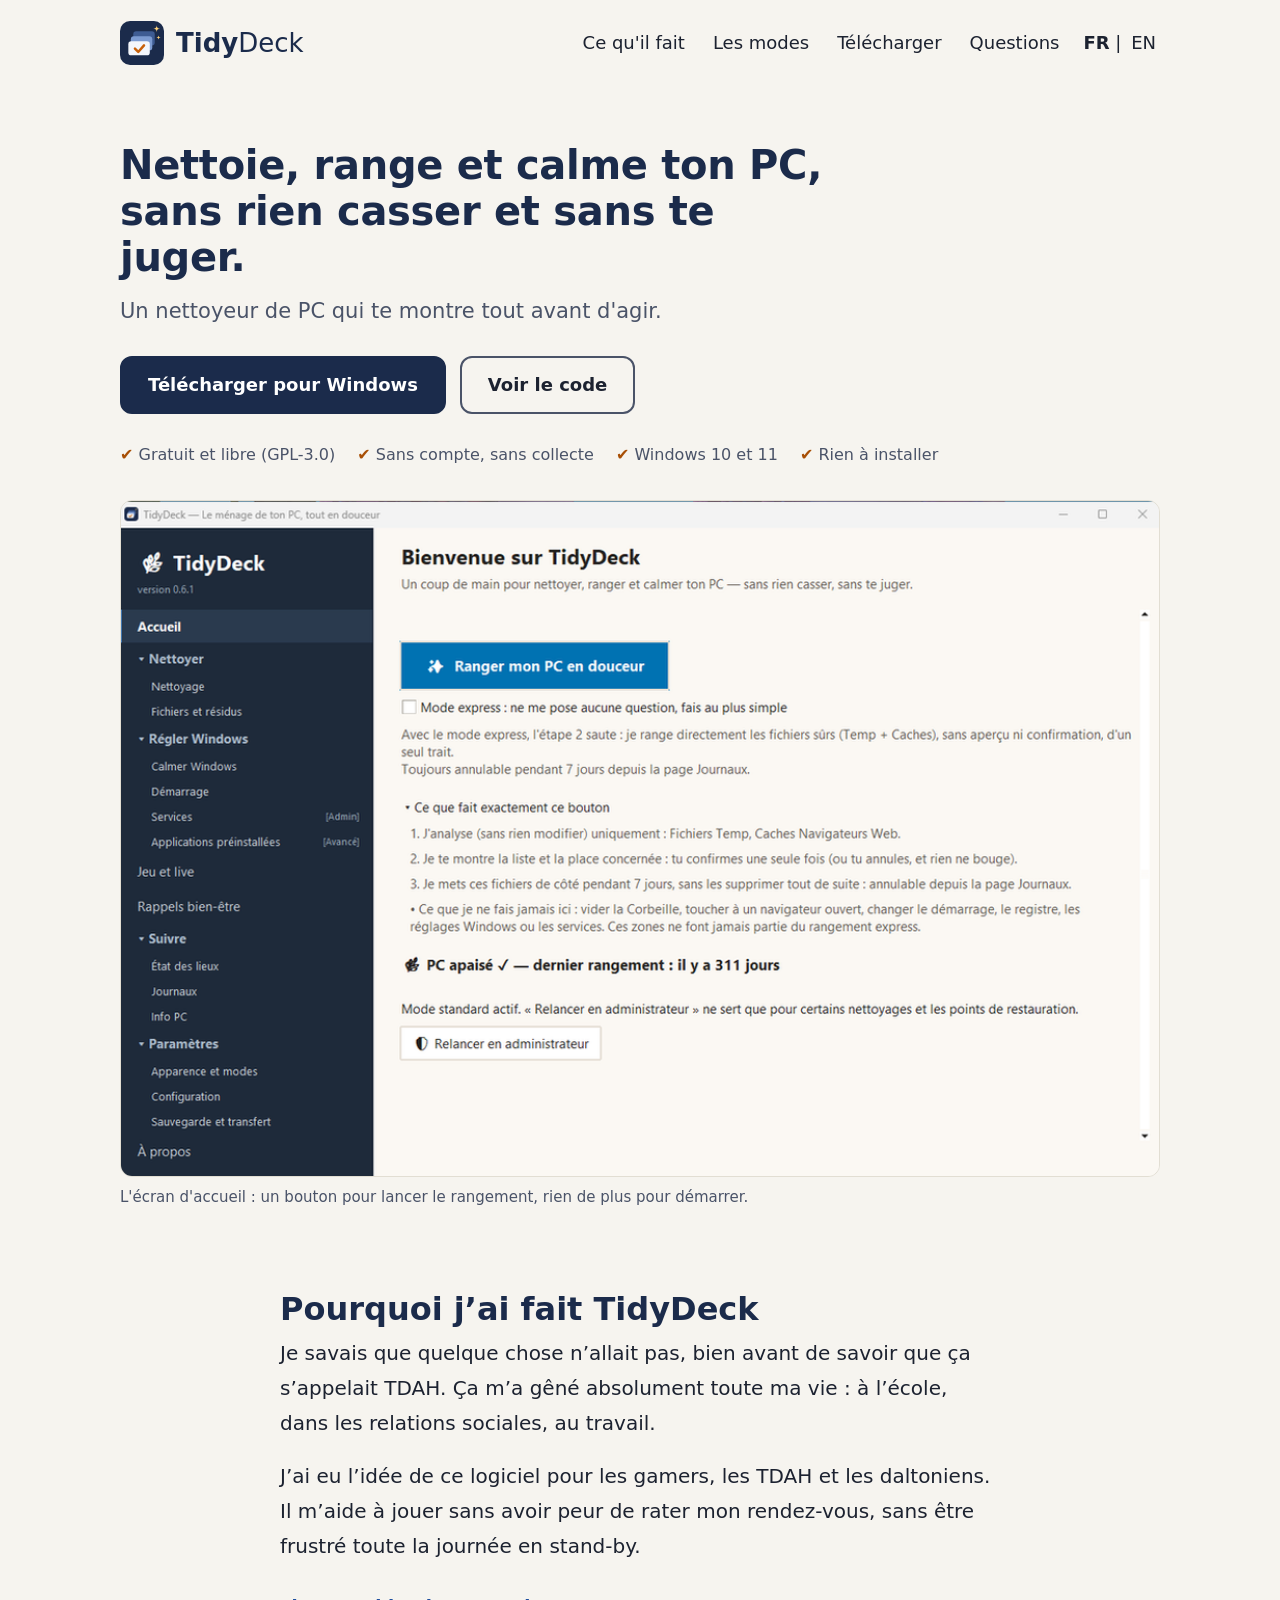
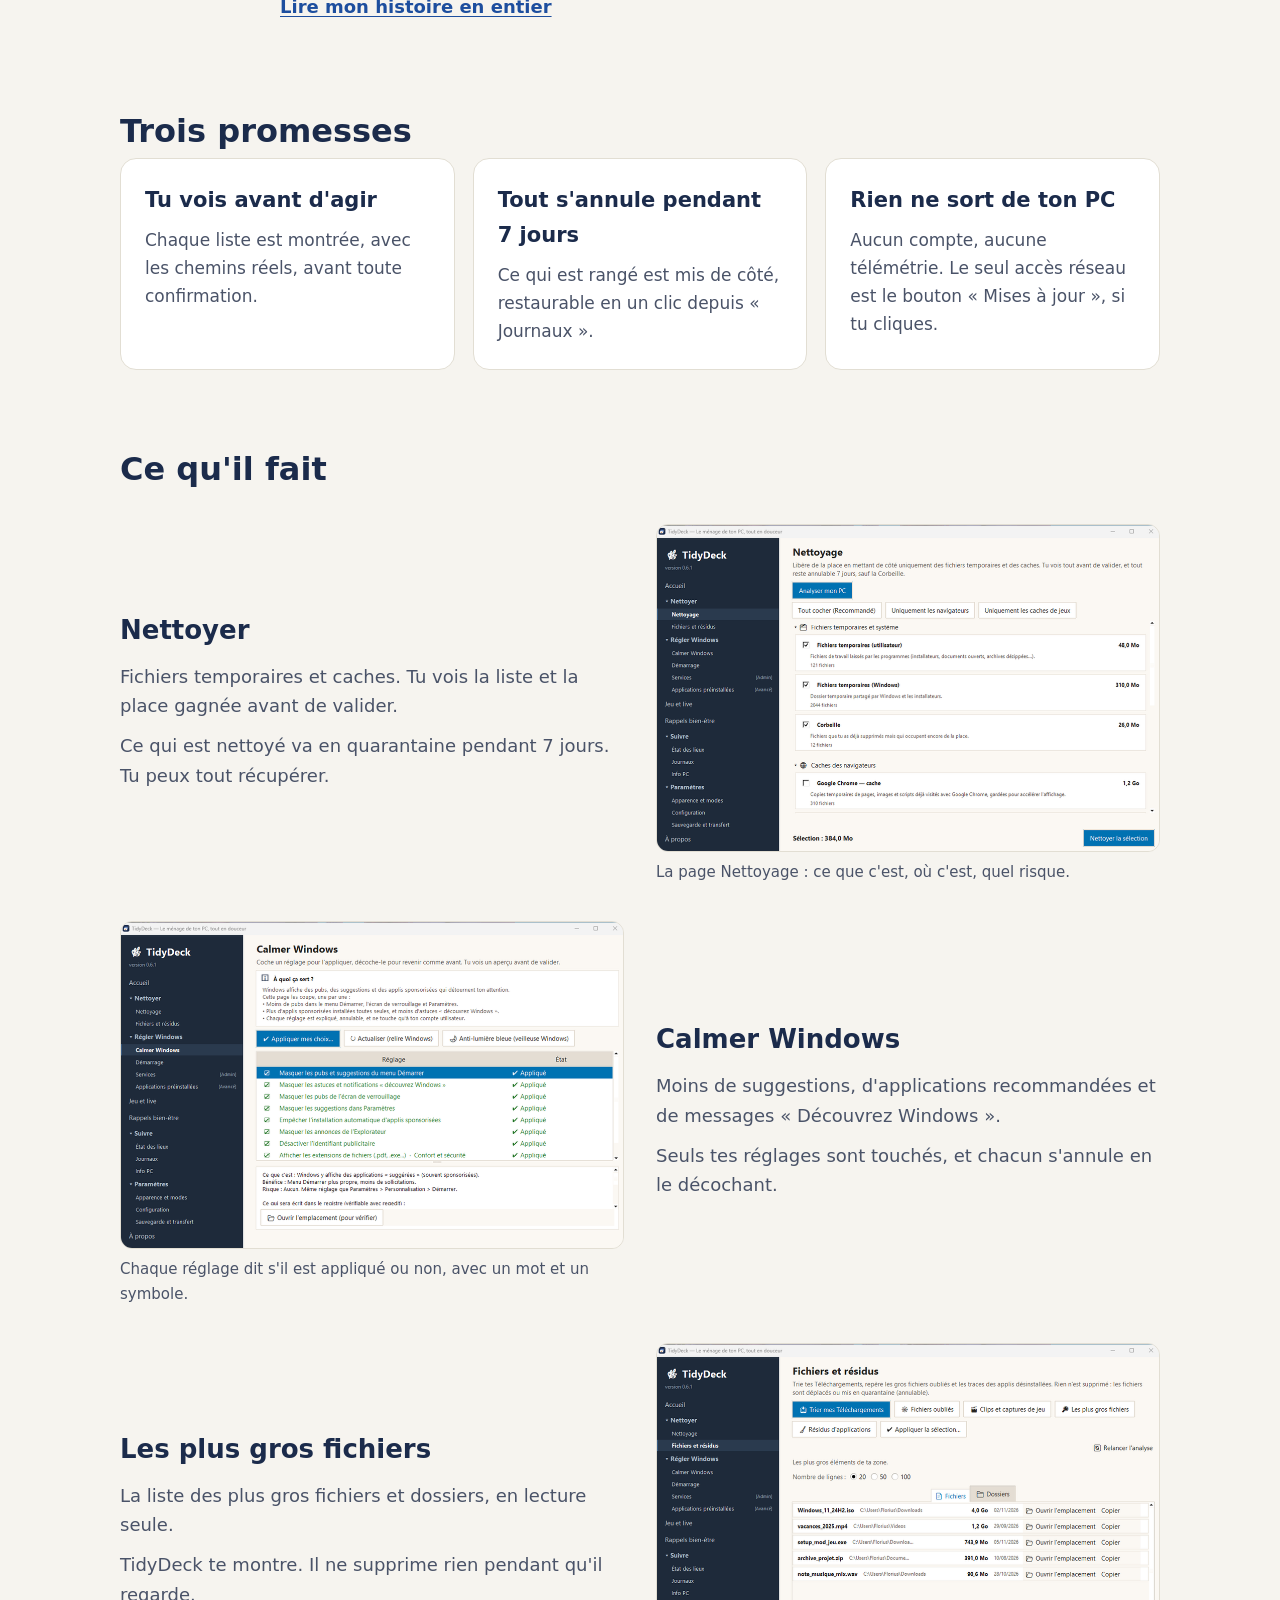
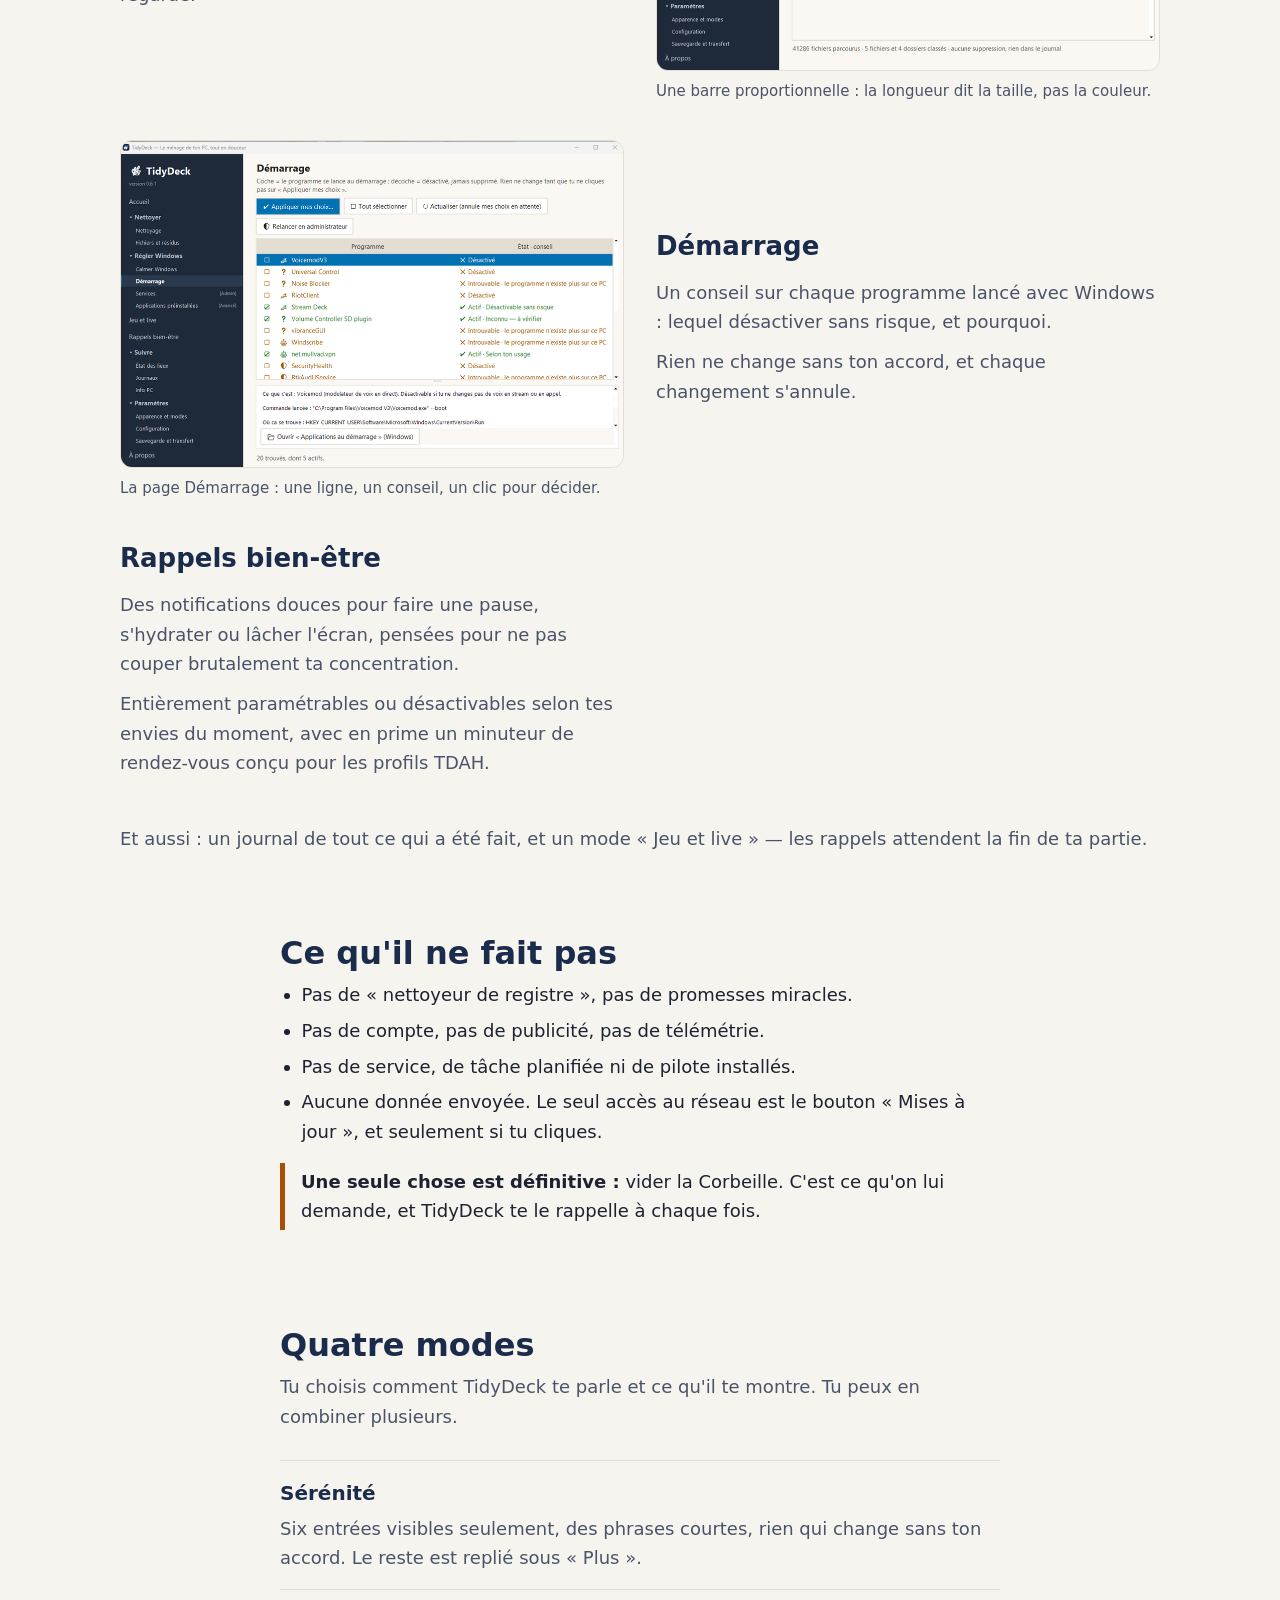
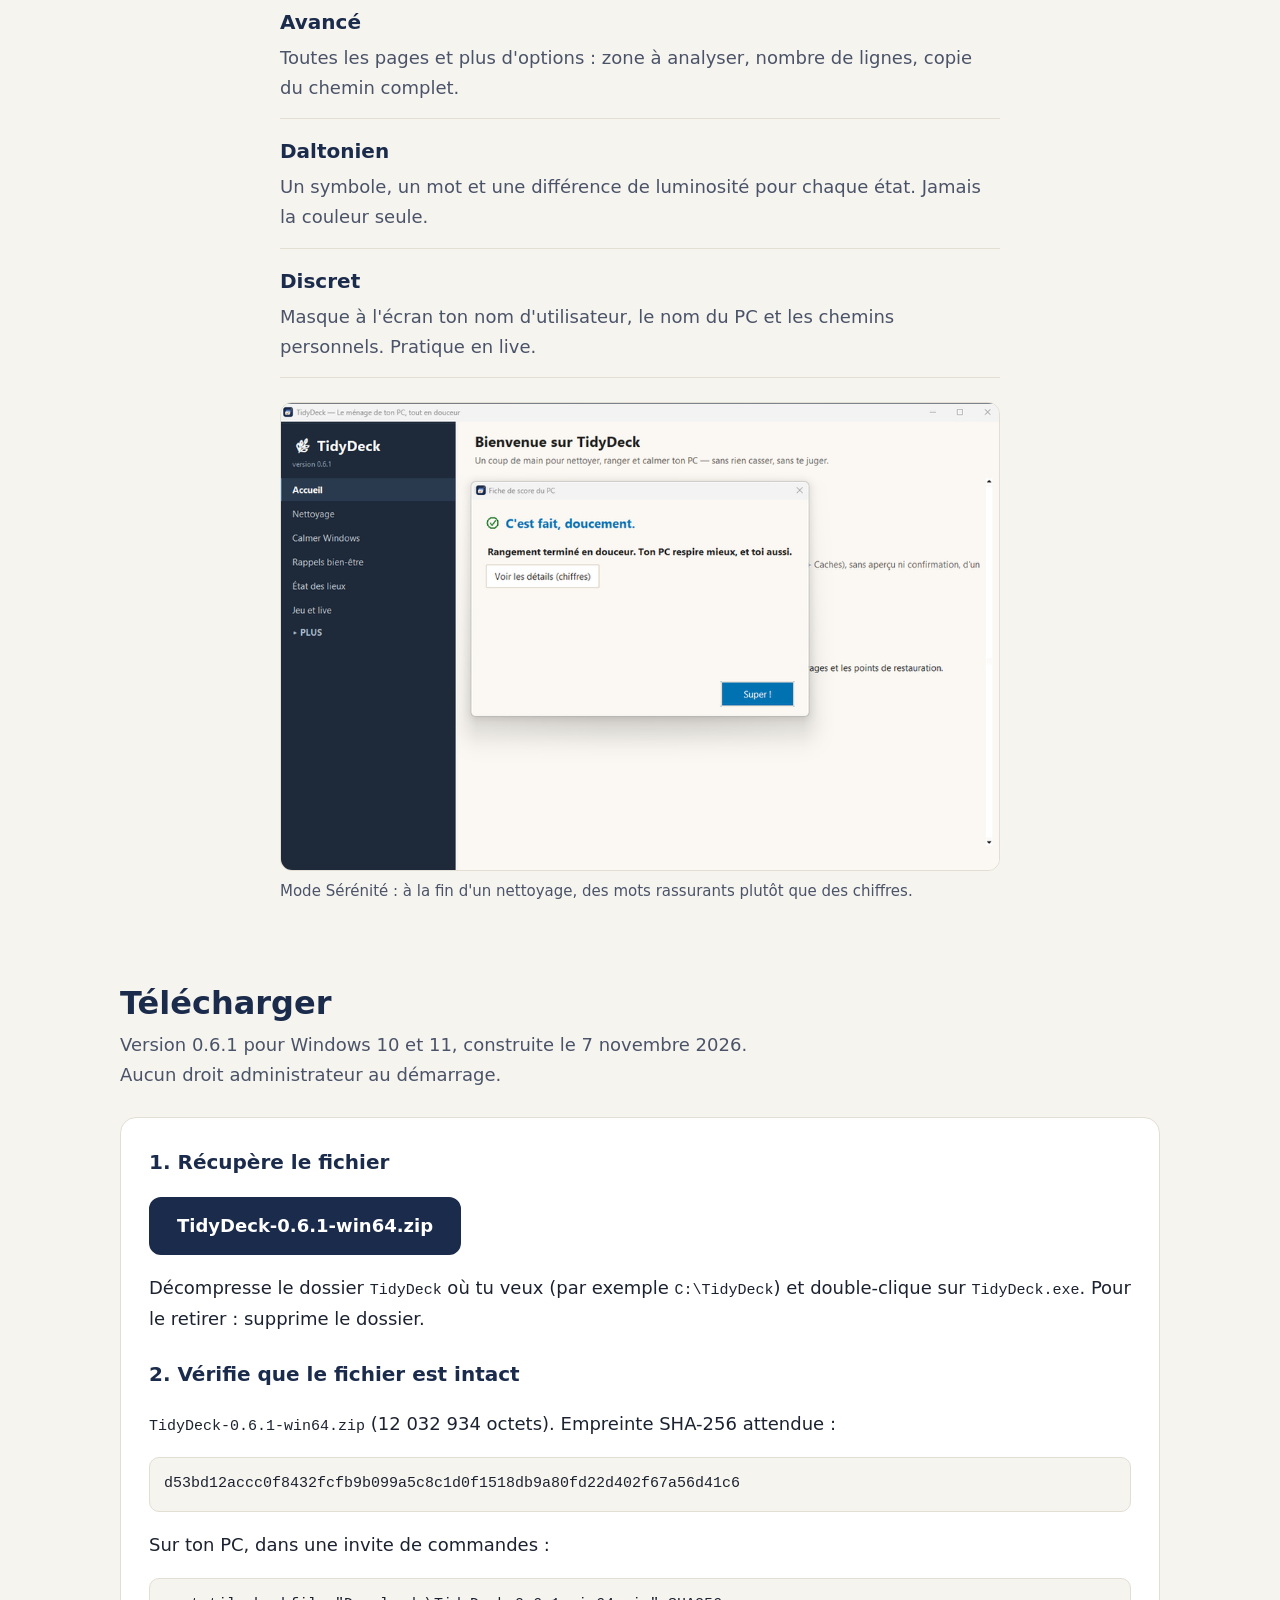
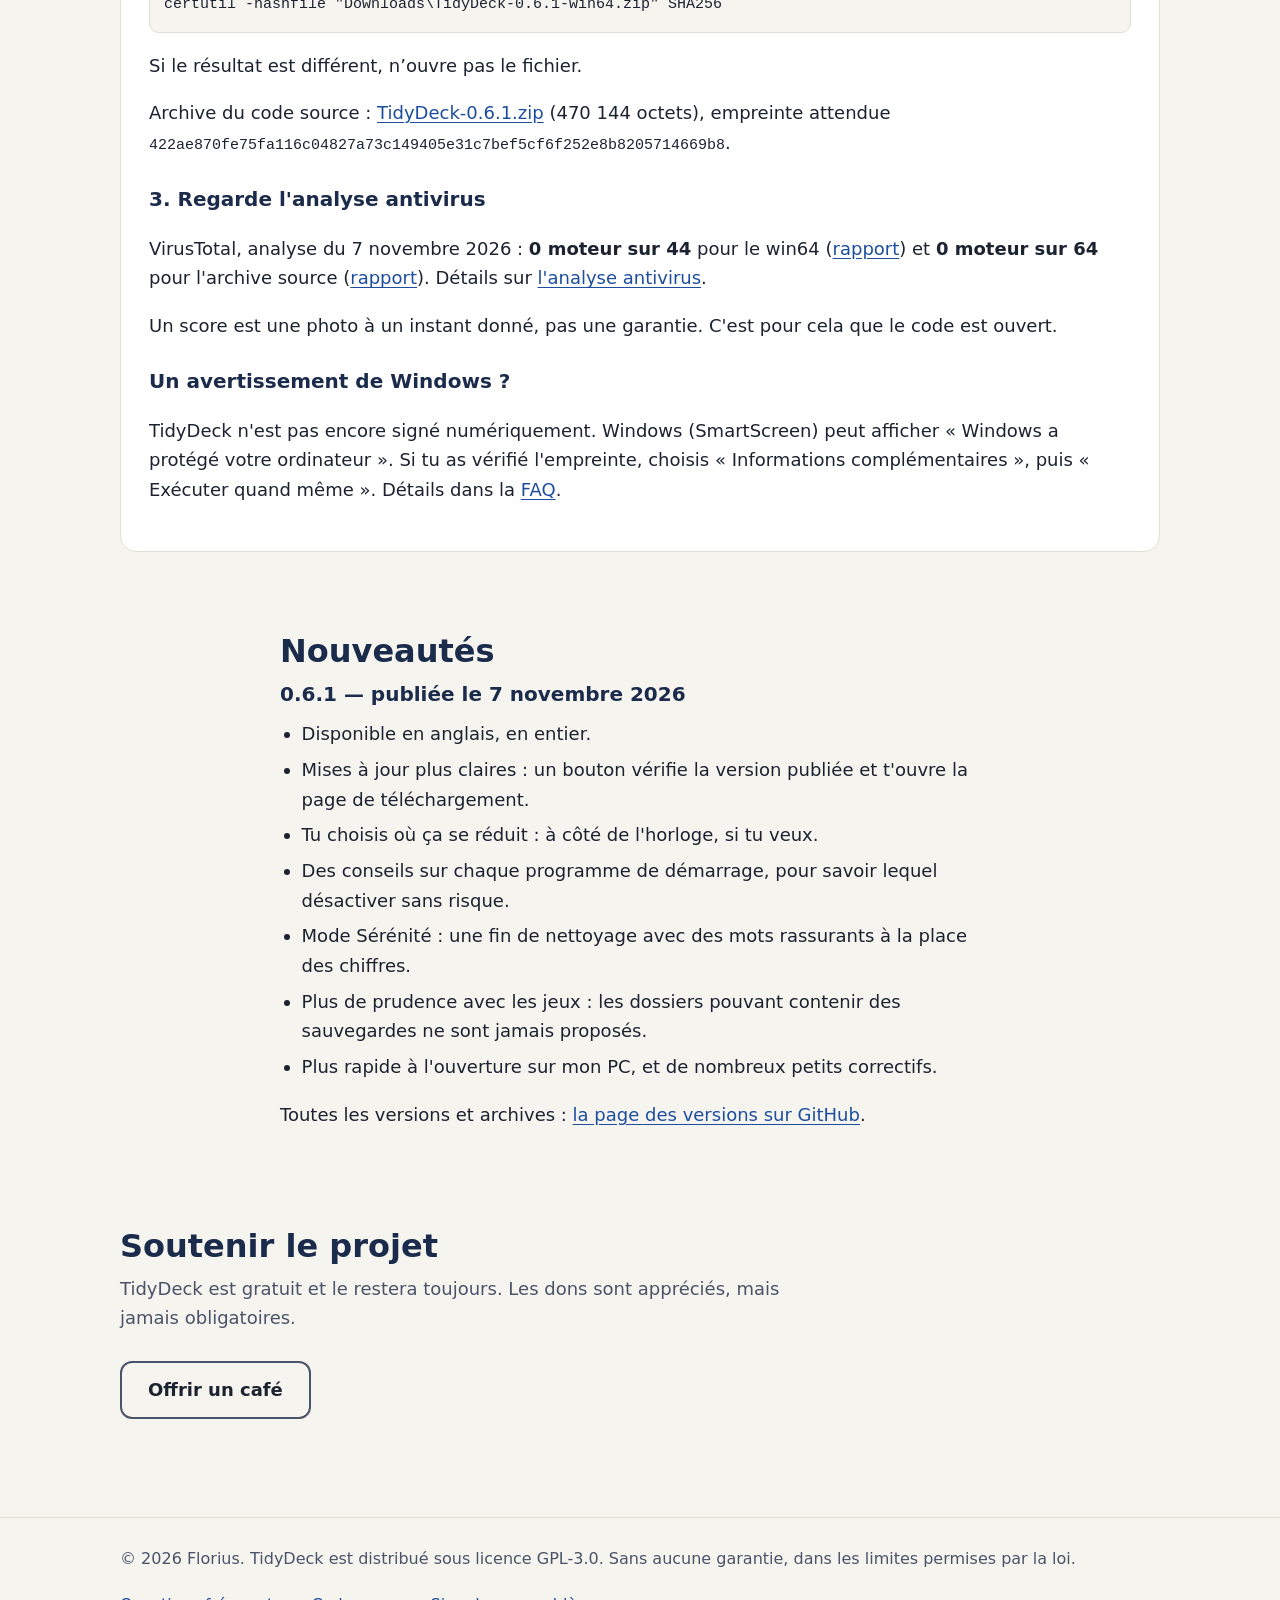
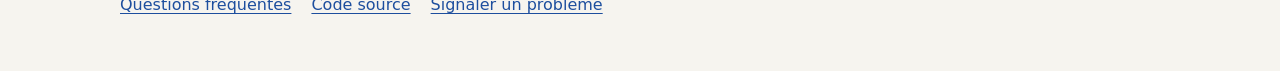
==== index.html @ fded5b2f "Retrait des mentions de diagnostic (FR et EN)" ====
<!doctype html>
<html lang="fr">
<head>
<meta charset="utf-8">
<meta name="viewport" content="width=device-width, initial-scale=1">
<title>TidyDeck : nettoie, range et calme ton PC, sans rien casser</title>
<meta name="description" content="TidyDeck nettoie les fichiers temporaires et calme les publicités et notifications de Windows. Gratuit, libre, sans compte ni collecte. Conçu avec les profils TDAH, les gamers et les daltoniens.">
<meta name="theme-color" content="#1B2B4B">
<meta property="og:type" content="website">
<meta property="og:title" content="TidyDeck : nettoie, range et calme ton PC, sans rien casser et sans te juger">
<meta property="og:description" content="Un nettoyeur de PC gratuit et libre qui te montre tout avant d'agir. Windows 10 et 11, sans compte ni collecte.">
<meta property="og:image" content="https://tidydeckapp.github.io/assets/tidydeck-og.png">
<meta property="og:url" content="https://tidydeckapp.github.io/index.html">
<meta property="og:locale" content="fr_FR">
<meta property="og:site_name" content="TidyDeck">
<meta name="twitter:card" content="summary_large_image">
<meta name="twitter:title" content="TidyDeck : nettoie, range et calme ton PC, sans rien casser et sans te juger">
<meta name="twitter:description" content="Un nettoyeur de PC gratuit et libre qui te montre tout avant d'agir. Windows 10 et 11, sans compte ni collecte.">
<meta name="twitter:image" content="https://tidydeckapp.github.io/assets/tidydeck-og.png">
<link rel="icon" type="image/svg+xml" href="assets/tidydeck-logo.svg">
<link rel="icon" type="image/png" sizes="32x32" href="assets/favicon.png">
<link rel="stylesheet" href="style.css">
</head>
<body>
<a class="saut" href="#contenu">Aller au contenu</a>

<header class="haut">
  <div class="enveloppe">
    <a class="marque" href="index.html" aria-label="TidyDeck, accueil">
      <img src="assets/tidydeck-logo.svg" alt="" width="44" height="44">
      <div><b>Tidy</b><span>Deck</span></div>
    </a>
    <nav class="menu" aria-label="Navigation principale">
      <a href="#fonctions">Ce qu'il fait</a>
      <a href="#modes">Les modes</a>
      <a href="#telecharger">Télécharger</a>
      <a href="faq.html">Questions</a>
      <span class="lang-switch"><strong>FR</strong> | <a href="index-en.html" lang="en">EN</a></span>
    </nav>
  </div>
</header>

<main id="contenu">

<div class="heros">
  <div class="enveloppe">
    <h1>Nettoie, range et calme ton PC, sans rien casser et sans te juger.</h1>
    <p class="sous">Un nettoyeur de PC qui te montre tout avant d'agir.</p>
    <div class="actions">
      <a class="bouton" href="#telecharger">Télécharger pour Windows</a>
      <a class="bouton second" href="https://github.com/TidyDeckApp/TidyDeckApp">Voir le code</a>
    </div>
    <ul class="puces" aria-label="L'essentiel">
      <li>Gratuit et libre (GPL-3.0)</li>
      <li>Sans compte, sans collecte</li>
      <li>Windows 10 et 11</li>
      <li>Rien à installer</li>
    </ul>
    <figure class="capture" style="margin-top:32px">
      <img src="assets/captures/accueil.png" alt="Page d'accueil de TidyDeck : le bouton « Ranger mon PC en douceur » au centre, les trois promesses en dessous" width="1000" height="650">
      <figcaption>L'écran d'accueil : un bouton pour lancer le rangement, rien de plus pour démarrer.</figcaption>
    </figure>
  </div>
</div>

<section aria-labelledby="t-pourquoi">
  <div class="enveloppe texte-etroit histoire">
    <h2 id="t-pourquoi">Pourquoi j’ai fait TidyDeck</h2>
    <div class="court">
      <p>Je savais que quelque chose n’allait pas, bien avant de savoir que ça s’appelait TDAH. Ça m’a gêné absolument toute ma vie : à l’école, dans les relations sociales, au travail.</p>
      <p>J’ai eu l’idée de ce logiciel pour les gamers, les TDAH et les daltoniens. Il m’aide à jouer sans avoir peur de rater mon rendez-vous, sans être frustré toute la journée en stand-by.</p>
    </div>
    <details id="histoire">
      <summary><span class="ouvrir">Lire mon histoire en entier</span><span class="fermer">Réduire</span></summary>
      <div class="complet">
        <p>Je savais que quelque chose n’allait pas, sans savoir que ça s’appelait TDAH.</p>
        <p>Ça m’a gêné absolument toute ma vie : à l’école, dans les relations sociales, au travail. Un simple bruit de feuilles, un toussotement, quelqu’un qui reniflait en cours…</p>
        <p>Il m’était impossible de me concentrer, ne serait-ce qu’un minimum. Je n’oublie pas le temps qu’il fallait pour que je me mette à faire de simples devoirs.</p>
        <p>J’étais frustré chaque jour de voir les élèves de ma classe écrire, se concentrer, aller chercher les réponses dans leur tête.</p>
        <p>Des centaines et des centaines de milliers de pensées chaque jour, sans pouvoir les condenser, les stopper, les réduire.</p>
        <p>J’ai eu l’idée de ce logiciel pour les gamers, les TDAH et les daltoniens (avec des rappels bien-être). Il m’aide à jouer sans avoir peur de rater mon rendez-vous, grâce à des rappels qui me préviennent, sans être frustré toute la journée en stand-by jusqu’à ce que le rendez-vous soit passé.</p>
        <p><button type="button" class="reduire" onclick="var d=document.getElementById('histoire');d.open=false;document.getElementById('t-pourquoi').scrollIntoView();">Réduire</button></p>
      </div>
    </details>
  </div>
</section>

<section aria-labelledby="t-piliers">
  <div class="enveloppe">
    <h2 id="t-piliers">Trois promesses</h2>
    <div class="grille">
      <div class="carte">
        <h3>Tu vois avant d'agir</h3>
        <p>Chaque liste est montrée, avec les chemins réels, avant toute confirmation.</p>
      </div>
      <div class="carte">
        <h3>Tout s'annule pendant 7 jours</h3>
        <p>Ce qui est rangé est mis de côté, restaurable en un clic depuis « Journaux ».</p>
      </div>
      <div class="carte">
        <h3>Rien ne sort de ton PC</h3>
        <p>Aucun compte, aucune télémétrie. Le seul accès réseau est le bouton « Mises à jour », si tu cliques.</p>
      </div>
    </div>
  </div>
</section>

<section id="fonctions" aria-labelledby="t-fonctions">
  <div class="enveloppe">
    <h2 id="t-fonctions">Ce qu'il fait</h2>

    <div class="bloc">
      <div class="bloc-texte">
        <h3>Nettoyer</h3>
        <p>Fichiers temporaires et caches. Tu vois la liste et la place gagnée avant de valider.</p>
        <p>Ce qui est nettoyé va en quarantaine pendant 7 jours. Tu peux tout récupérer.</p>
      </div>
      <figure class="capture">
        <img src="assets/captures/nettoyage.png" alt="La page Nettoyage de TidyDeck" width="1000" height="650" loading="lazy">
        <figcaption>La page Nettoyage : ce que c'est, où c'est, quel risque.</figcaption>
      </figure>
    </div>

    <div class="bloc inverse">
      <div class="bloc-texte">
        <h3>Calmer Windows</h3>
        <p>Moins de suggestions, d'applications recommandées et de messages « Découvrez Windows ».</p>
        <p>Seuls tes réglages sont touchés, et chacun s'annule en le décochant.</p>
      </div>
      <figure class="capture">
        <img src="assets/captures/calmer-windows.png" alt="La page Calmer Windows" width="1000" height="650" loading="lazy">
        <figcaption>Chaque réglage dit s'il est appliqué ou non, avec un mot et un symbole.</figcaption>
      </figure>
    </div>

    <div class="bloc">
      <div class="bloc-texte">
        <h3>Les plus gros fichiers</h3>
        <p>La liste des plus gros fichiers et dossiers, en lecture seule.</p>
        <p>TidyDeck te montre. Il ne supprime rien pendant qu'il regarde.</p>
      </div>
      <figure class="capture">
        <img src="assets/captures/gros-fichiers.png" alt="La page Les plus gros fichiers de TidyDeck" width="1000" height="650" loading="lazy">
        <figcaption>Une barre proportionnelle : la longueur dit la taille, pas la couleur.</figcaption>
      </figure>
    </div>

    <div class="bloc inverse">
      <div class="bloc-texte">
        <h3>Démarrage</h3>
        <p>Un conseil sur chaque programme lancé avec Windows : lequel désactiver sans risque, et pourquoi.</p>
        <p>Rien ne change sans ton accord, et chaque changement s'annule.</p>
      </div>
      <figure class="capture">
        <img src="assets/captures/demarrage.png" alt="La page Démarrage de TidyDeck, avec un conseil d'une ligne à côté de chaque programme" width="1000" height="650" loading="lazy">
        <figcaption>La page Démarrage : une ligne, un conseil, un clic pour décider.</figcaption>
      </figure>
    </div>

    <div class="bloc">
      <div class="bloc-texte">
        <h3>Rappels bien-être</h3>
        <p>Des notifications douces pour faire une pause, s'hydrater ou lâcher l'écran, pensées pour ne pas couper brutalement ta concentration.</p>
        <p>Entièrement paramétrables ou désactivables selon tes envies du moment, avec en prime un minuteur de rendez-vous conçu pour les profils TDAH.</p>
      </div>
    </div>

    <p class="aussi">Et aussi : un journal de tout ce qui a été fait, et un mode « Jeu et live » — les rappels attendent la fin de ta partie.</p>
  </div>
</section>

<section aria-labelledby="t-promesses">
  <div class="enveloppe texte-etroit">
    <h2 id="t-promesses">Ce qu'il ne fait pas</h2>
    <ul class="liste-nette">
      <li>Pas de « nettoyeur de registre », pas de promesses miracles.</li>
      <li>Pas de compte, pas de publicité, pas de télémétrie.</li>
      <li>Pas de service, de tâche planifiée ni de pilote installés.</li>
      <li>Aucune donnée envoyée. Le seul accès au réseau est le bouton « Mises à jour », et seulement si tu cliques.</li>
    </ul>
    <p class="rouge-doux"><strong>Une seule chose est définitive :</strong> vider la Corbeille. C'est ce qu'on lui demande, et TidyDeck te le rappelle à chaque fois.</p>
  </div>
</section>

<section id="modes" aria-labelledby="t-modes">
  <div class="enveloppe texte-etroit">
    <h2 id="t-modes">Quatre modes</h2>
    <p class="intro">Tu choisis comment TidyDeck te parle et ce qu'il te montre. Tu peux en combiner plusieurs.</p>
    <dl class="modes">
      <div><dt>Sérénité</dt><dd>Six entrées visibles seulement, des phrases courtes, rien qui change sans ton accord. Le reste est replié sous « Plus ».</dd></div>
      <div><dt>Avancé</dt><dd>Toutes les pages et plus d'options : zone à analyser, nombre de lignes, copie du chemin complet.</dd></div>
      <div><dt>Daltonien</dt><dd>Un symbole, un mot et une différence de luminosité pour chaque état. Jamais la couleur seule.</dd></div>
      <div><dt>Discret</dt><dd>Masque à l'écran ton nom d'utilisateur, le nom du PC et les chemins personnels. Pratique en live.</dd></div>
    </dl>
    <figure class="capture" style="margin-top:24px">
      <img src="assets/captures/serenite-fin.png" alt="Fin de nettoyage en mode Sérénité : un message rassurant au lieu des chiffres" width="1000" height="650" loading="lazy">
      <figcaption>Mode Sérénité : à la fin d'un nettoyage, des mots rassurants plutôt que des chiffres.</figcaption>
    </figure>
  </div>
</section>

<section id="telecharger" aria-labelledby="t-dl">
  <div class="enveloppe">
    <h2 id="t-dl">Télécharger</h2>
    <p class="intro">Version 0.6.1 pour Windows 10 et 11, construite le 7 novembre 2026. Aucun droit administrateur au démarrage.</p>
    <div class="telecharger">
      <h3>1. Récupère le fichier</h3>
      <p><a class="bouton" href="https://github.com/TidyDeckApp/TidyDeckApp/releases/download/v0.6.1/TidyDeck-0.6.1-win64.zip">TidyDeck-0.6.1-win64.zip</a></p>
      <p>Décompresse le dossier <code>TidyDeck</code> où tu veux (par exemple <code>C:\TidyDeck</code>) et double-clique sur <code>TidyDeck.exe</code>. Pour le retirer : supprime le dossier.</p>

      <h3>2. Vérifie que le fichier est intact</h3>
      <p><code>TidyDeck-0.6.1-win64.zip</code> (12&nbsp;032&nbsp;934 octets). Empreinte SHA-256 attendue :</p>
      <pre class="empreinte"><code>d53bd12accc0f8432fcfb9b099a5c8c1d0f1518db9a80fd22d402f67a56d41c6</code></pre>
      <p>Sur ton PC, dans une invite de commandes :</p>
      <pre><code>certutil -hashfile "Downloads\TidyDeck-0.6.1-win64.zip" SHA256</code></pre>
      <p>Si le résultat est différent, n’ouvre pas le fichier.</p>
      <p>Archive du code source : <a href="https://github.com/TidyDeckApp/TidyDeckApp/releases/download/v0.6.1/TidyDeck-0.6.1.zip">TidyDeck-0.6.1.zip</a> (470&nbsp;144 octets), empreinte attendue <code>422ae870fe75fa116c04827a73c149405e31c7bef5cf6f252e8b8205714669b8</code>.</p>

      <h3>3. Regarde l'analyse antivirus</h3>
      <p>VirusTotal, analyse du 7 novembre 2026 : <b>0 moteur sur 44</b> pour le win64 (<a href="https://www.virustotal.com/gui/file/d53bd12accc0f8432fcfb9b099a5c8c1d0f1518db9a80fd22d402f67a56d41c6/detection" rel="noopener">rapport</a>) et <b>0 moteur sur 64</b> pour l'archive source (<a href="https://www.virustotal.com/gui/file/422ae870fe75fa116c04827a73c149405e31c7bef5cf6f252e8b8205714669b8/detection" rel="noopener">rapport</a>). Détails sur <a href="analyse-antivirus.html" target="_blank">l'analyse antivirus</a>.</p>
      <p>Un score est une photo à un instant donné, pas une garantie. C'est pour cela que le code est ouvert.</p>

      <h3>Un avertissement de Windows ?</h3>
      <p>TidyDeck n'est pas encore signé numériquement. Windows (SmartScreen) peut afficher « Windows a protégé votre ordinateur ». Si tu as vérifié l'empreinte, choisis « Informations complémentaires », puis « Exécuter quand même ». Détails dans la <a href="faq.html#smartscreen">FAQ</a>.</p>
    </div>
  </div>
</section>

<section aria-labelledby="t-nouveautes">
  <div class="enveloppe texte-etroit">
    <h2 id="t-nouveautes">Nouveautés</h2>
    <h3 style="margin:0 0 8px;font-size:20px;color:var(--marine)">0.6.1 — publiée le 7 novembre 2026</h3>
    <ul class="liste-nette">
      <li>Disponible en anglais, en entier.</li>
      <li>Mises à jour plus claires : un bouton vérifie la version publiée et t'ouvre la page de téléchargement.</li>
      <li>Tu choisis où ça se réduit : à côté de l'horloge, si tu veux.</li>
      <li>Des conseils sur chaque programme de démarrage, pour savoir lequel désactiver sans risque.</li>
      <li>Mode Sérénité : une fin de nettoyage avec des mots rassurants à la place des chiffres.</li>
      <li>Plus de prudence avec les jeux : les dossiers pouvant contenir des sauvegardes ne sont jamais proposés.</li>
      <li>Plus rapide à l'ouverture sur mon PC, et de nombreux petits correctifs.</li>
    </ul>
    <p>Toutes les versions et archives : <a href="https://github.com/TidyDeckApp/TidyDeckApp/releases">la page des versions sur GitHub</a>.</p>
  </div>
</section>

<section aria-labelledby="t-soutien">
  <div class="enveloppe">
    <h2 id="t-soutien">Soutenir le projet</h2>
    <p class="intro">TidyDeck est gratuit et le restera toujours. Les dons sont appréciés, mais jamais obligatoires.</p>
    <p><a class="bouton second" href="https://ko-fi.com/tidydeck">Offrir un café</a></p>
  </div>
</section>

</main>

<footer class="bas">
  <div class="enveloppe">
    <div>
      <p style="margin:0">© 2026 Florius. TidyDeck est distribué sous licence GPL-3.0. Sans aucune garantie, dans les limites permises par la loi.</p>
    </div>
    <ul aria-label="Liens utiles">
      <li><a href="faq.html">Questions fréquentes</a></li>
      <li><a href="https://github.com/TidyDeckApp/TidyDeckApp">Code source</a></li>
      <li><a href="https://github.com/TidyDeckApp/TidyDeckApp/issues">Signaler un problème</a></li>
    </ul>
  </div>
</footer>
</body>
</html>
---- style.css ----
/* TidyDeck : feuille de style du site. Aucune police ni script externe :
   le site respecte lui-même la promesse « aucune collecte ». */
:root {
  --fond: #F6F4EF;
  --carte: #FFFFFF;
  --bord: #E2DED3;
  --texte: #1C2230;
  --doux: #4A5368;
  --marine: #1B2B4B;
  --lien: #1D4E9E;
  --accent: #A84F05;
  --bouton: #1B2B4B;
  --bouton-texte: #FFFFFF;
  --focus: #1D4E9E;
  --rayon: 16px;
}
@media (prefers-color-scheme: dark) {
  :root:not([data-theme="light"]) {
    --fond: #0F1626;
    --carte: #172038;
    --bord: #2A3555;
    --texte: #ECEFF6;
    --doux: #B4BDD2;
    --marine: #DCE6FA;
    --lien: #8DB4FF;
    --accent: #FFC27A;
    --bouton: #F4F7FC;
    --bouton-texte: #1B2B4B;
    --focus: #8DB4FF;
  }
}
* { box-sizing: border-box; }
html { scroll-behavior: smooth; }
@media (prefers-reduced-motion: reduce) { html { scroll-behavior: auto; } }
body {
  margin: 0;
  background: var(--fond);
  color: var(--texte);
  font: 18px/1.65 system-ui, -apple-system, "Segoe UI", Roboto, sans-serif;
}
a { color: var(--lien); text-underline-offset: 3px; }
a:focus-visible, button:focus-visible, summary:focus-visible {
  outline: 3px solid var(--focus); outline-offset: 3px; border-radius: 6px;
}
.saut { position: absolute; left: -999px; top: 8px; background: var(--bouton); color: var(--bouton-texte); padding: 10px 14px; border-radius: 8px; z-index: 10; }
.saut:focus { left: 8px; }
.enveloppe { width: min(1040px, 100% - 32px); margin-inline: auto; }

header.haut { padding: 18px 0; }
header.haut .enveloppe { display: flex; flex-wrap: wrap; align-items: center; justify-content: space-between; gap: 14px; }
.marque { display: flex; align-items: center; gap: 12px; text-decoration: none; color: var(--marine); font-size: 26px; line-height: 1; }
.marque img { width: 44px; height: 44px; display: block; }
.marque b { font-weight: 700; } .marque span { font-weight: 400; }
nav.menu { display: flex; flex-wrap: wrap; gap: 4px 20px; }
nav.menu a { color: var(--texte); text-decoration: none; padding: 10px 4px; min-height: 44px; display: inline-flex; align-items: center; }
nav.menu a:hover { text-decoration: underline; }

.heros { padding: 56px 0 40px; }
.heros h1 { margin: 0 0 14px; font-size: clamp(26px, 3.4vw, 40px); line-height: 1.15; letter-spacing: -0.3px; color: var(--marine); max-width: 26ch; }
.heros p.sous { font-size: 21px; color: var(--doux); max-width: 46ch; margin: 0 0 28px; }
.actions { display: flex; flex-wrap: wrap; gap: 14px; }
.bouton { display: inline-flex; align-items: center; justify-content: center; min-height: 52px; padding: 12px 26px; border-radius: 12px; font-weight: 700; font-size: 18px; text-decoration: none; background: var(--bouton); color: var(--bouton-texte); border: 2px solid var(--bouton); }
.bouton.second { background: transparent; color: var(--texte); border-color: var(--doux); }
.bouton:hover { filter: brightness(1.12); }
.puces { list-style: none; padding: 0; margin: 28px 0 0; display: flex; flex-wrap: wrap; gap: 8px 22px; color: var(--doux); font-size: 16px; }
.puces li::before { content: "✔ "; color: var(--accent); }

section { padding: 40px 0; }
section h2 { margin: 0 0 8px; font-size: 32px; line-height: 1.2; color: var(--marine); }
section > .enveloppe > p.intro { margin: 0 0 28px; color: var(--doux); max-width: 60ch; }
.grille { display: grid; grid-template-columns: repeat(auto-fit, minmax(240px, 1fr)); gap: 18px; }
.carte { background: var(--carte); border: 1px solid var(--bord); border-radius: var(--rayon); padding: 24px; }
.carte h3 { margin: 0 0 8px; font-size: 21px; color: var(--marine); }
.carte p { margin: 0; color: var(--doux); font-size: 17px; }
.carte .etiquette { display: inline-block; margin-bottom: 10px; font-size: 14px; font-weight: 700; letter-spacing: .04em; text-transform: uppercase; color: var(--accent); }

.liste-nette { margin: 0; padding-left: 1.2em; }
.liste-nette li { margin: 6px 0; }
.deux { display: grid; grid-template-columns: repeat(auto-fit, minmax(300px, 1fr)); gap: 18px; }

.telecharger { background: var(--carte); border: 1px solid var(--bord); border-radius: var(--rayon); padding: 28px; }
.telecharger h3 { margin: 24px 0 8px; font-size: 20px; color: var(--marine); }
.telecharger h3:first-child { margin-top: 0; }
code, pre { font-family: ui-monospace, "Cascadia Code", Consolas, monospace; font-size: 15px; }
pre { background: var(--fond); border: 1px solid var(--bord); border-radius: 10px; padding: 14px; overflow-x: auto; margin: 8px 0; }
.empreinte { word-break: break-all; }
.rouge-doux { border-left: 5px solid var(--accent); padding: 4px 0 4px 16px; margin: 16px 0; }

details { background: var(--carte); border: 1px solid var(--bord); border-radius: 12px; padding: 4px 20px; margin: 12px 0; }
summary { cursor: pointer; font-weight: 700; padding: 14px 0; min-height: 44px; color: var(--marine); }
details[open] summary { margin-bottom: 2px; }
details p, details ul { margin: 0 0 16px; color: var(--doux); }

footer.bas { border-top: 1px solid var(--bord); margin-top: 40px; padding: 28px 0 48px; color: var(--doux); font-size: 16px; }
footer.bas .enveloppe { display: flex; flex-wrap: wrap; justify-content: space-between; gap: 12px 28px; }
footer.bas ul { list-style: none; margin: 0; padding: 0; display: flex; flex-wrap: wrap; gap: 4px 20px; }
footer.bas a { display: inline-block; padding: 8px 0; }

@media (max-width: 560px) {
  body { font-size: 17px; }
  .heros { padding-top: 32px; }
  .bouton { width: 100%; }
}

/* --- Accueil : texte étroit, blocs écran + texte, modes en liste --- */
.texte-etroit { max-width: 720px; }
.repere { display: inline-block; margin: 0 0 14px; padding: 6px 12px; border: 2px dashed var(--accent); border-radius: 8px; color: var(--accent); font-size: 15px; font-weight: 700; }
.bloc { display: grid; grid-template-columns: repeat(2, minmax(0, 1fr)); gap: 32px; align-items: center; margin: 36px 0; }
.bloc.inverse .bloc-texte { order: 2; }
.bloc-texte h3 { margin: 0 0 10px; font-size: 26px; color: var(--marine); }
.bloc-texte p { margin: 0 0 10px; color: var(--doux); }
figure.capture { margin: 0; }
figure.capture img { display: block; width: 100%; height: auto; border: 1px solid var(--bord); border-radius: 12px; }
figure.capture figcaption { margin-top: 8px; font-size: 15px; color: var(--doux); }
.ph { display: flex; align-items: center; justify-content: center; min-height: 220px; padding: 16px; text-align: center; border: 2px dashed var(--accent); border-radius: 12px; color: var(--accent); font-weight: 700; background: var(--carte); }
p.aussi { margin: 8px 0 0; color: var(--doux); }
dl.modes { margin: 0; }
dl.modes > div { padding: 16px 0; border-top: 1px solid var(--bord); }
dl.modes > div:last-child { border-bottom: 1px solid var(--bord); }
dl.modes dt { font-weight: 700; color: var(--marine); font-size: 20px; }
dl.modes dd { margin: 4px 0 0; color: var(--doux); }
@media (max-width: 760px) {
  .bloc { grid-template-columns: 1fr; gap: 16px; }
  .bloc.inverse .bloc-texte { order: 0; }
}

.histoire p { font-size: 20px; line-height: 1.75; margin: 0 0 18px; }

/* Histoire repliable : texte court visible, texte complet dans <details> */
.histoire details { background: none; border: 0; padding: 0; margin: 4px 0 0; }
.histoire summary { display: inline-block; cursor: pointer; padding: 10px 0; min-height: 44px; font-weight: 700; color: var(--lien); text-decoration: underline; text-underline-offset: 3px; list-style: none; }
.histoire summary::-webkit-details-marker { display: none; }
.histoire summary .fermer { display: none; }
.histoire details[open] summary .ouvrir { display: none; }
.histoire details[open] summary .fermer { display: inline; }
.histoire .court:has(+ details[open]) { display: none; }
.histoire .complet p { color: var(--texte); }
.reduire { font: inherit; font-weight: 700; padding: 10px 20px; min-height: 44px; border-radius: 10px; border: 2px solid var(--doux); background: transparent; color: var(--texte); cursor: pointer; }
.reduire:hover { background: var(--carte); }
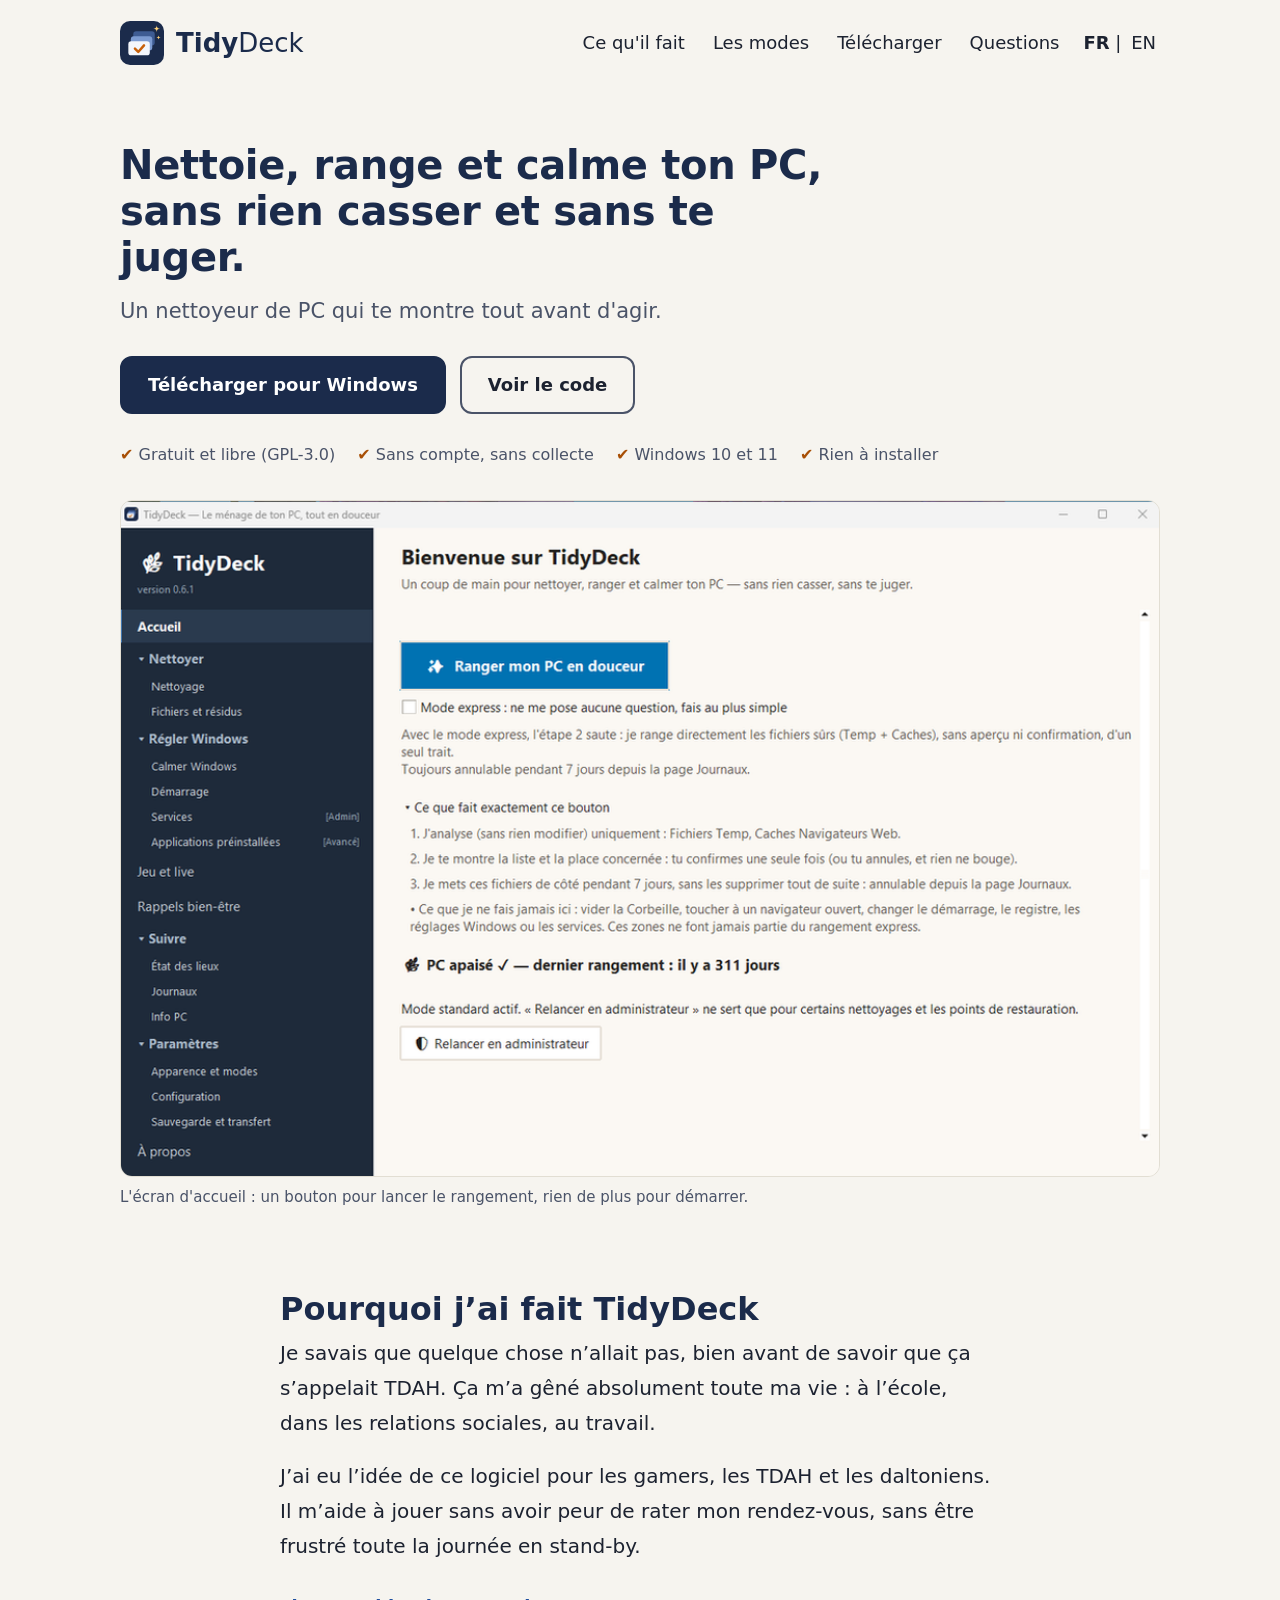
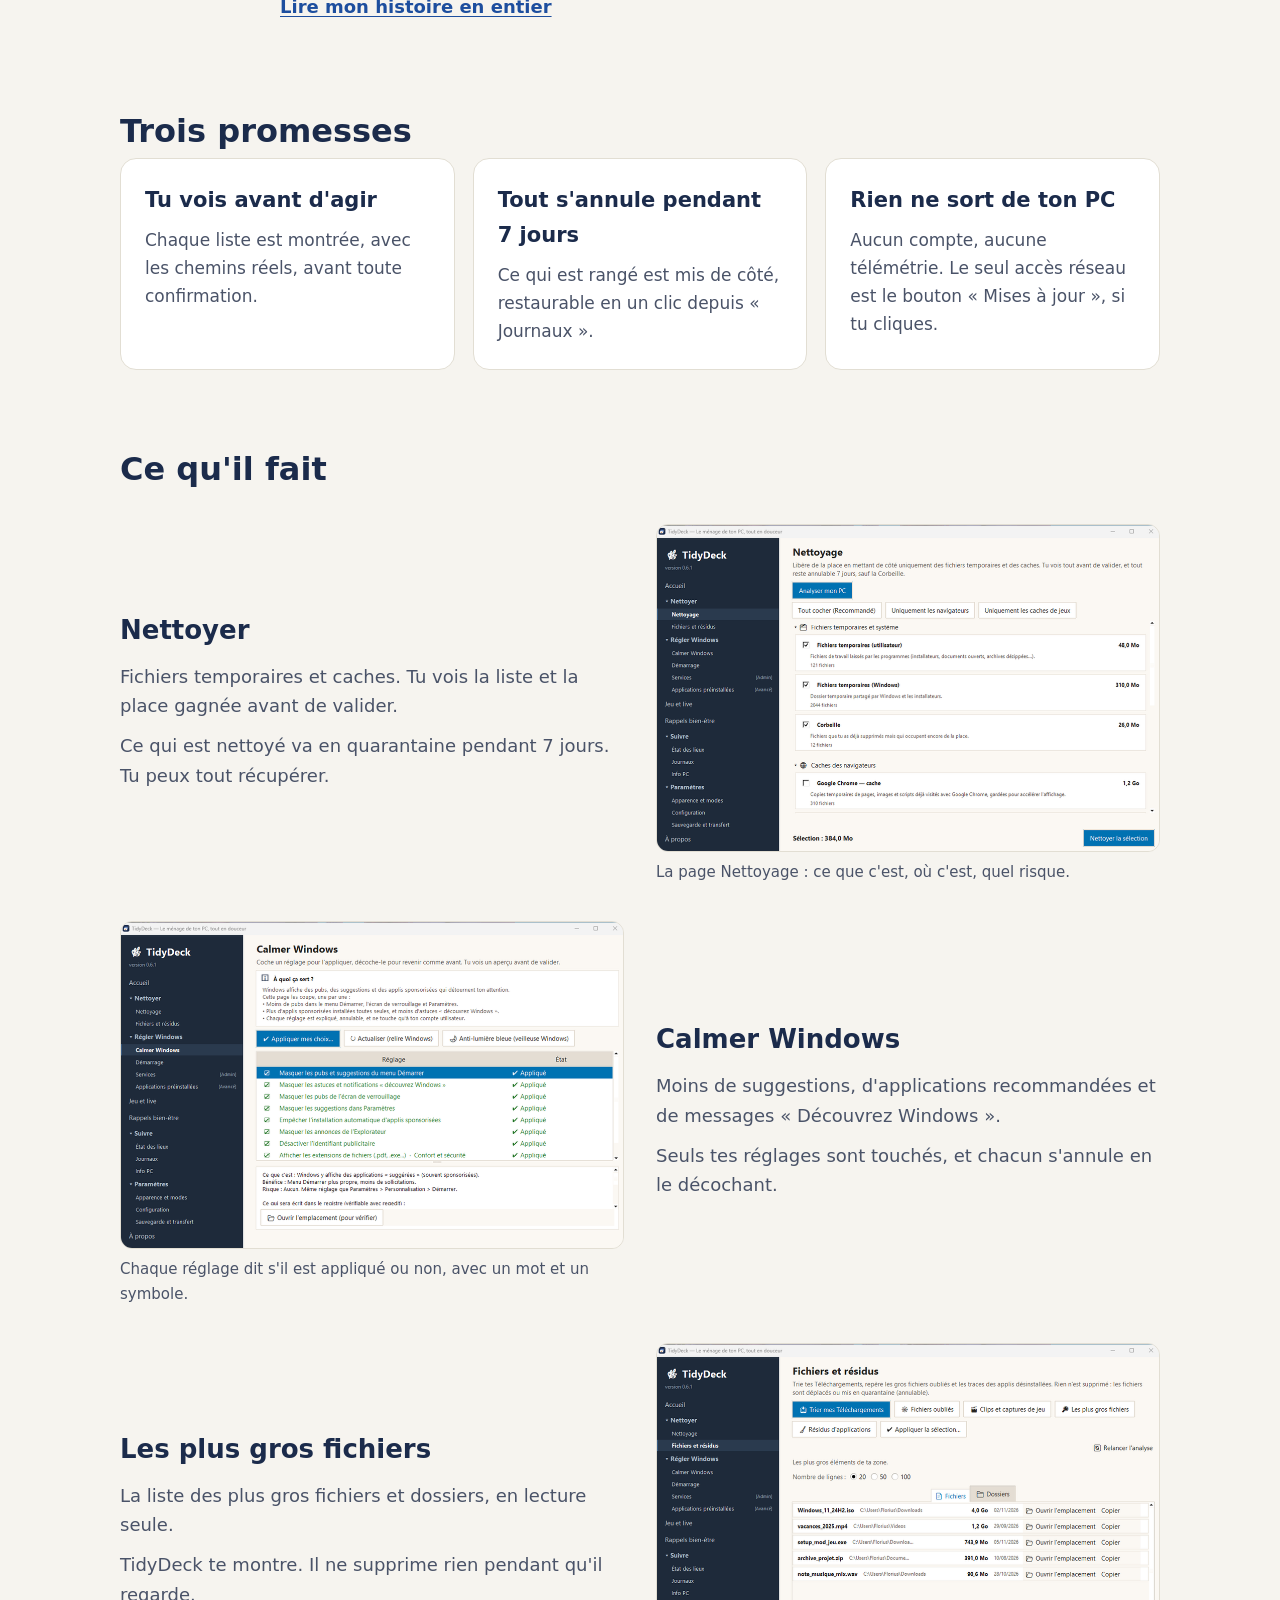
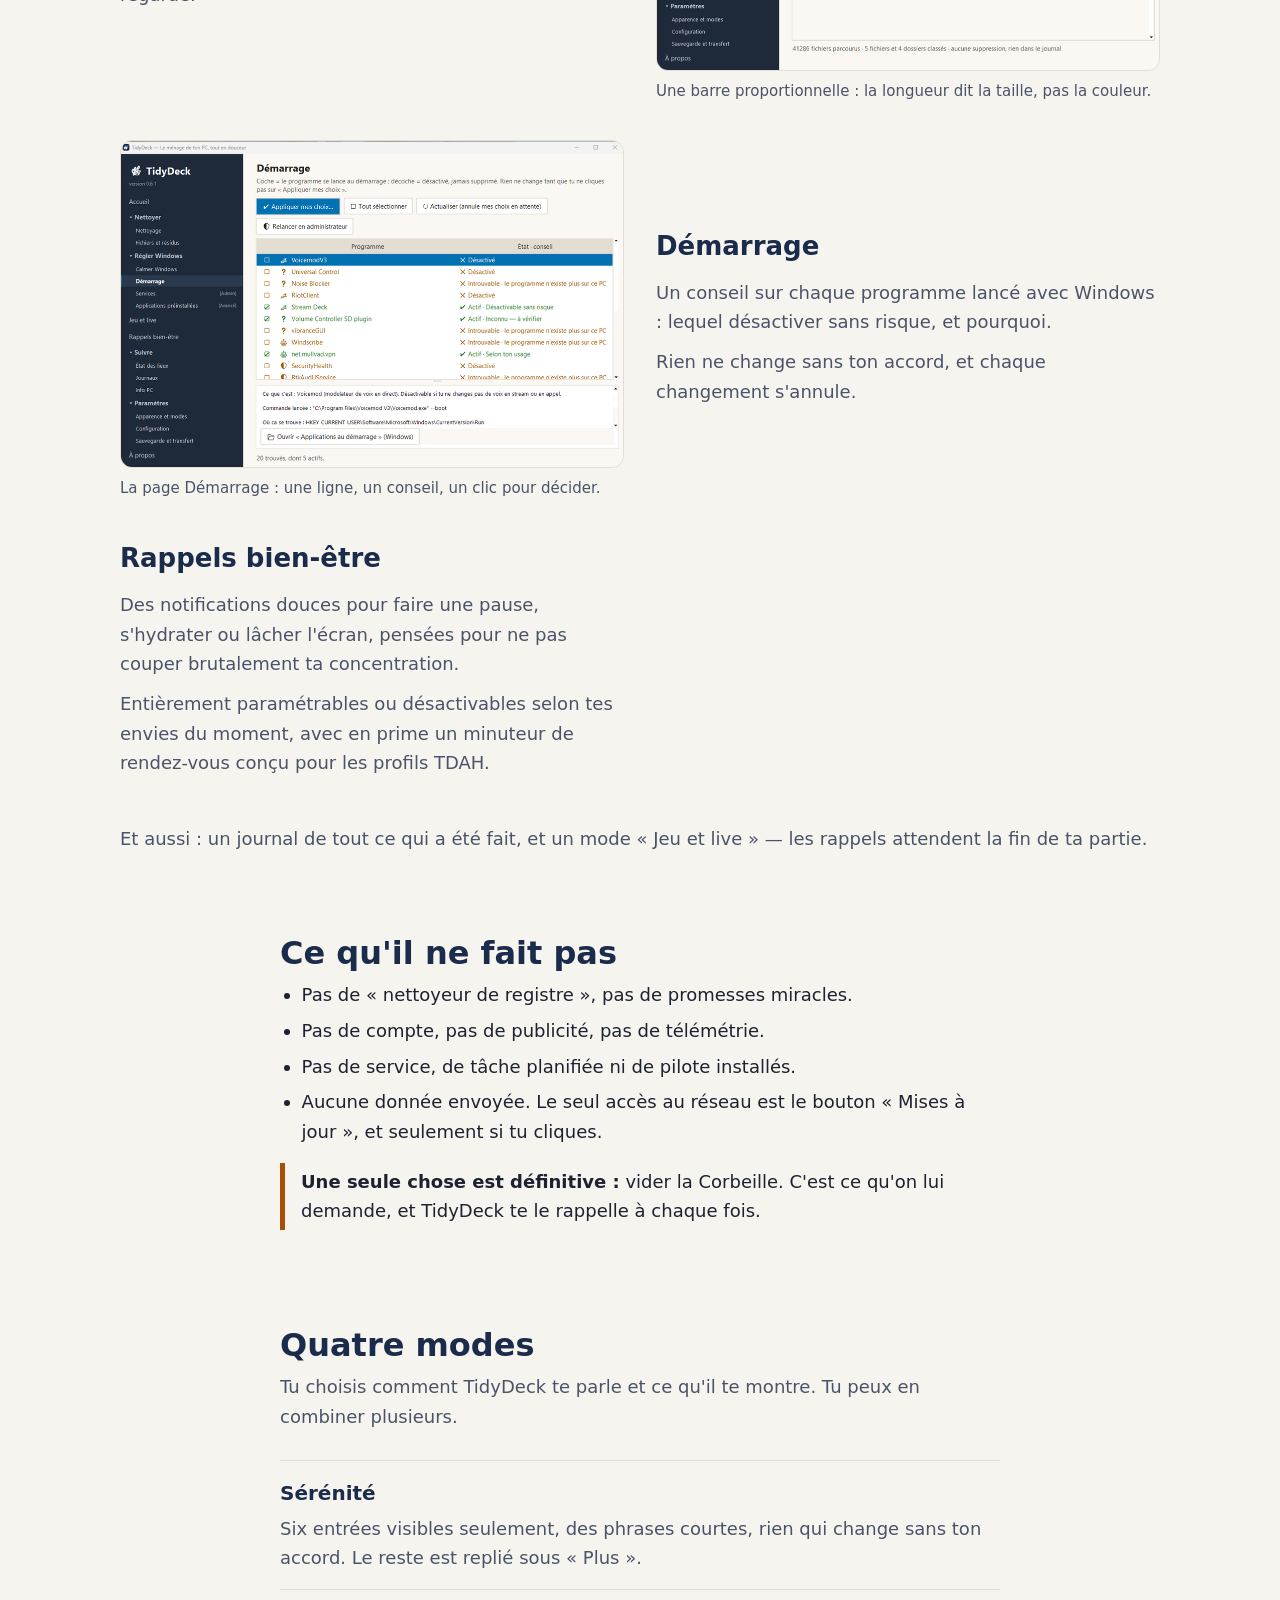
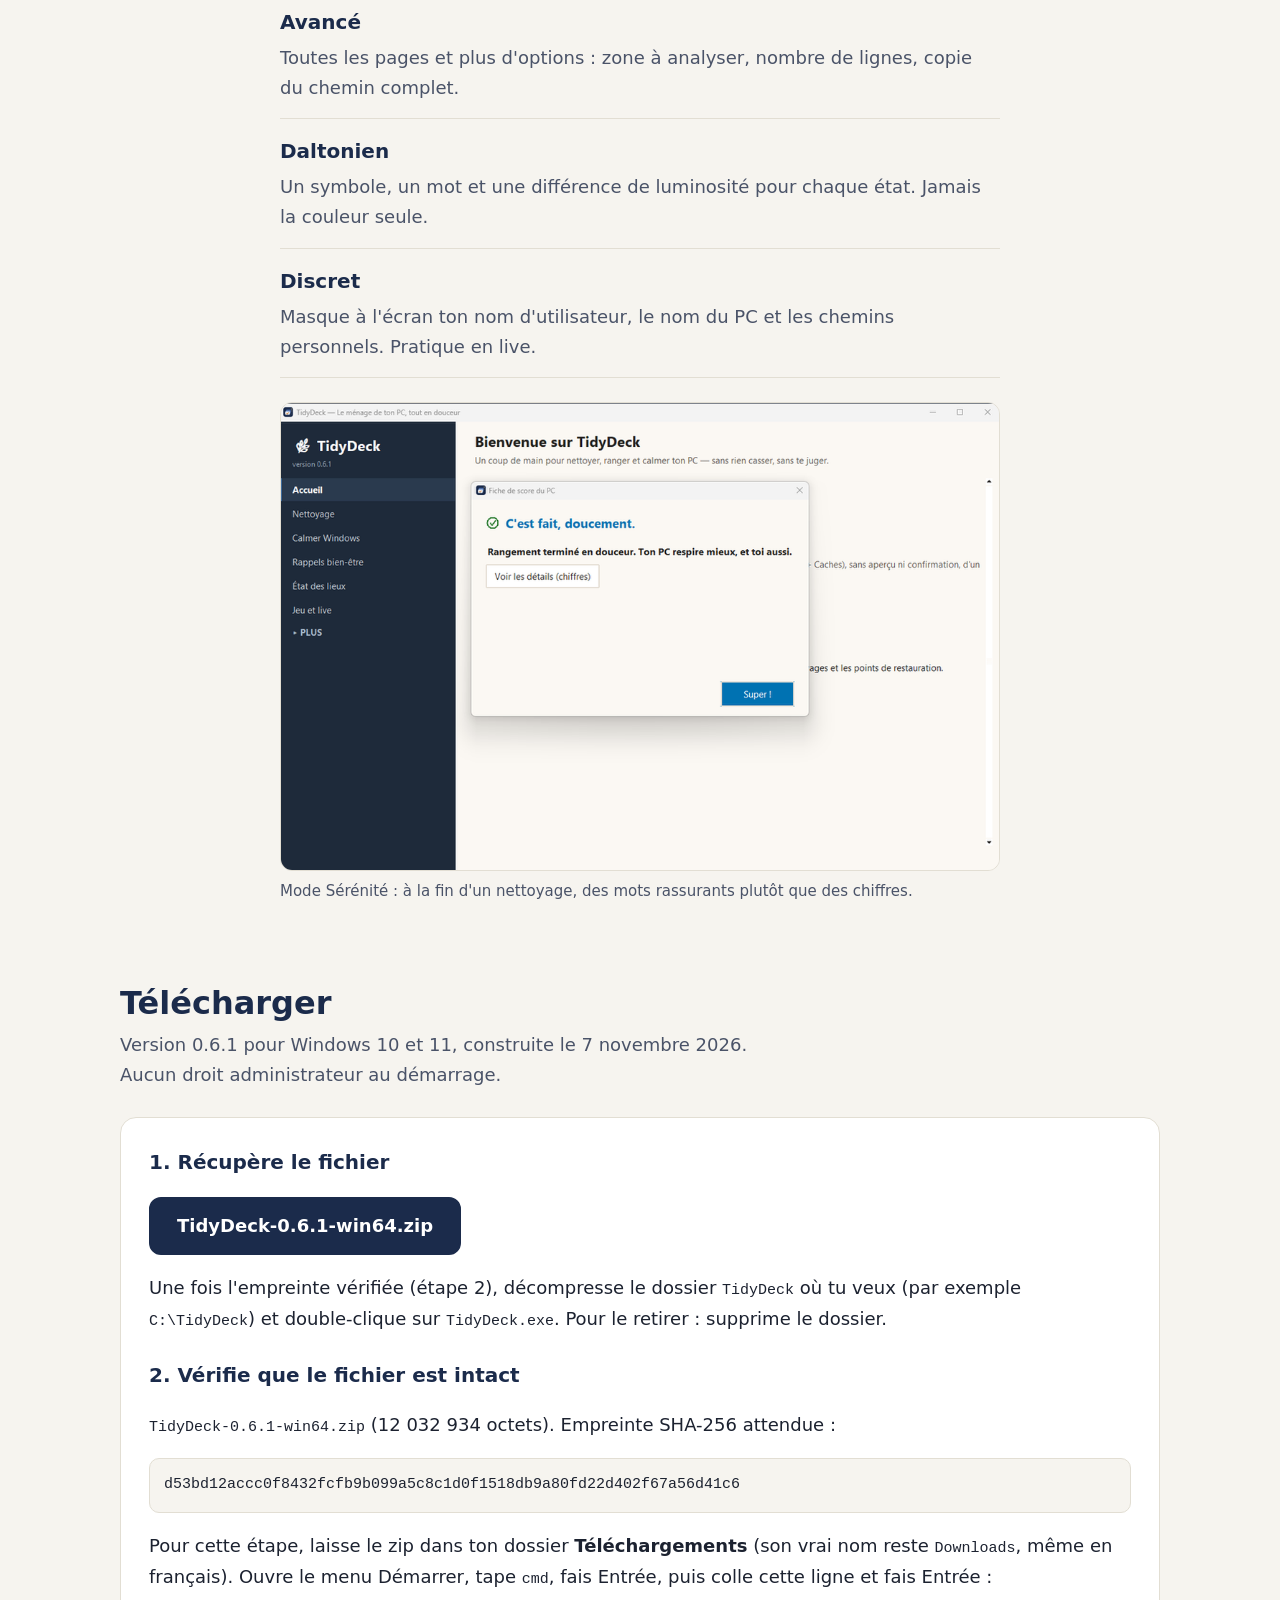
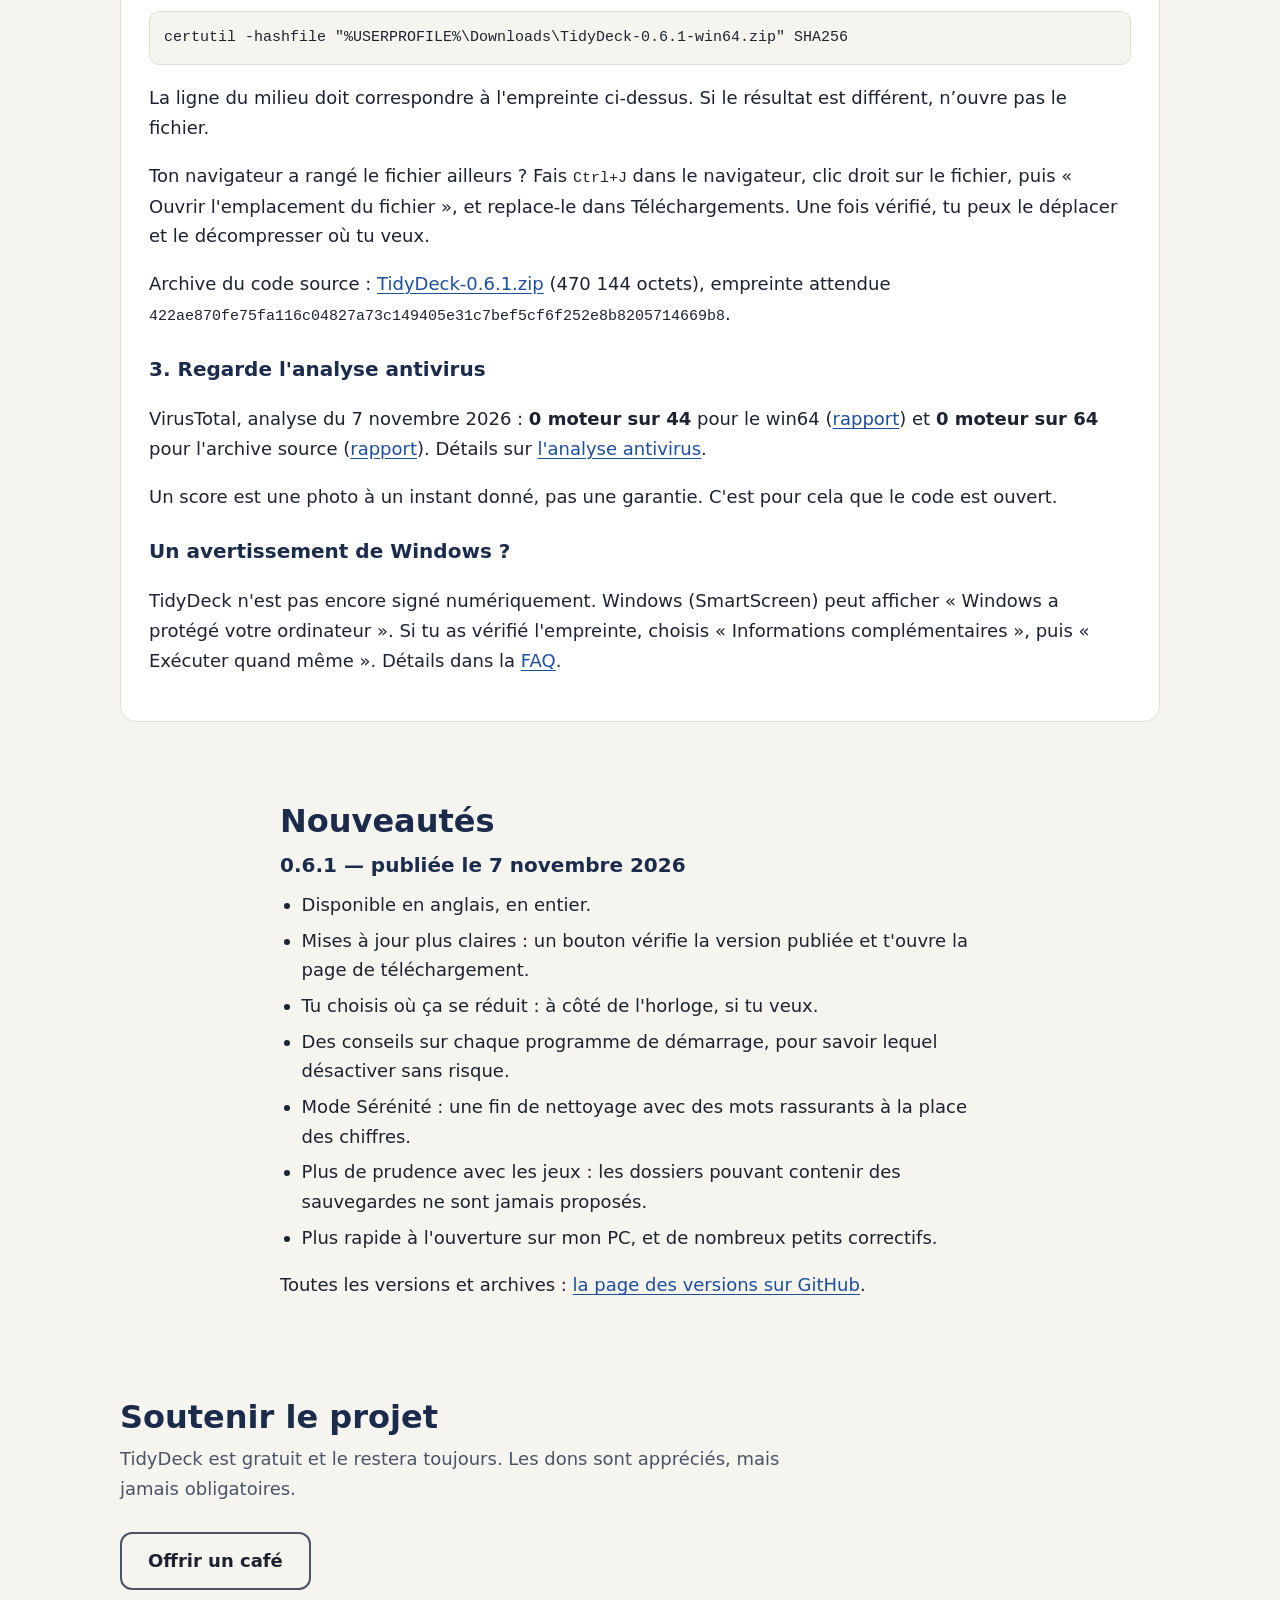
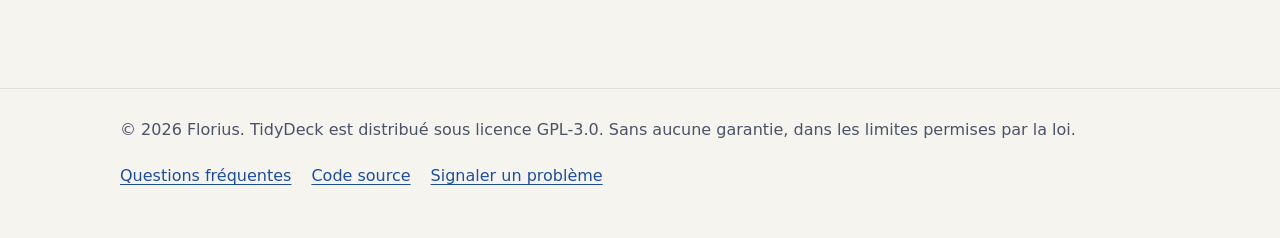
==== commit 914ea96c: "Etape SHA : laisser le zip dans Telechargements, commande C:\Users\Florius, secours Ctrl+J (FR+EN)" ====
--- a/index.html
+++ b/index.html
@@ -57,7 +57,7 @@
       <li>Rien à installer</li>
     </ul>
     <figure class="capture" style="margin-top:32px">
-      <img src="assets/captures/accueil.png" alt="Page d'accueil de TidyDeck : le bouton « Ranger mon PC en douceur » au centre, les trois promesses en dessous" width="1000" height="650">
+      <a href="assets/captures/accueil.png" title="Agrandir la capture"><img src="assets/captures/accueil.png" alt="Page d'accueil de TidyDeck : le bouton « Ranger mon PC en douceur » au centre, les trois promesses en dessous" width="1000" height="650"></a>
       <figcaption>L'écran d'accueil : un bouton pour lancer le rangement, rien de plus pour démarrer.</figcaption>
     </figure>
   </div>
@@ -116,7 +116,7 @@
         <p>Ce qui est nettoyé va en quarantaine pendant 7 jours. Tu peux tout récupérer.</p>
       </div>
       <figure class="capture">
-        <img src="assets/captures/nettoyage.png" alt="La page Nettoyage de TidyDeck" width="1000" height="650" loading="lazy">
+        <a href="assets/captures/nettoyage.png" title="Agrandir la capture"><img src="assets/captures/nettoyage.png" alt="La page Nettoyage de TidyDeck" width="1000" height="650" loading="lazy"></a>
         <figcaption>La page Nettoyage : ce que c'est, où c'est, quel risque.</figcaption>
       </figure>
     </div>
@@ -128,7 +128,7 @@
         <p>Seuls tes réglages sont touchés, et chacun s'annule en le décochant.</p>
       </div>
       <figure class="capture">
-        <img src="assets/captures/calmer-windows.png" alt="La page Calmer Windows" width="1000" height="650" loading="lazy">
+        <a href="assets/captures/calmer-windows.png" title="Agrandir la capture"><img src="assets/captures/calmer-windows.png" alt="La page Calmer Windows" width="1000" height="650" loading="lazy"></a>
         <figcaption>Chaque réglage dit s'il est appliqué ou non, avec un mot et un symbole.</figcaption>
       </figure>
     </div>
@@ -140,7 +140,7 @@
         <p>TidyDeck te montre. Il ne supprime rien pendant qu'il regarde.</p>
       </div>
       <figure class="capture">
-        <img src="assets/captures/gros-fichiers.png" alt="La page Les plus gros fichiers de TidyDeck" width="1000" height="650" loading="lazy">
+        <a href="assets/captures/gros-fichiers.png" title="Agrandir la capture"><img src="assets/captures/gros-fichiers.png" alt="La page Les plus gros fichiers de TidyDeck" width="1000" height="650" loading="lazy"></a>
         <figcaption>Une barre proportionnelle : la longueur dit la taille, pas la couleur.</figcaption>
       </figure>
     </div>
@@ -152,7 +152,7 @@
         <p>Rien ne change sans ton accord, et chaque changement s'annule.</p>
       </div>
       <figure class="capture">
-        <img src="assets/captures/demarrage.png" alt="La page Démarrage de TidyDeck, avec un conseil d'une ligne à côté de chaque programme" width="1000" height="650" loading="lazy">
+        <a href="assets/captures/demarrage.png" title="Agrandir la capture"><img src="assets/captures/demarrage.png" alt="La page Démarrage de TidyDeck, avec un conseil d'une ligne à côté de chaque programme" width="1000" height="650" loading="lazy"></a>
         <figcaption>La page Démarrage : une ligne, un conseil, un clic pour décider.</figcaption>
       </figure>
     </div>
@@ -193,7 +193,7 @@
       <div><dt>Discret</dt><dd>Masque à l'écran ton nom d'utilisateur, le nom du PC et les chemins personnels. Pratique en live.</dd></div>
     </dl>
     <figure class="capture" style="margin-top:24px">
-      <img src="assets/captures/serenite-fin.png" alt="Fin de nettoyage en mode Sérénité : un message rassurant au lieu des chiffres" width="1000" height="650" loading="lazy">
+      <a href="assets/captures/serenite-fin.png" title="Agrandir la capture"><img src="assets/captures/serenite-fin.png" alt="Fin de nettoyage en mode Sérénité : un message rassurant au lieu des chiffres" width="1000" height="650" loading="lazy"></a>
       <figcaption>Mode Sérénité : à la fin d'un nettoyage, des mots rassurants plutôt que des chiffres.</figcaption>
     </figure>
   </div>
@@ -206,14 +206,15 @@
     <div class="telecharger">
       <h3>1. Récupère le fichier</h3>
       <p><a class="bouton" href="https://github.com/TidyDeckApp/TidyDeckApp/releases/download/v0.6.1/TidyDeck-0.6.1-win64.zip">TidyDeck-0.6.1-win64.zip</a></p>
-      <p>Décompresse le dossier <code>TidyDeck</code> où tu veux (par exemple <code>C:\TidyDeck</code>) et double-clique sur <code>TidyDeck.exe</code>. Pour le retirer : supprime le dossier.</p>
+      <p>Une fois l'empreinte vérifiée (étape 2), décompresse le dossier <code>TidyDeck</code> où tu veux (par exemple <code>C:\TidyDeck</code>) et double-clique sur <code>TidyDeck.exe</code>. Pour le retirer : supprime le dossier.</p>
 
       <h3>2. Vérifie que le fichier est intact</h3>
       <p><code>TidyDeck-0.6.1-win64.zip</code> (12&nbsp;032&nbsp;934 octets). Empreinte SHA-256 attendue :</p>
       <pre class="empreinte"><code>d53bd12accc0f8432fcfb9b099a5c8c1d0f1518db9a80fd22d402f67a56d41c6</code></pre>
-      <p>Sur ton PC, dans une invite de commandes :</p>
-      <pre><code>certutil -hashfile "Downloads\TidyDeck-0.6.1-win64.zip" SHA256</code></pre>
-      <p>Si le résultat est différent, n’ouvre pas le fichier.</p>
+      <p>Pour cette étape, laisse le zip dans ton dossier <strong>Téléchargements</strong> (son vrai nom reste <code>Downloads</code>, même en français). Ouvre le menu Démarrer, tape <code>cmd</code>, fais Entrée, puis colle cette ligne et fais Entrée :</p>
+      <pre><code>certutil -hashfile "%USERPROFILE%\Downloads\TidyDeck-0.6.1-win64.zip" SHA256</code></pre>
+      <p>La ligne du milieu doit correspondre à l'empreinte ci-dessus. Si le résultat est différent, n’ouvre pas le fichier.</p>
+      <p>Ton navigateur a rangé le fichier ailleurs ? Fais <code>Ctrl+J</code> dans le navigateur, clic droit sur le fichier, puis « Ouvrir l'emplacement du fichier », et replace-le dans Téléchargements. Une fois vérifié, tu peux le déplacer et le décompresser où tu veux.</p>
       <p>Archive du code source : <a href="https://github.com/TidyDeckApp/TidyDeckApp/releases/download/v0.6.1/TidyDeck-0.6.1.zip">TidyDeck-0.6.1.zip</a> (470&nbsp;144 octets), empreinte attendue <code>422ae870fe75fa116c04827a73c149405e31c7bef5cf6f252e8b8205714669b8</code>.</p>
 
       <h3>3. Regarde l'analyse antivirus</h3>
--- a/style.css
+++ b/style.css
@@ -111,6 +111,12 @@
 .bloc-texte p { margin: 0 0 10px; color: var(--doux); }
 figure.capture { margin: 0; }
 figure.capture img { display: block; width: 100%; height: auto; border: 1px solid var(--bord); border-radius: 12px; }
+
+figure.capture a { display: block; }
+
+figure.capture a img { cursor: zoom-in; }
+
+figure.capture a:hover img { border-color: var(--marine); }
 figure.capture figcaption { margin-top: 8px; font-size: 15px; color: var(--doux); }
 .ph { display: flex; align-items: center; justify-content: center; min-height: 220px; padding: 16px; text-align: center; border: 2px dashed var(--accent); border-radius: 12px; color: var(--accent); font-weight: 700; background: var(--carte); }
 p.aussi { margin: 8px 0 0; color: var(--doux); }
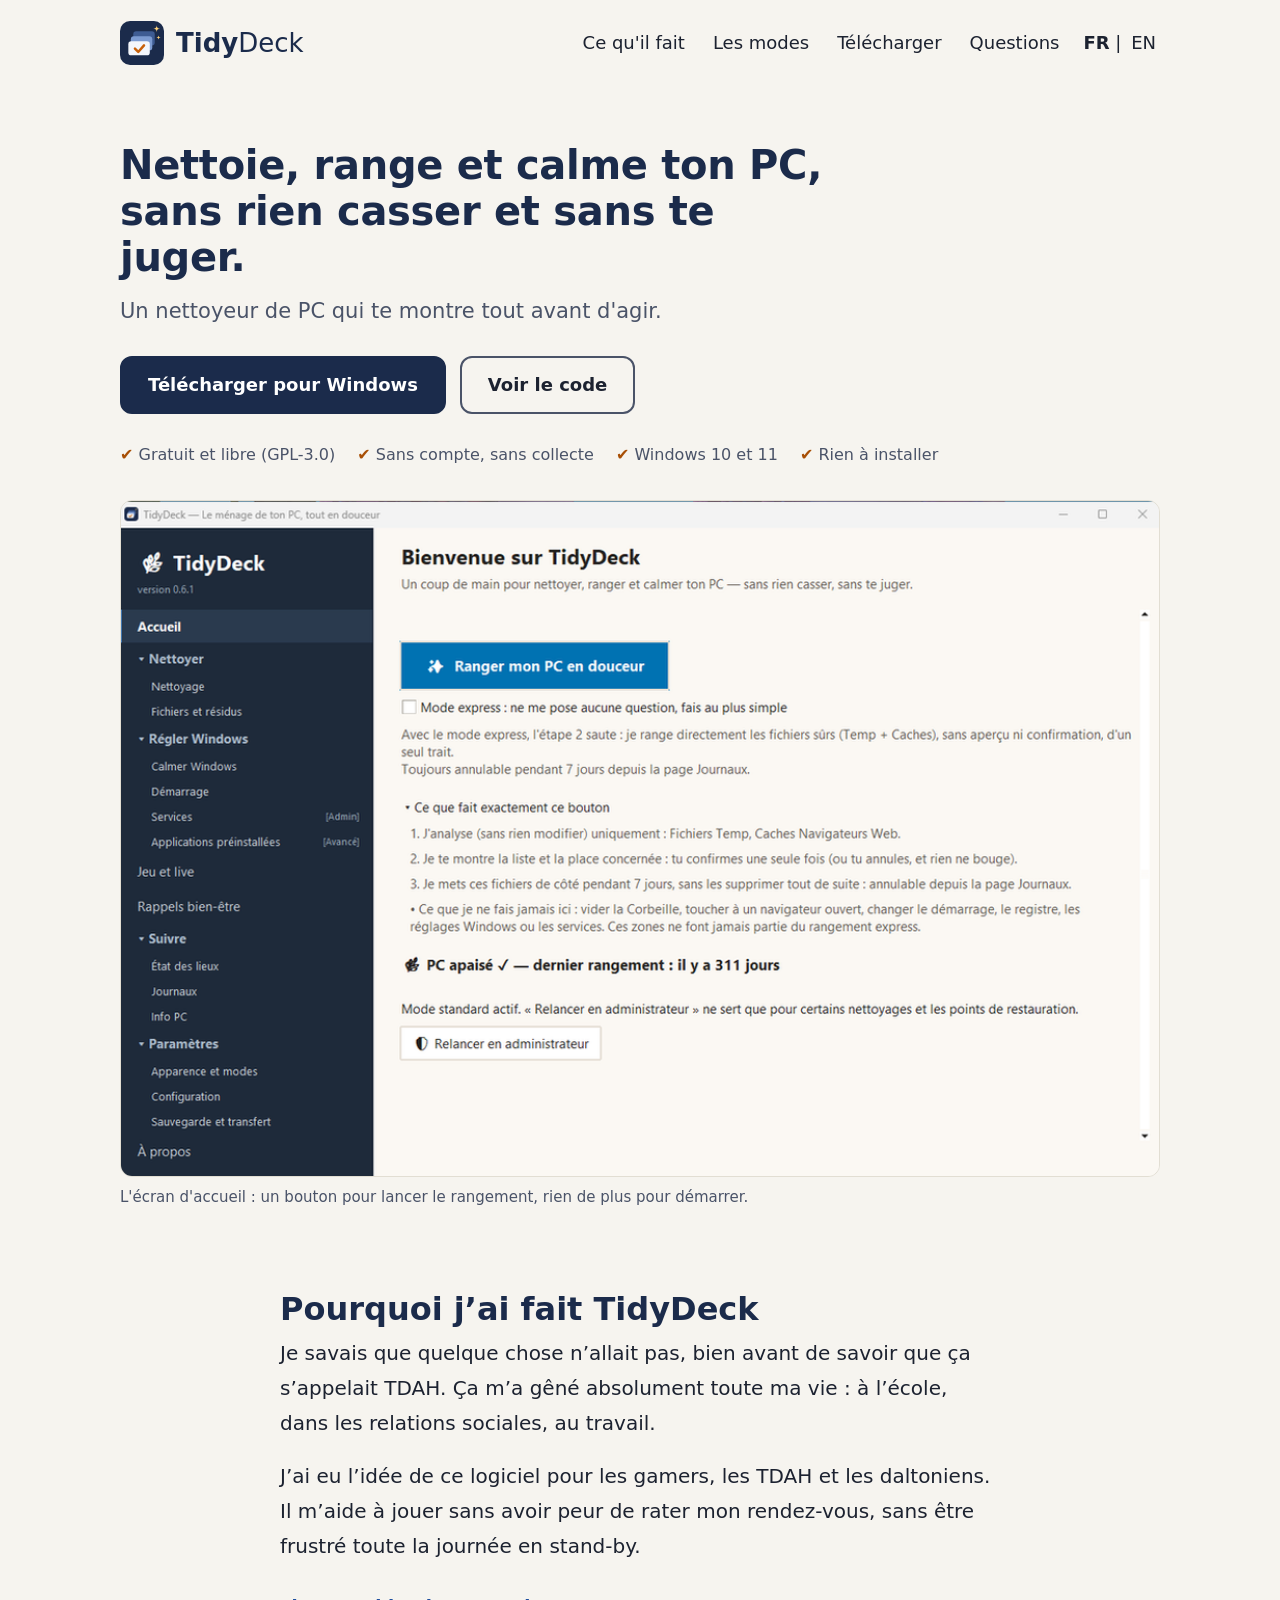
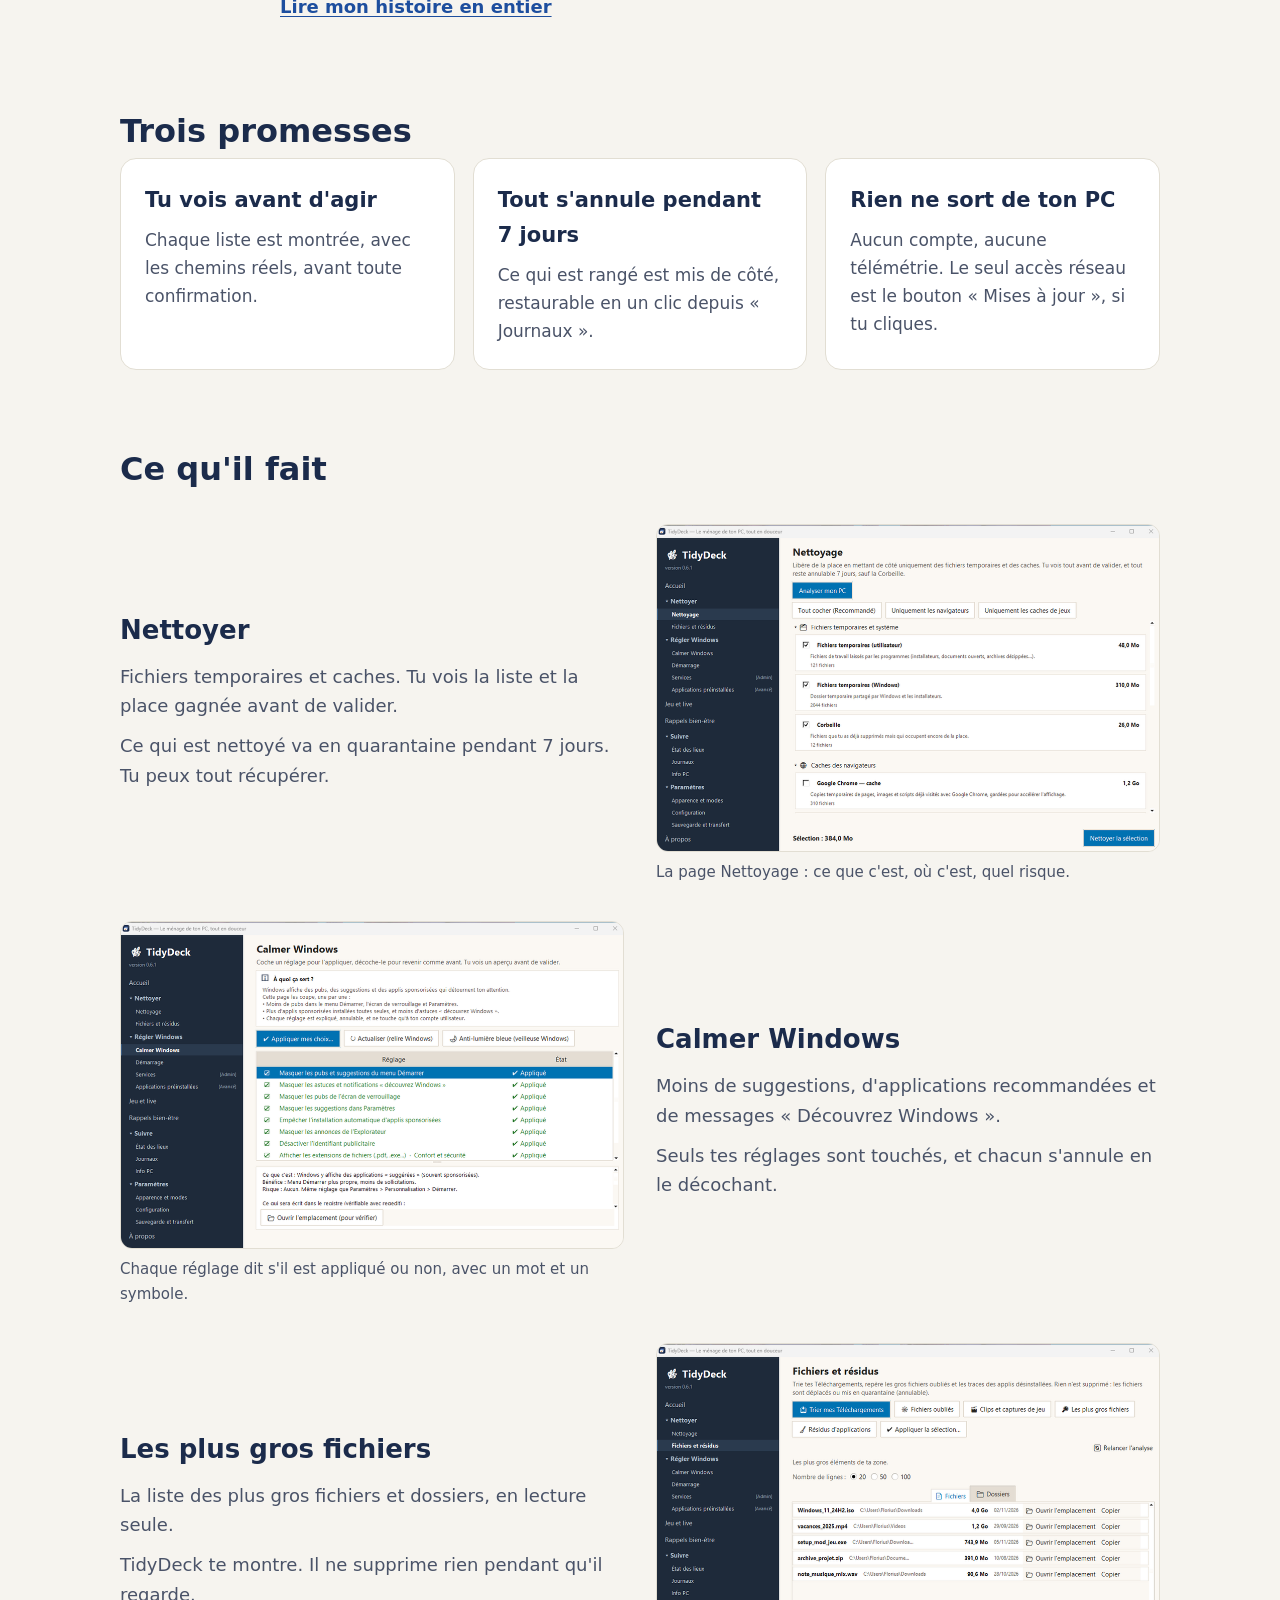
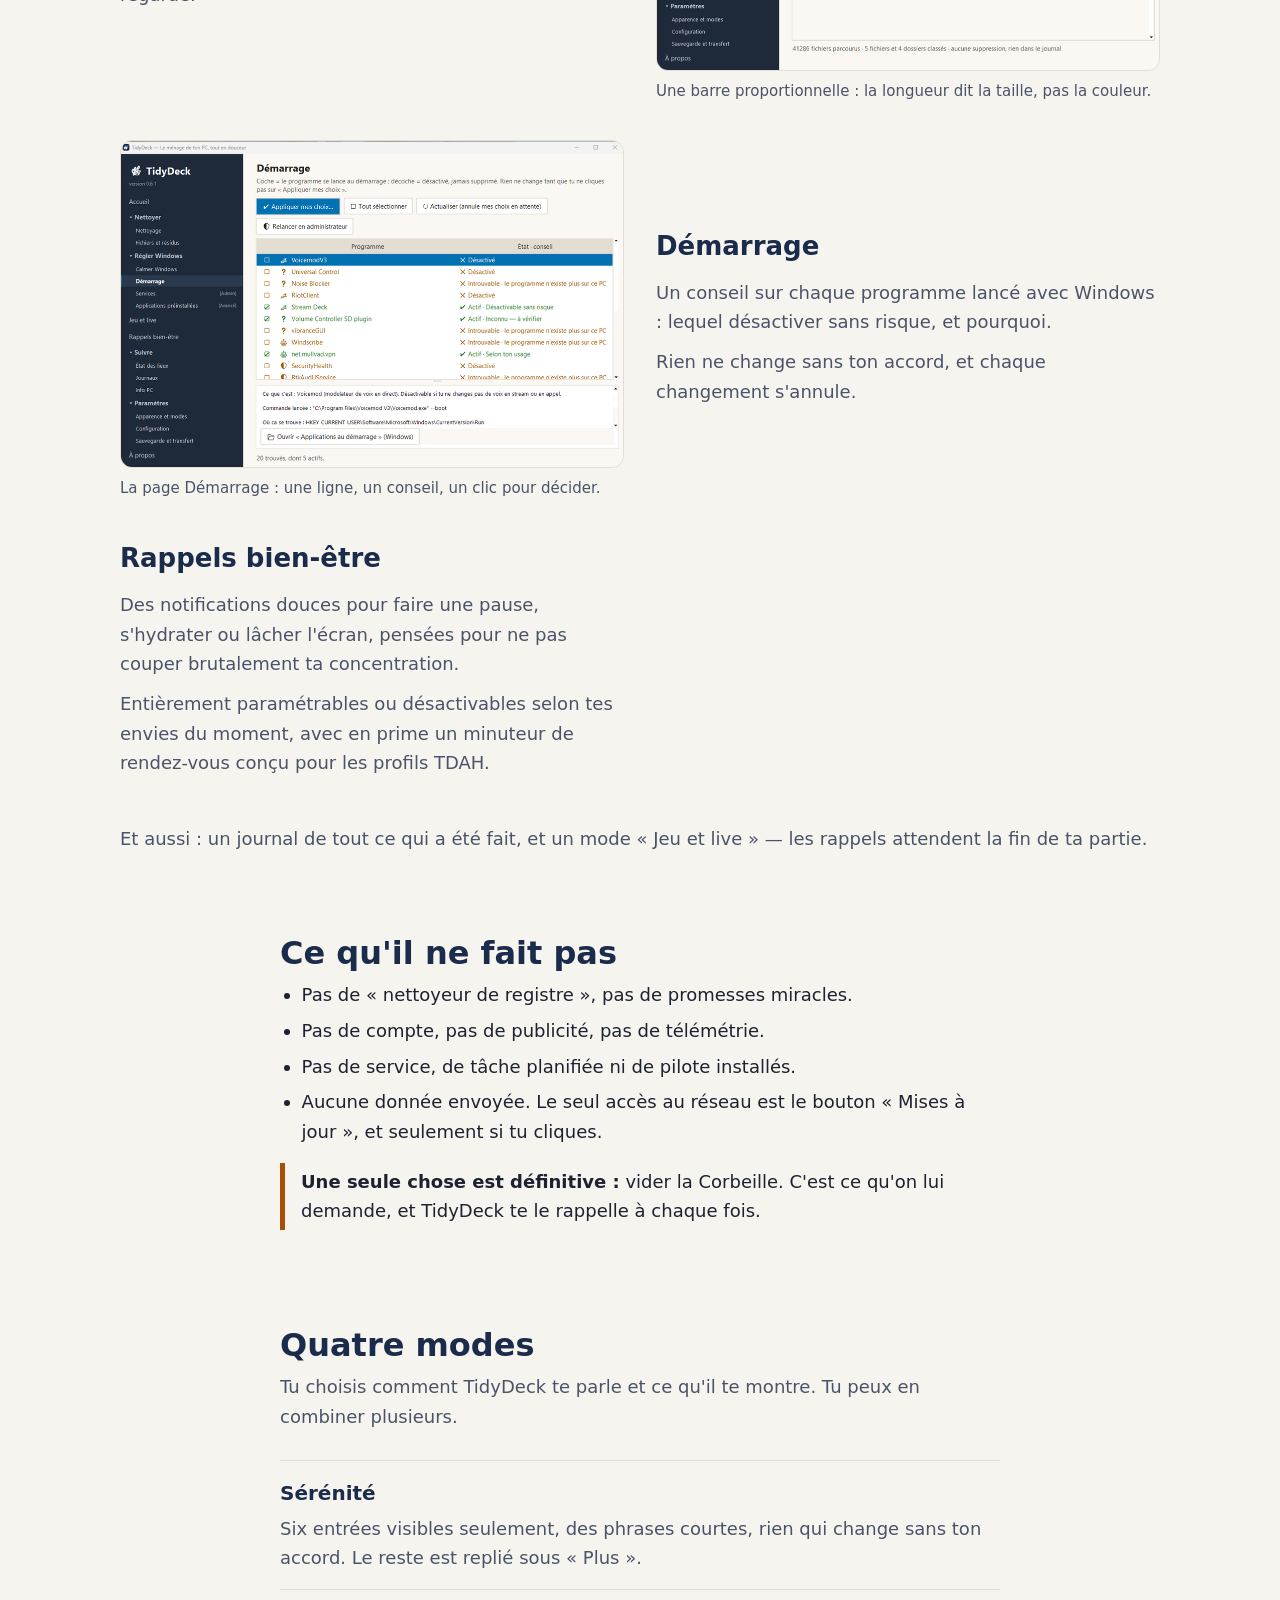
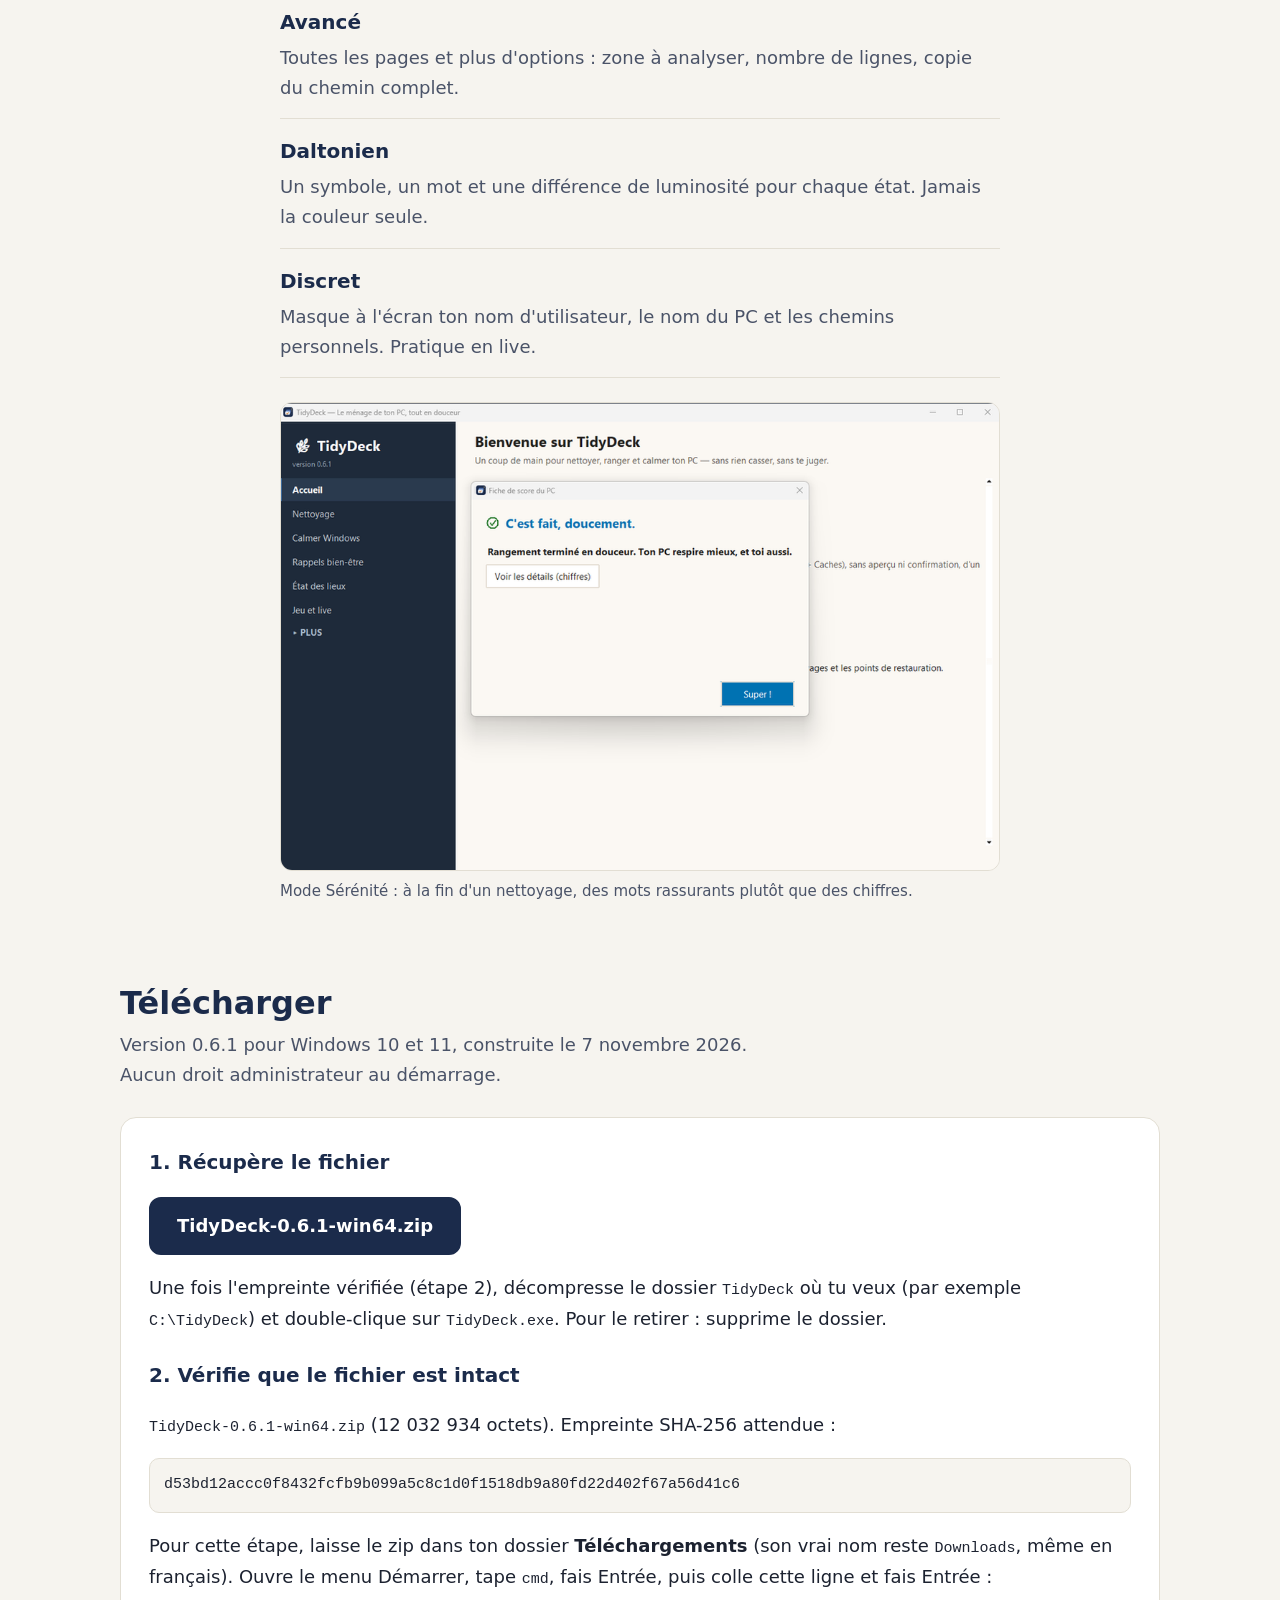
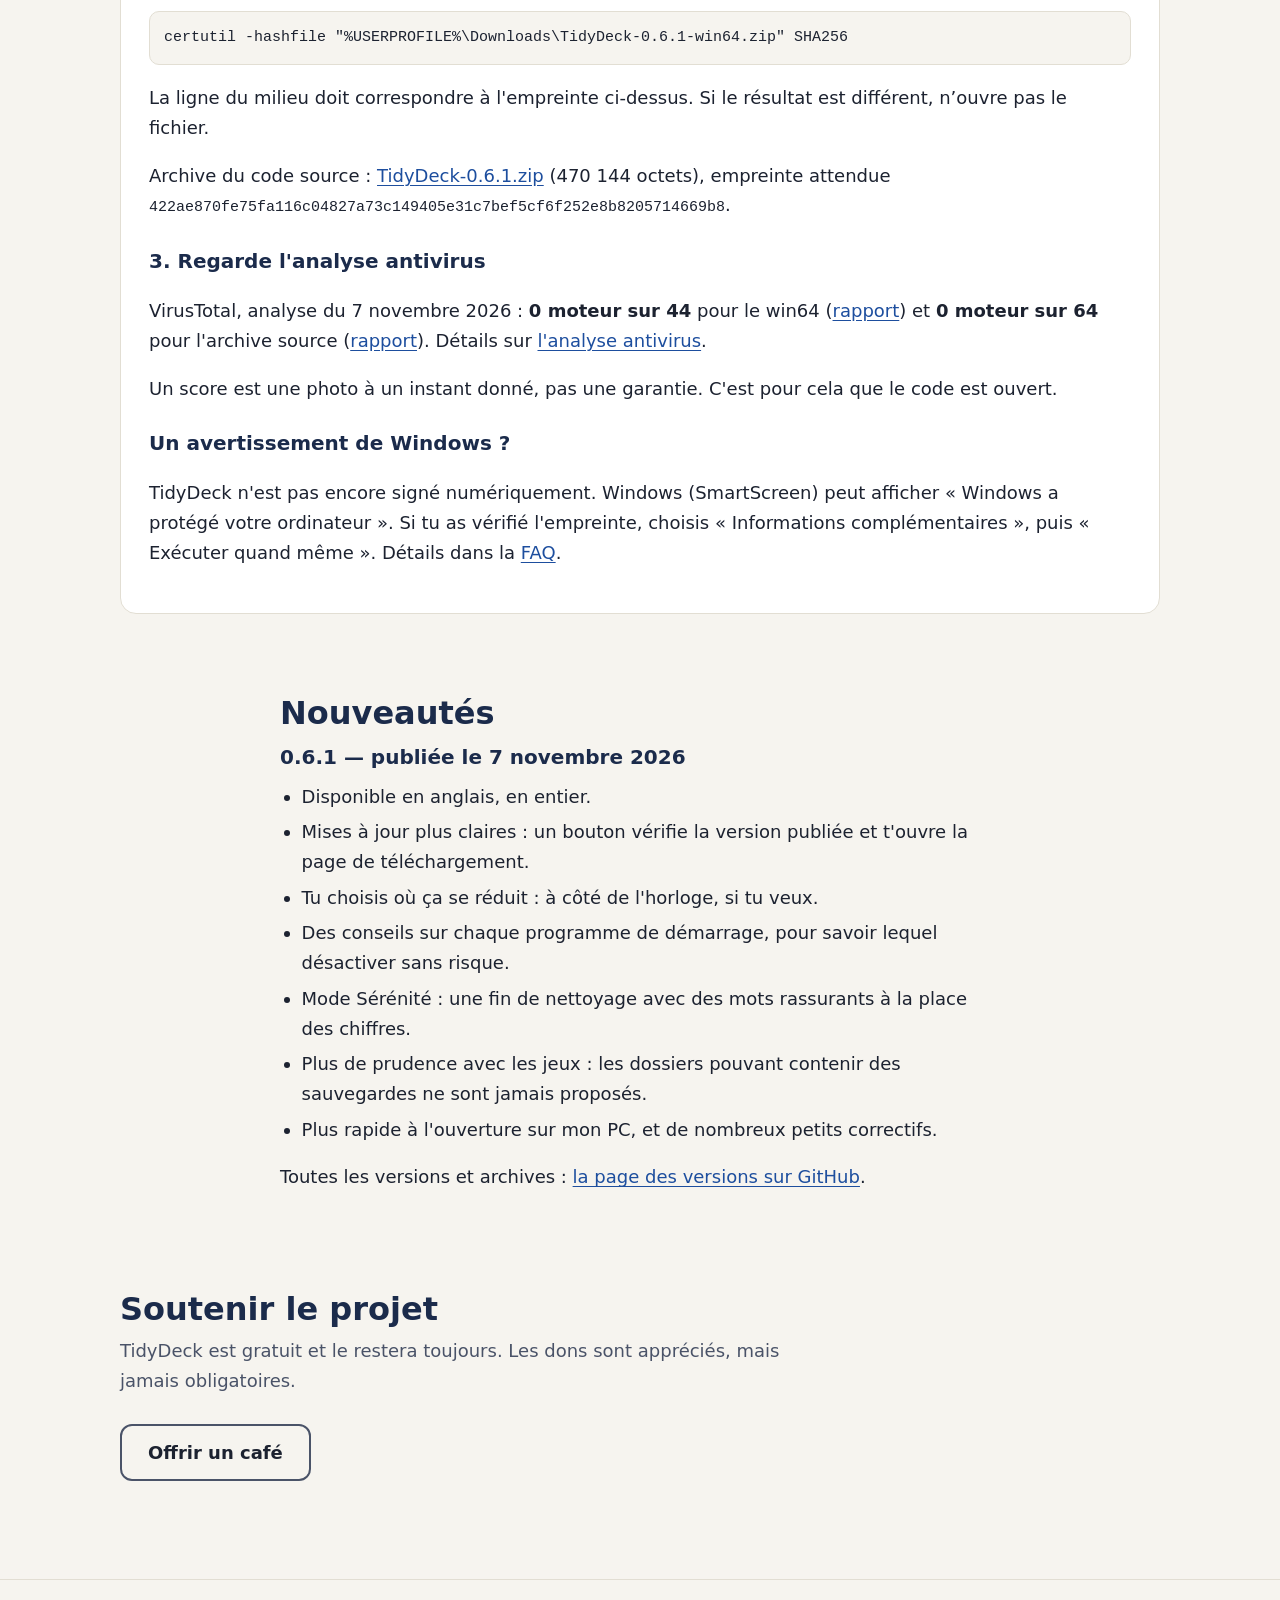
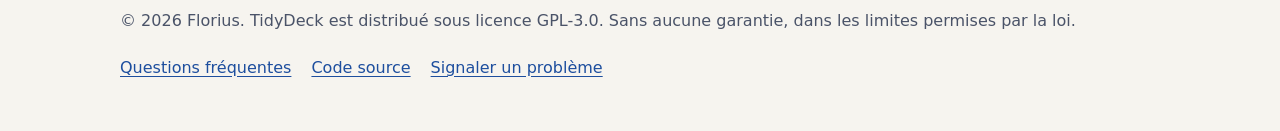
==== commit 331121aa: "Suppression du paragraphe secours navigateur (FR+EN)" ====
--- a/index.html
+++ b/index.html
@@ -214,7 +214,6 @@
       <p>Pour cette étape, laisse le zip dans ton dossier <strong>Téléchargements</strong> (son vrai nom reste <code>Downloads</code>, même en français). Ouvre le menu Démarrer, tape <code>cmd</code>, fais Entrée, puis colle cette ligne et fais Entrée :</p>
       <pre><code>certutil -hashfile "%USERPROFILE%\Downloads\TidyDeck-0.6.1-win64.zip" SHA256</code></pre>
       <p>La ligne du milieu doit correspondre à l'empreinte ci-dessus. Si le résultat est différent, n’ouvre pas le fichier.</p>
-      <p>Ton navigateur a rangé le fichier ailleurs ? Fais <code>Ctrl+J</code> dans le navigateur, clic droit sur le fichier, puis « Ouvrir l'emplacement du fichier », et replace-le dans Téléchargements. Une fois vérifié, tu peux le déplacer et le décompresser où tu veux.</p>
       <p>Archive du code source : <a href="https://github.com/TidyDeckApp/TidyDeckApp/releases/download/v0.6.1/TidyDeck-0.6.1.zip">TidyDeck-0.6.1.zip</a> (470&nbsp;144 octets), empreinte attendue <code>422ae870fe75fa116c04827a73c149405e31c7bef5cf6f252e8b8205714669b8</code>.</p>
 
       <h3>3. Regarde l'analyse antivirus</h3>
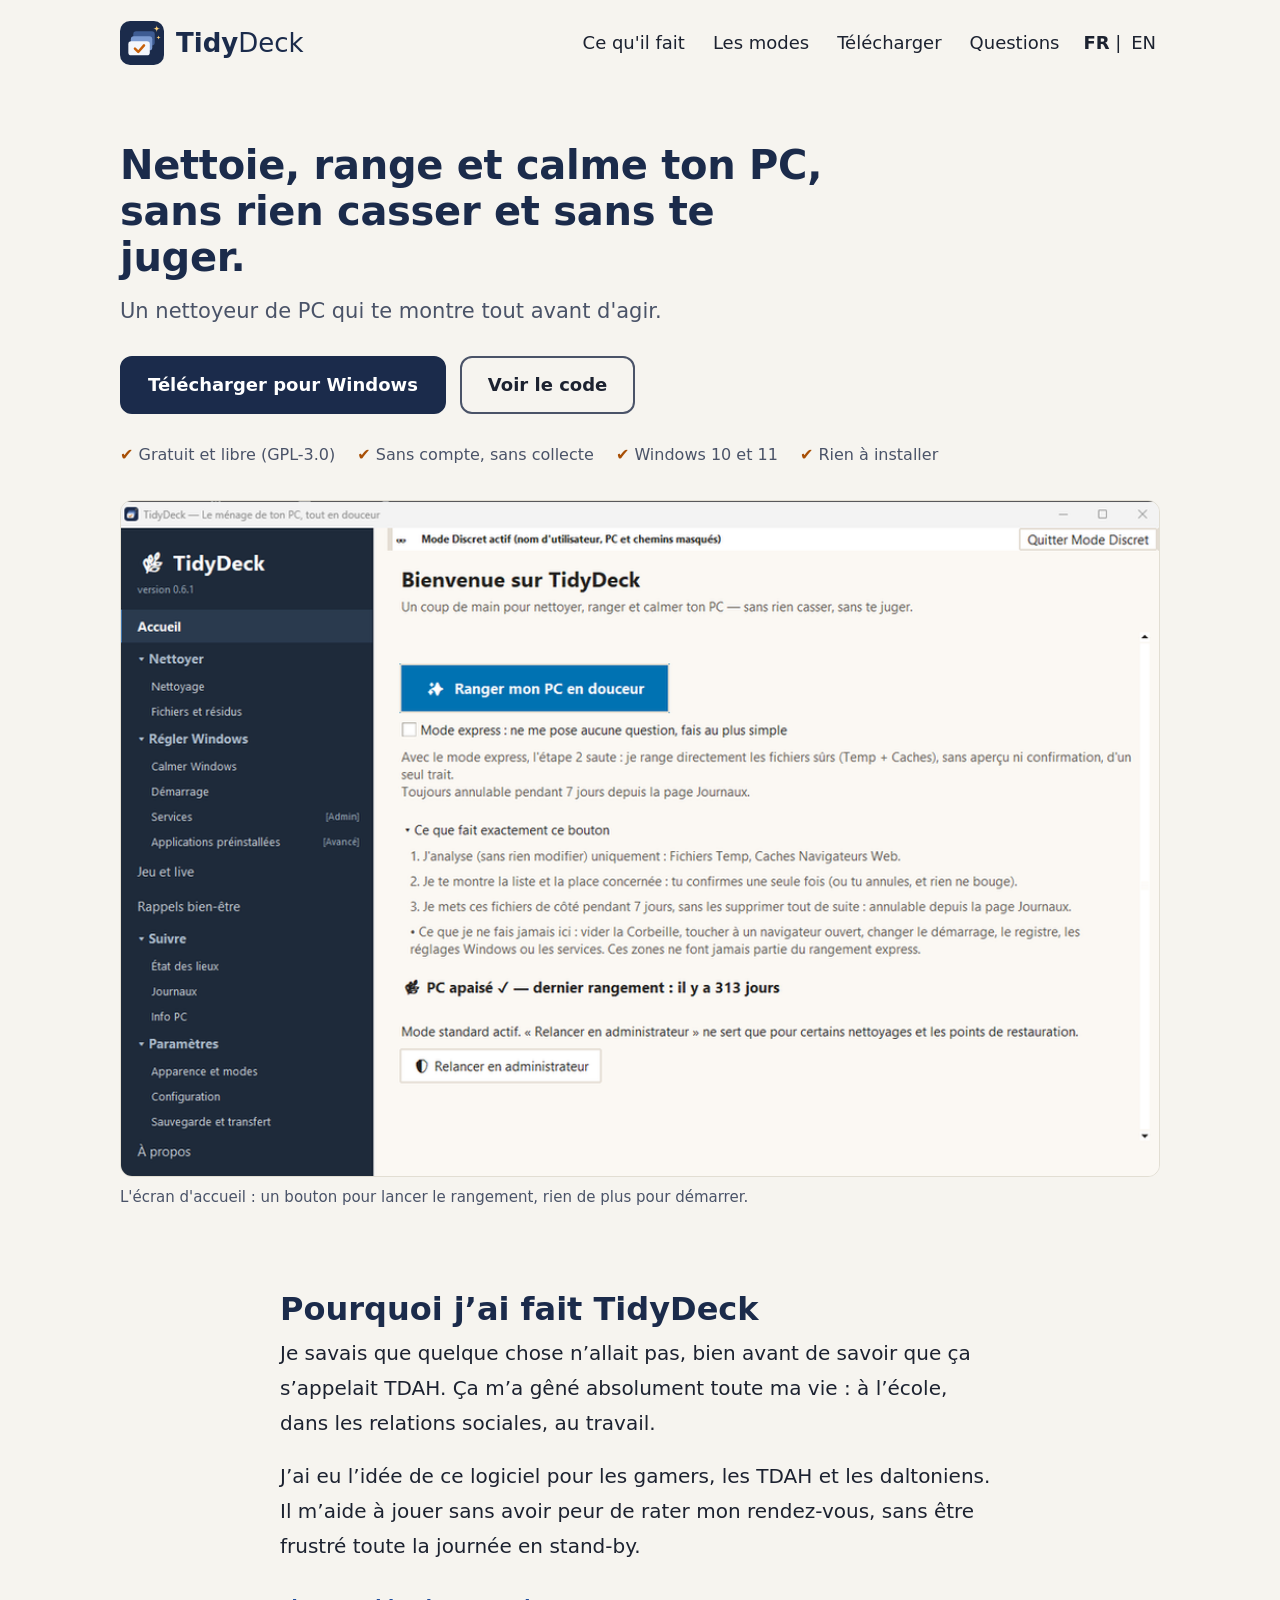
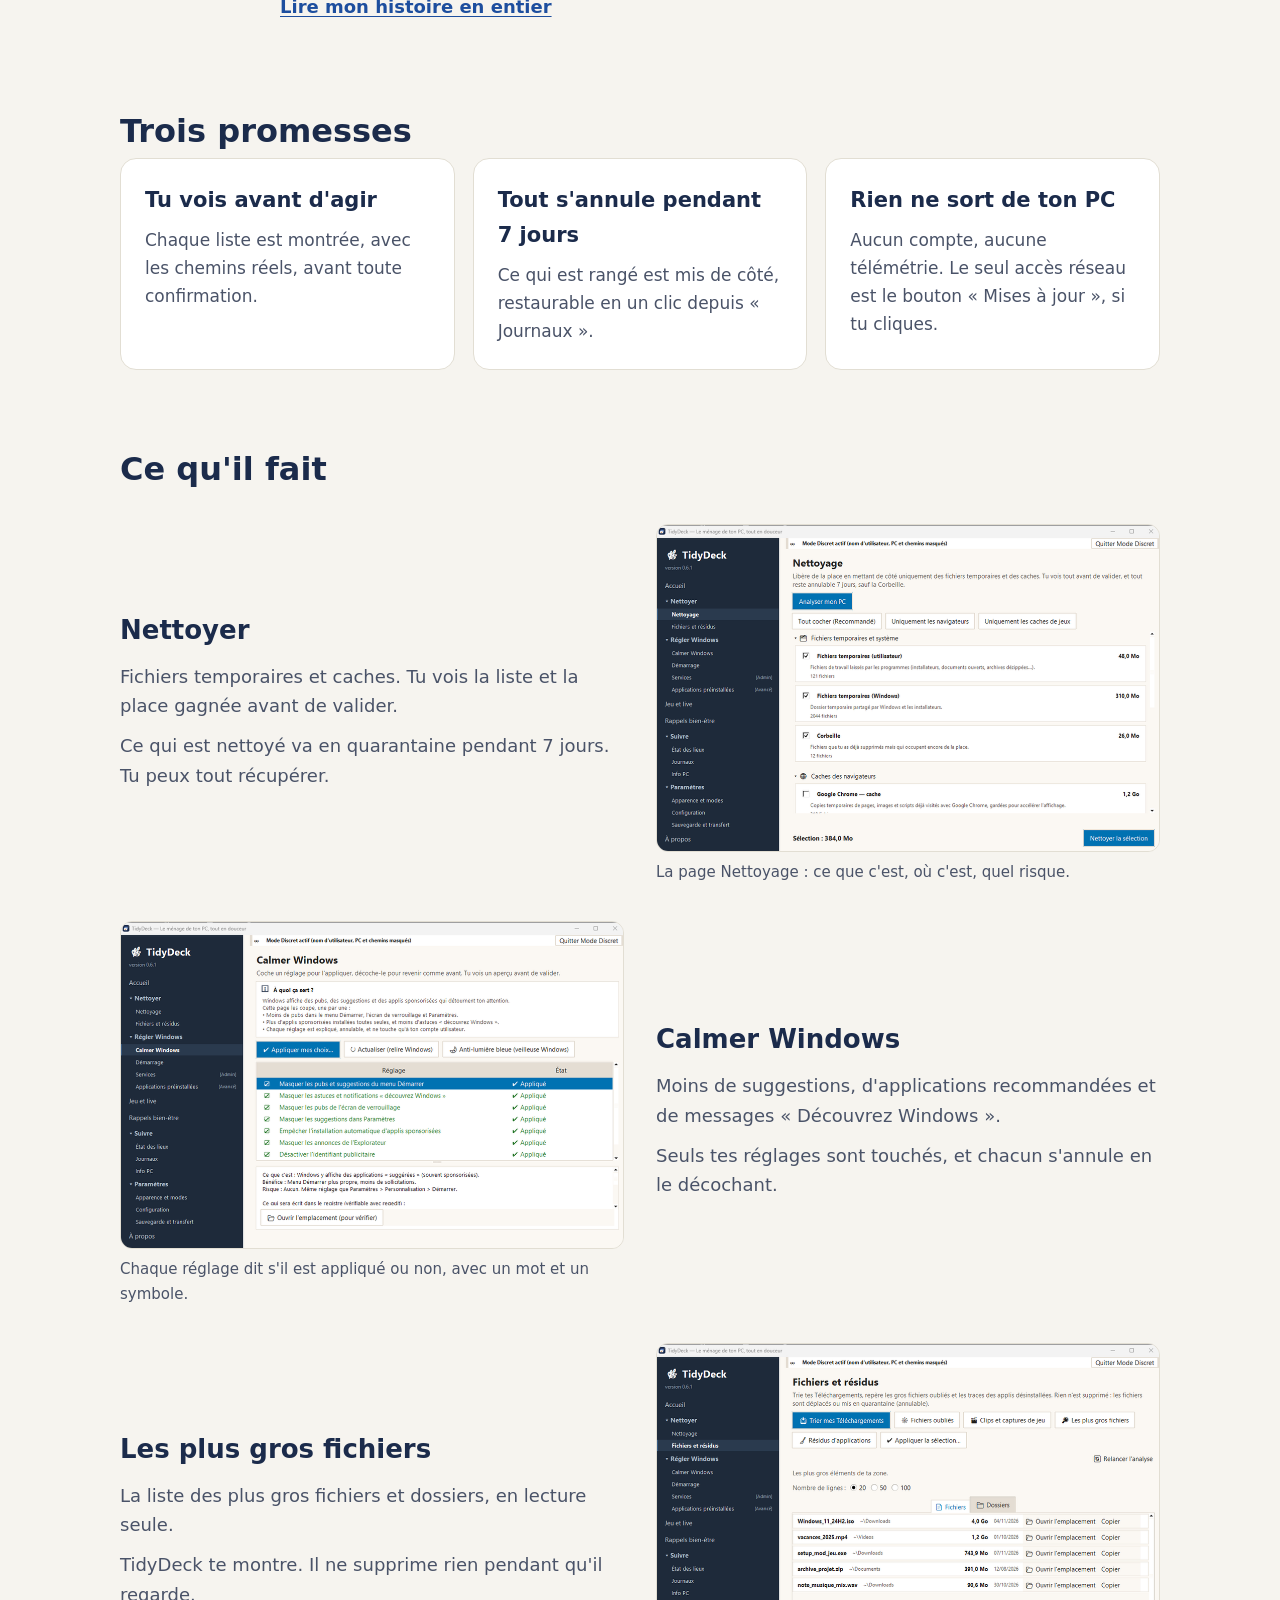
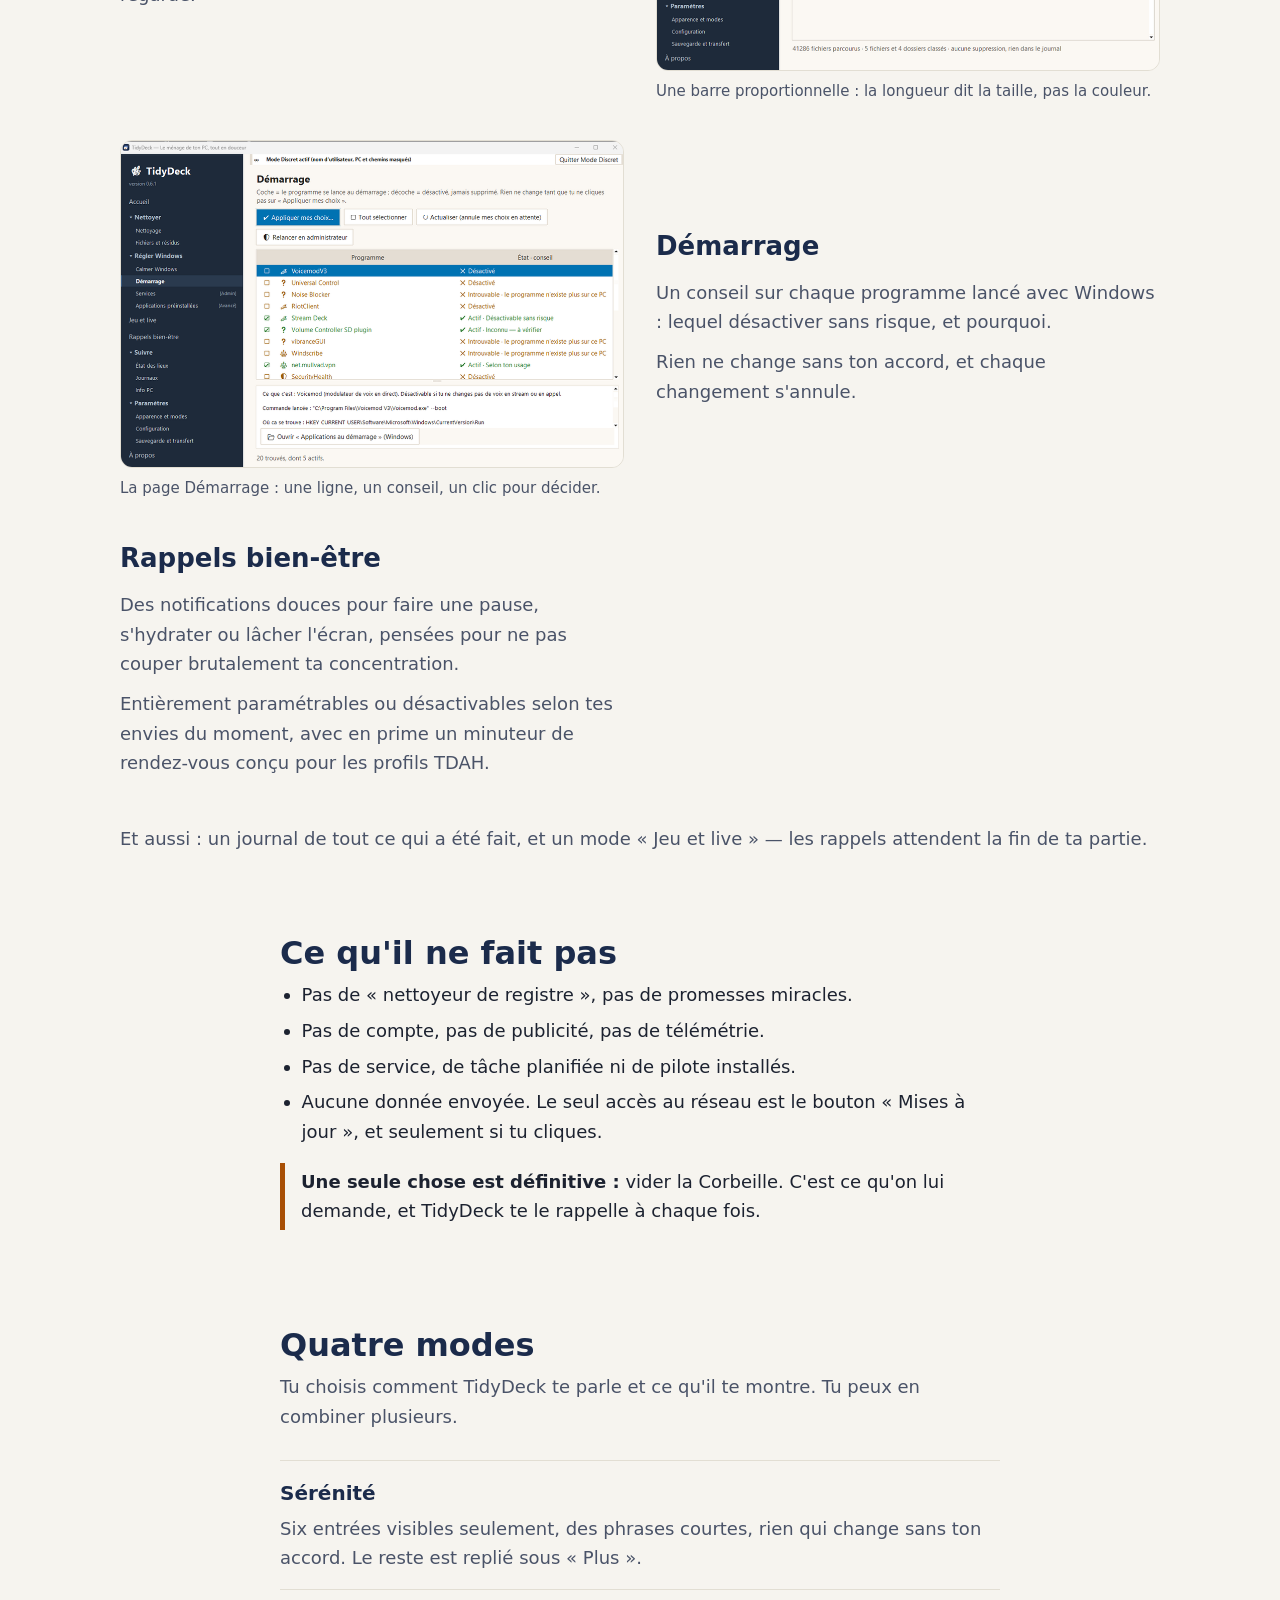
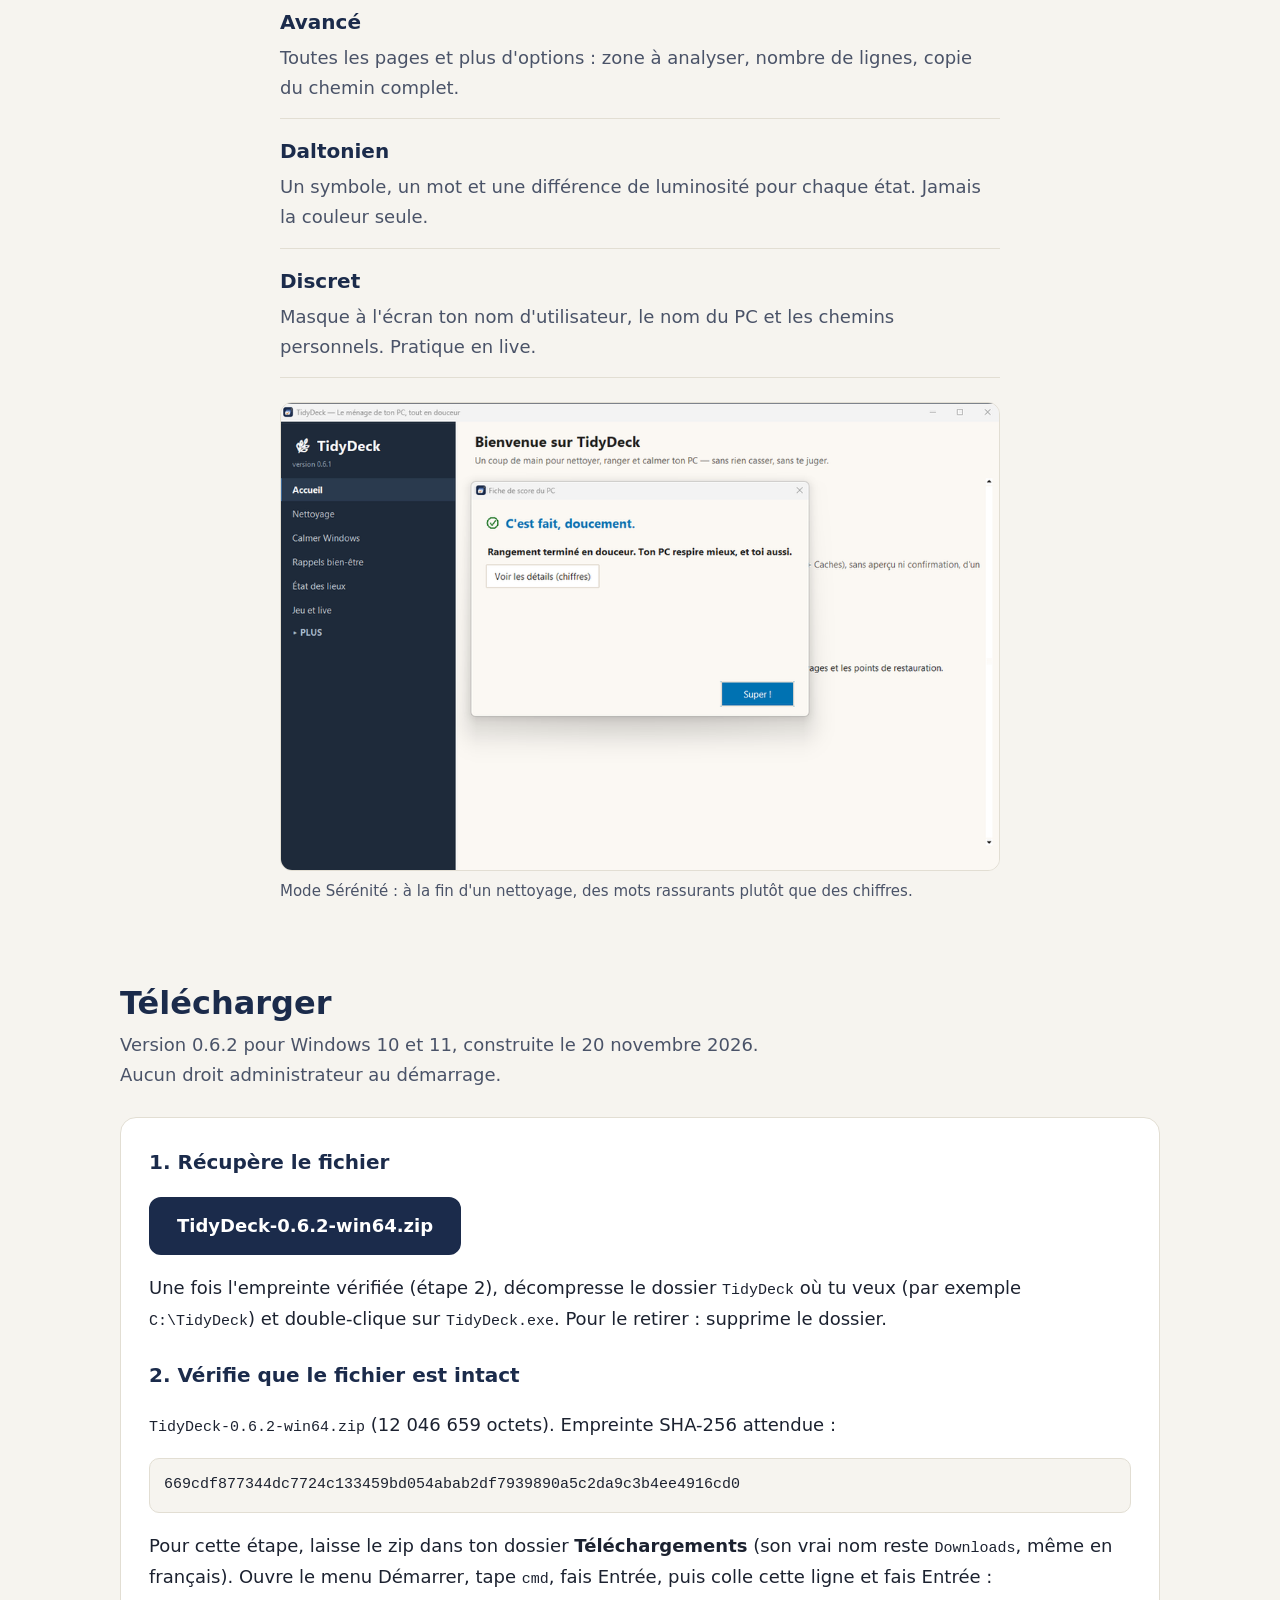
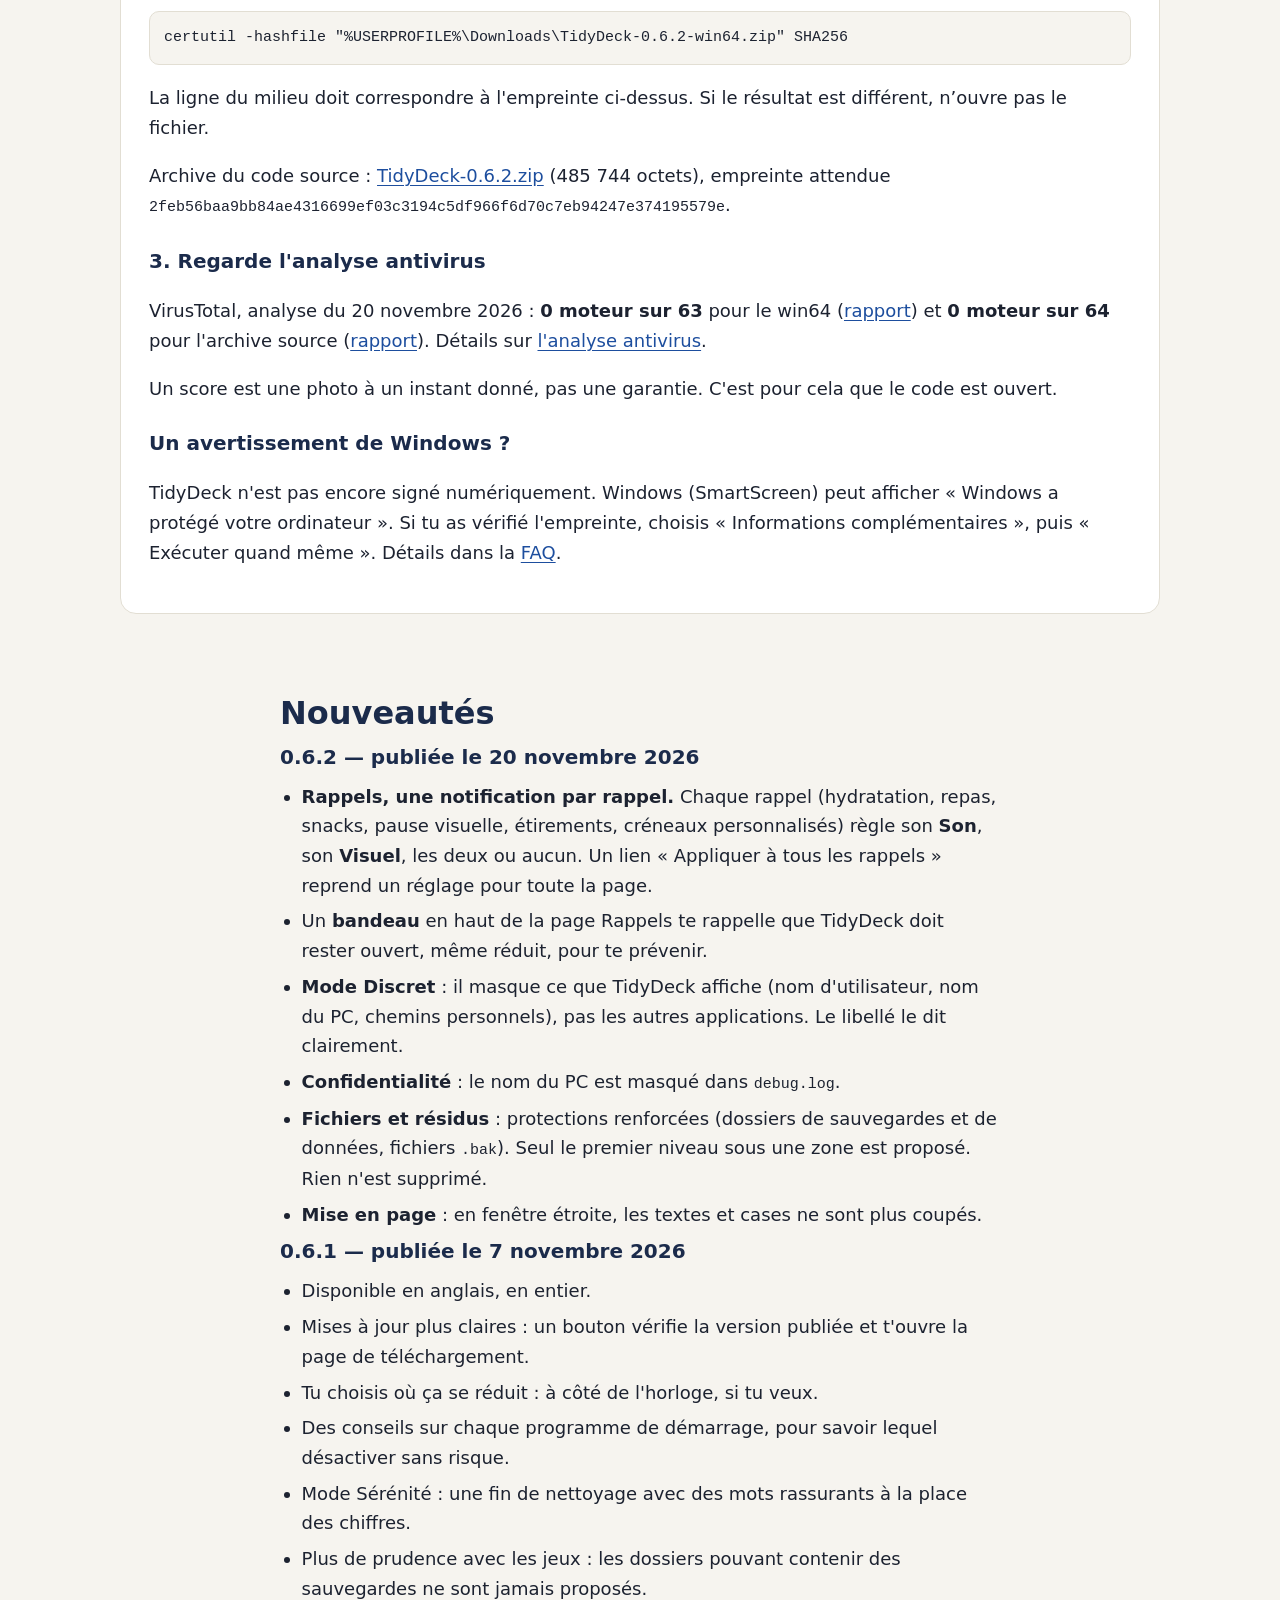
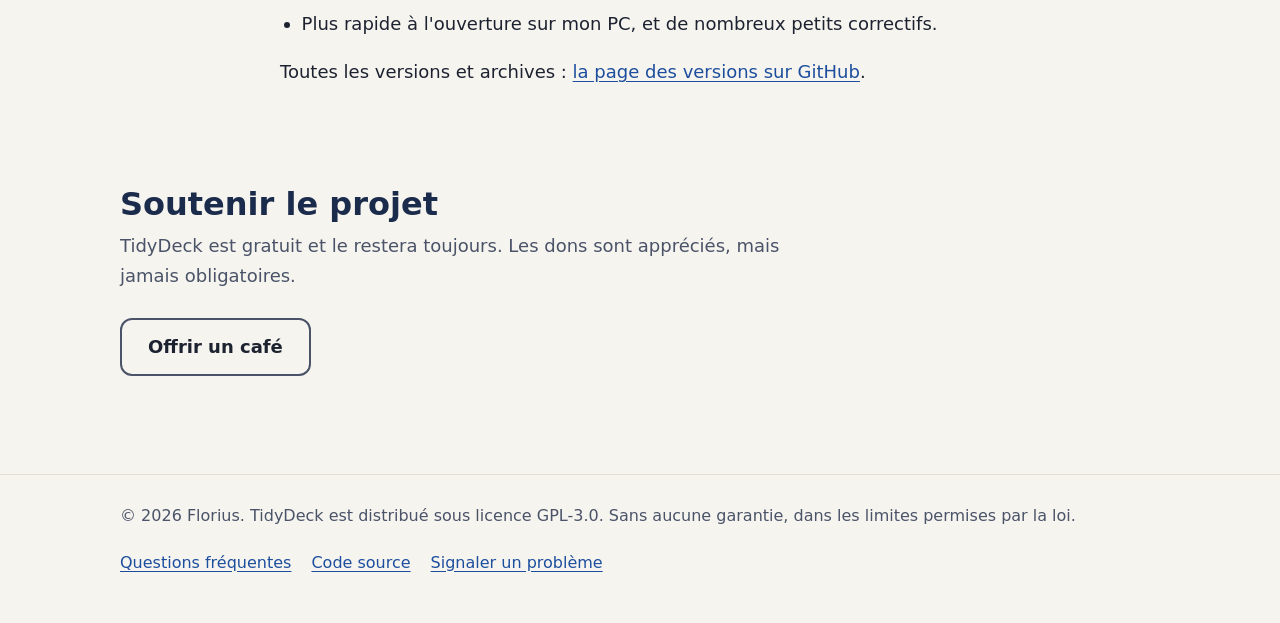
==== commit 06036672: "TidyDeck 0.6.2 : version, empreintes, VirusTotal 20/11, nouveautés FR+EN, images OG FAQ" ====
--- a/index.html
+++ b/index.html
@@ -7,16 +7,16 @@
 <meta name="description" content="TidyDeck nettoie les fichiers temporaires et calme les publicités et notifications de Windows. Gratuit, libre, sans compte ni collecte. Conçu avec les profils TDAH, les gamers et les daltoniens.">
 <meta name="theme-color" content="#1B2B4B">
 <meta property="og:type" content="website">
-<meta property="og:title" content="TidyDeck : nettoie, range et calme ton PC, sans rien casser et sans te juger">
-<meta property="og:description" content="Un nettoyeur de PC gratuit et libre qui te montre tout avant d'agir. Windows 10 et 11, sans compte ni collecte.">
-<meta property="og:image" content="https://tidydeckapp.github.io/assets/tidydeck-og.png">
+<meta property="og:title" content="TidyDeck : nettoie, range et calme ton PC">
+<meta property="og:description" content="Gratuit et libre, sans compte ni collecte. Il te montre tout avant d'agir, sans rien casser et sans te juger. Windows 10 et 11.">
+<meta property="og:image" content="https://tidydeckapp.github.io/assets/tidydeck-og-v2.png">
 <meta property="og:url" content="https://tidydeckapp.github.io/index.html">
 <meta property="og:locale" content="fr_FR">
 <meta property="og:site_name" content="TidyDeck">
 <meta name="twitter:card" content="summary_large_image">
-<meta name="twitter:title" content="TidyDeck : nettoie, range et calme ton PC, sans rien casser et sans te juger">
-<meta name="twitter:description" content="Un nettoyeur de PC gratuit et libre qui te montre tout avant d'agir. Windows 10 et 11, sans compte ni collecte.">
-<meta name="twitter:image" content="https://tidydeckapp.github.io/assets/tidydeck-og.png">
+<meta name="twitter:title" content="TidyDeck : nettoie, range et calme ton PC">
+<meta name="twitter:description" content="Gratuit et libre, sans compte ni collecte. Il te montre tout avant d'agir, sans rien casser et sans te juger. Windows 10 et 11.">
+<meta name="twitter:image" content="https://tidydeckapp.github.io/assets/tidydeck-og-v2.png">
 <link rel="icon" type="image/svg+xml" href="assets/tidydeck-logo.svg">
 <link rel="icon" type="image/png" sizes="32x32" href="assets/favicon.png">
 <link rel="stylesheet" href="style.css">
@@ -202,22 +202,22 @@
 <section id="telecharger" aria-labelledby="t-dl">
   <div class="enveloppe">
     <h2 id="t-dl">Télécharger</h2>
-    <p class="intro">Version 0.6.1 pour Windows 10 et 11, construite le 7 novembre 2026. Aucun droit administrateur au démarrage.</p>
+    <p class="intro">Version 0.6.2 pour Windows 10 et 11, construite le 20 novembre 2026. Aucun droit administrateur au démarrage.</p>
     <div class="telecharger">
       <h3>1. Récupère le fichier</h3>
-      <p><a class="bouton" href="https://github.com/TidyDeckApp/TidyDeckApp/releases/download/v0.6.1/TidyDeck-0.6.1-win64.zip">TidyDeck-0.6.1-win64.zip</a></p>
+      <p><a class="bouton" href="https://github.com/TidyDeckApp/TidyDeckApp/releases/download/v0.6.2/TidyDeck-0.6.2-win64.zip">TidyDeck-0.6.2-win64.zip</a></p>
       <p>Une fois l'empreinte vérifiée (étape 2), décompresse le dossier <code>TidyDeck</code> où tu veux (par exemple <code>C:\TidyDeck</code>) et double-clique sur <code>TidyDeck.exe</code>. Pour le retirer : supprime le dossier.</p>
 
       <h3>2. Vérifie que le fichier est intact</h3>
-      <p><code>TidyDeck-0.6.1-win64.zip</code> (12&nbsp;032&nbsp;934 octets). Empreinte SHA-256 attendue :</p>
-      <pre class="empreinte"><code>d53bd12accc0f8432fcfb9b099a5c8c1d0f1518db9a80fd22d402f67a56d41c6</code></pre>
+      <p><code>TidyDeck-0.6.2-win64.zip</code> (12&nbsp;046&nbsp;659 octets). Empreinte SHA-256 attendue :</p>
+      <pre class="empreinte"><code>669cdf877344dc7724c133459bd054abab2df7939890a5c2da9c3b4ee4916cd0</code></pre>
       <p>Pour cette étape, laisse le zip dans ton dossier <strong>Téléchargements</strong> (son vrai nom reste <code>Downloads</code>, même en français). Ouvre le menu Démarrer, tape <code>cmd</code>, fais Entrée, puis colle cette ligne et fais Entrée :</p>
-      <pre><code>certutil -hashfile "%USERPROFILE%\Downloads\TidyDeck-0.6.1-win64.zip" SHA256</code></pre>
+      <pre><code>certutil -hashfile "%USERPROFILE%\Downloads\TidyDeck-0.6.2-win64.zip" SHA256</code></pre>
       <p>La ligne du milieu doit correspondre à l'empreinte ci-dessus. Si le résultat est différent, n’ouvre pas le fichier.</p>
-      <p>Archive du code source : <a href="https://github.com/TidyDeckApp/TidyDeckApp/releases/download/v0.6.1/TidyDeck-0.6.1.zip">TidyDeck-0.6.1.zip</a> (470&nbsp;144 octets), empreinte attendue <code>422ae870fe75fa116c04827a73c149405e31c7bef5cf6f252e8b8205714669b8</code>.</p>
+      <p>Archive du code source : <a href="https://github.com/TidyDeckApp/TidyDeckApp/releases/download/v0.6.2/TidyDeck-0.6.2.zip">TidyDeck-0.6.2.zip</a> (485&nbsp;744 octets), empreinte attendue <code>2feb56baa9bb84ae4316699ef03c3194c5df966f6d70c7eb94247e374195579e</code>.</p>
 
       <h3>3. Regarde l'analyse antivirus</h3>
-      <p>VirusTotal, analyse du 7 novembre 2026 : <b>0 moteur sur 44</b> pour le win64 (<a href="https://www.virustotal.com/gui/file/d53bd12accc0f8432fcfb9b099a5c8c1d0f1518db9a80fd22d402f67a56d41c6/detection" rel="noopener">rapport</a>) et <b>0 moteur sur 64</b> pour l'archive source (<a href="https://www.virustotal.com/gui/file/422ae870fe75fa116c04827a73c149405e31c7bef5cf6f252e8b8205714669b8/detection" rel="noopener">rapport</a>). Détails sur <a href="analyse-antivirus.html" target="_blank">l'analyse antivirus</a>.</p>
+      <p>VirusTotal, analyse du 20 novembre 2026 : <b>0 moteur sur 63</b> pour le win64 (<a href="https://www.virustotal.com/gui/file/669cdf877344dc7724c133459bd054abab2df7939890a5c2da9c3b4ee4916cd0/detection" rel="noopener">rapport</a>) et <b>0 moteur sur 64</b> pour l'archive source (<a href="https://www.virustotal.com/gui/file/2feb56baa9bb84ae4316699ef03c3194c5df966f6d70c7eb94247e374195579e/detection" rel="noopener">rapport</a>). Détails sur <a href="analyse-antivirus.html" target="_blank">l'analyse antivirus</a>.</p>
       <p>Un score est une photo à un instant donné, pas une garantie. C'est pour cela que le code est ouvert.</p>
 
       <h3>Un avertissement de Windows ?</h3>
@@ -229,6 +229,15 @@
 <section aria-labelledby="t-nouveautes">
   <div class="enveloppe texte-etroit">
     <h2 id="t-nouveautes">Nouveautés</h2>
+    <h3 style="margin:0 0 8px;font-size:20px;color:var(--marine)">0.6.2 — publiée le 20 novembre 2026</h3>
+    <ul class="liste-nette">
+      <li><strong>Rappels, une notification par rappel.</strong> Chaque rappel (hydratation, repas, snacks, pause visuelle, étirements, créneaux personnalisés) règle son <strong>Son</strong>, son <strong>Visuel</strong>, les deux ou aucun. Un lien « Appliquer à tous les rappels » reprend un réglage pour toute la page.</li>
+      <li>Un <strong>bandeau</strong> en haut de la page Rappels te rappelle que TidyDeck doit rester ouvert, même réduit, pour te prévenir.</li>
+      <li><strong>Mode Discret</strong> : il masque ce que TidyDeck affiche (nom d'utilisateur, nom du PC, chemins personnels), pas les autres applications. Le libellé le dit clairement.</li>
+      <li><strong>Confidentialité</strong> : le nom du PC est masqué dans <code>debug.log</code>.</li>
+      <li><strong>Fichiers et résidus</strong> : protections renforcées (dossiers de sauvegardes et de données, fichiers <code>.bak</code>). Seul le premier niveau sous une zone est proposé. Rien n'est supprimé.</li>
+      <li><strong>Mise en page</strong> : en fenêtre étroite, les textes et cases ne sont plus coupés.</li>
+    </ul>
     <h3 style="margin:0 0 8px;font-size:20px;color:var(--marine)">0.6.1 — publiée le 7 novembre 2026</h3>
     <ul class="liste-nette">
       <li>Disponible en anglais, en entier.</li>
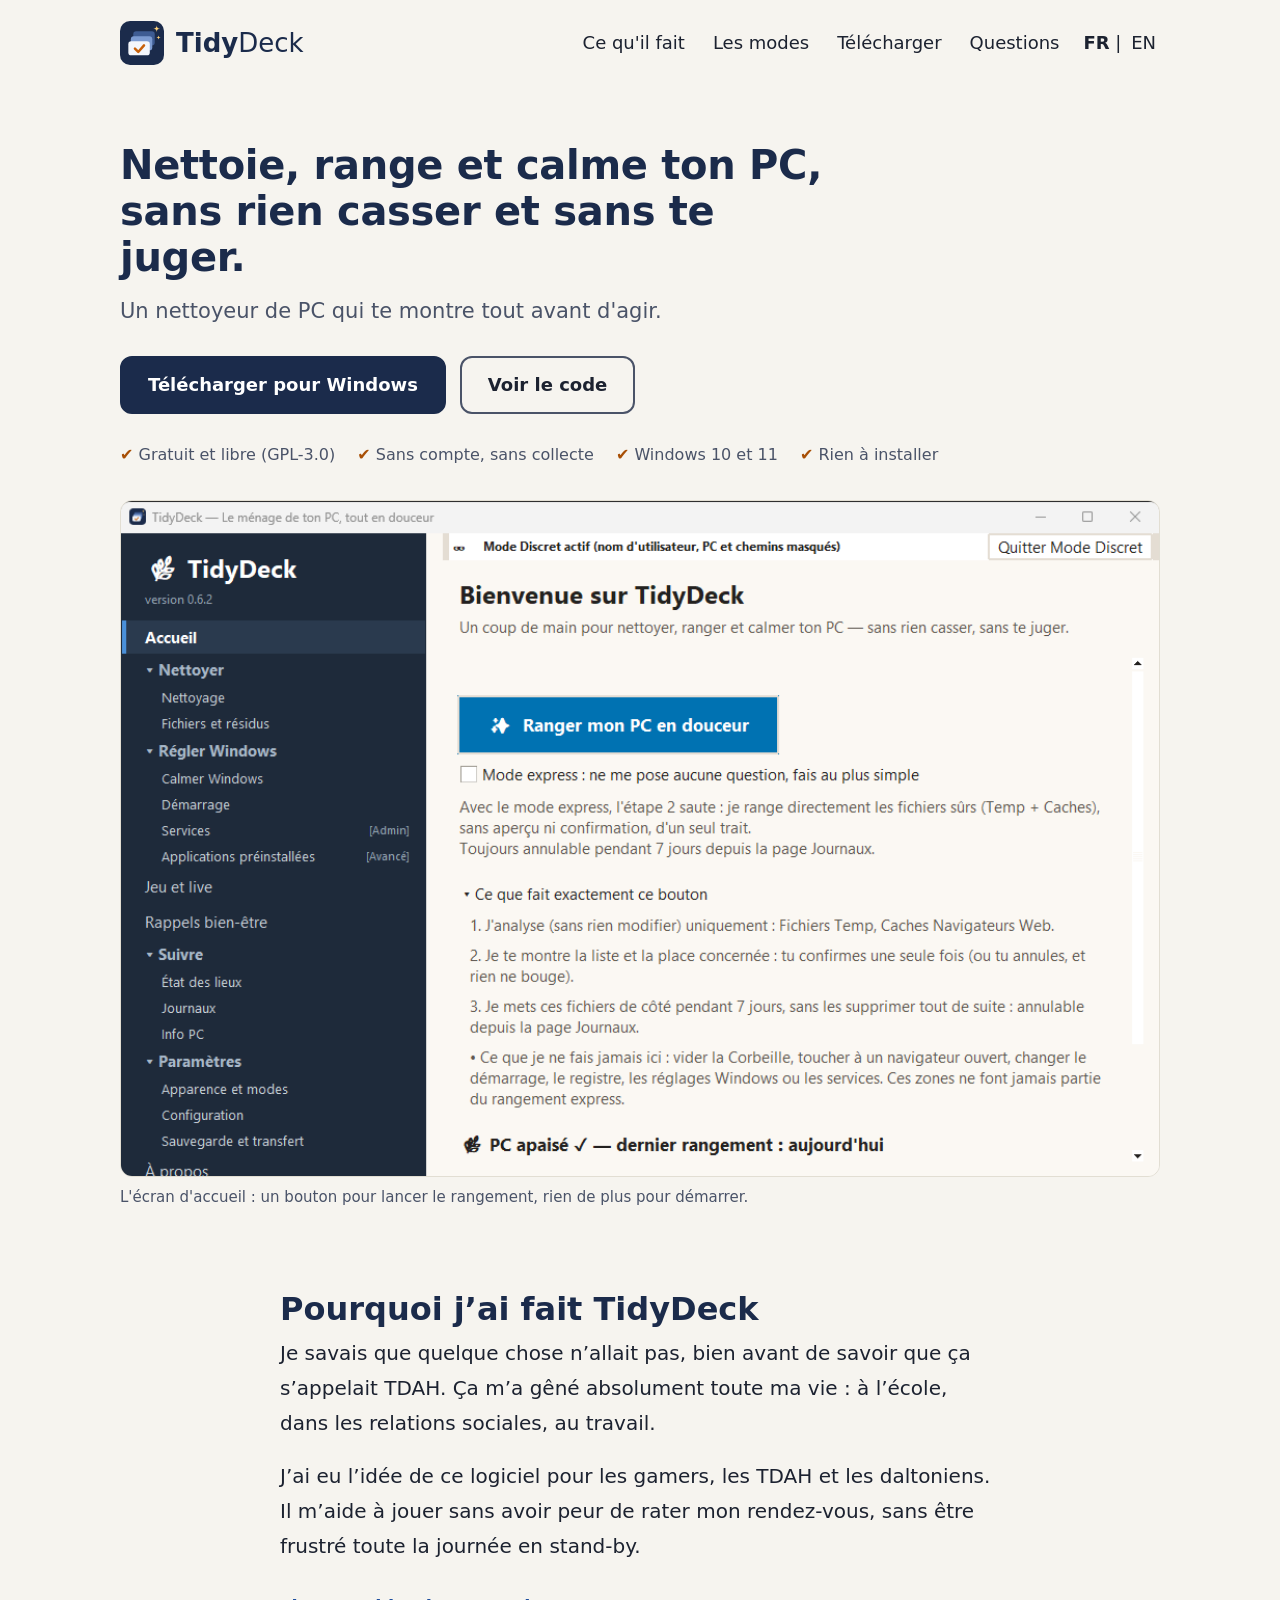
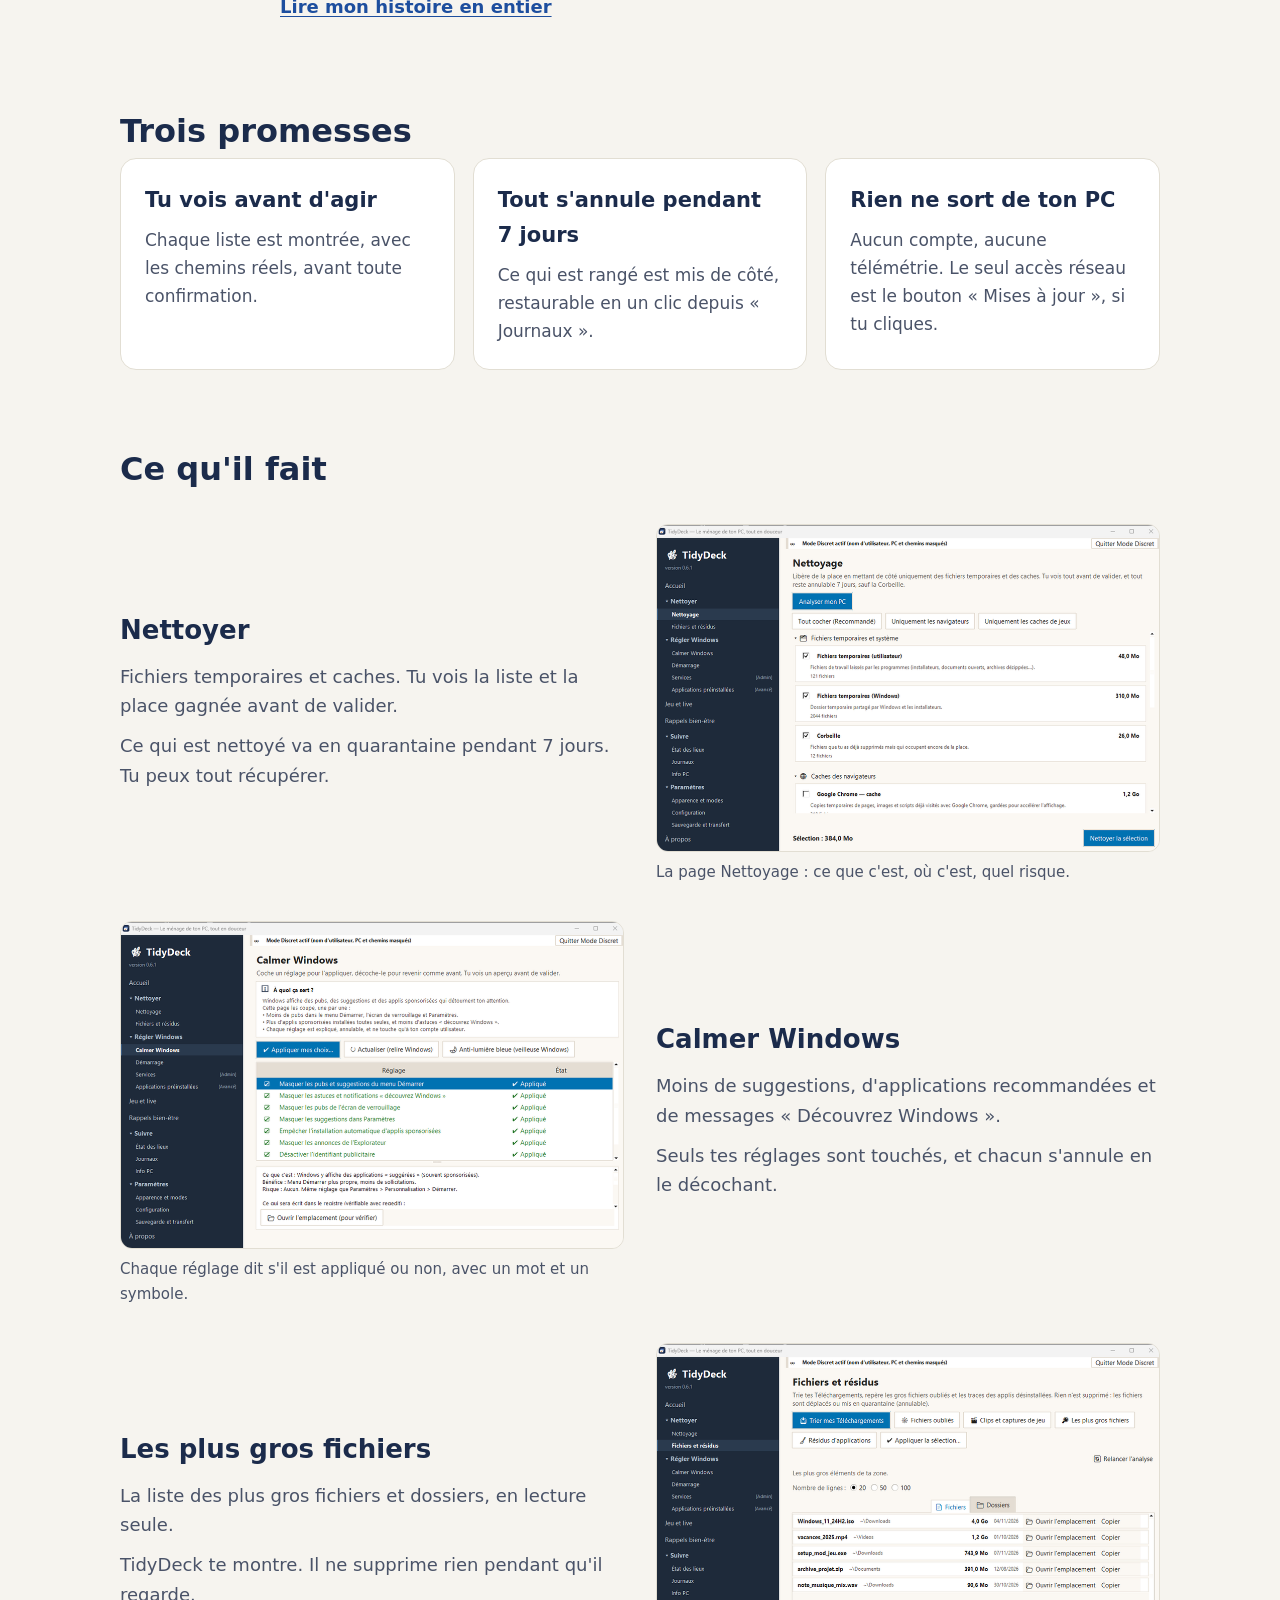
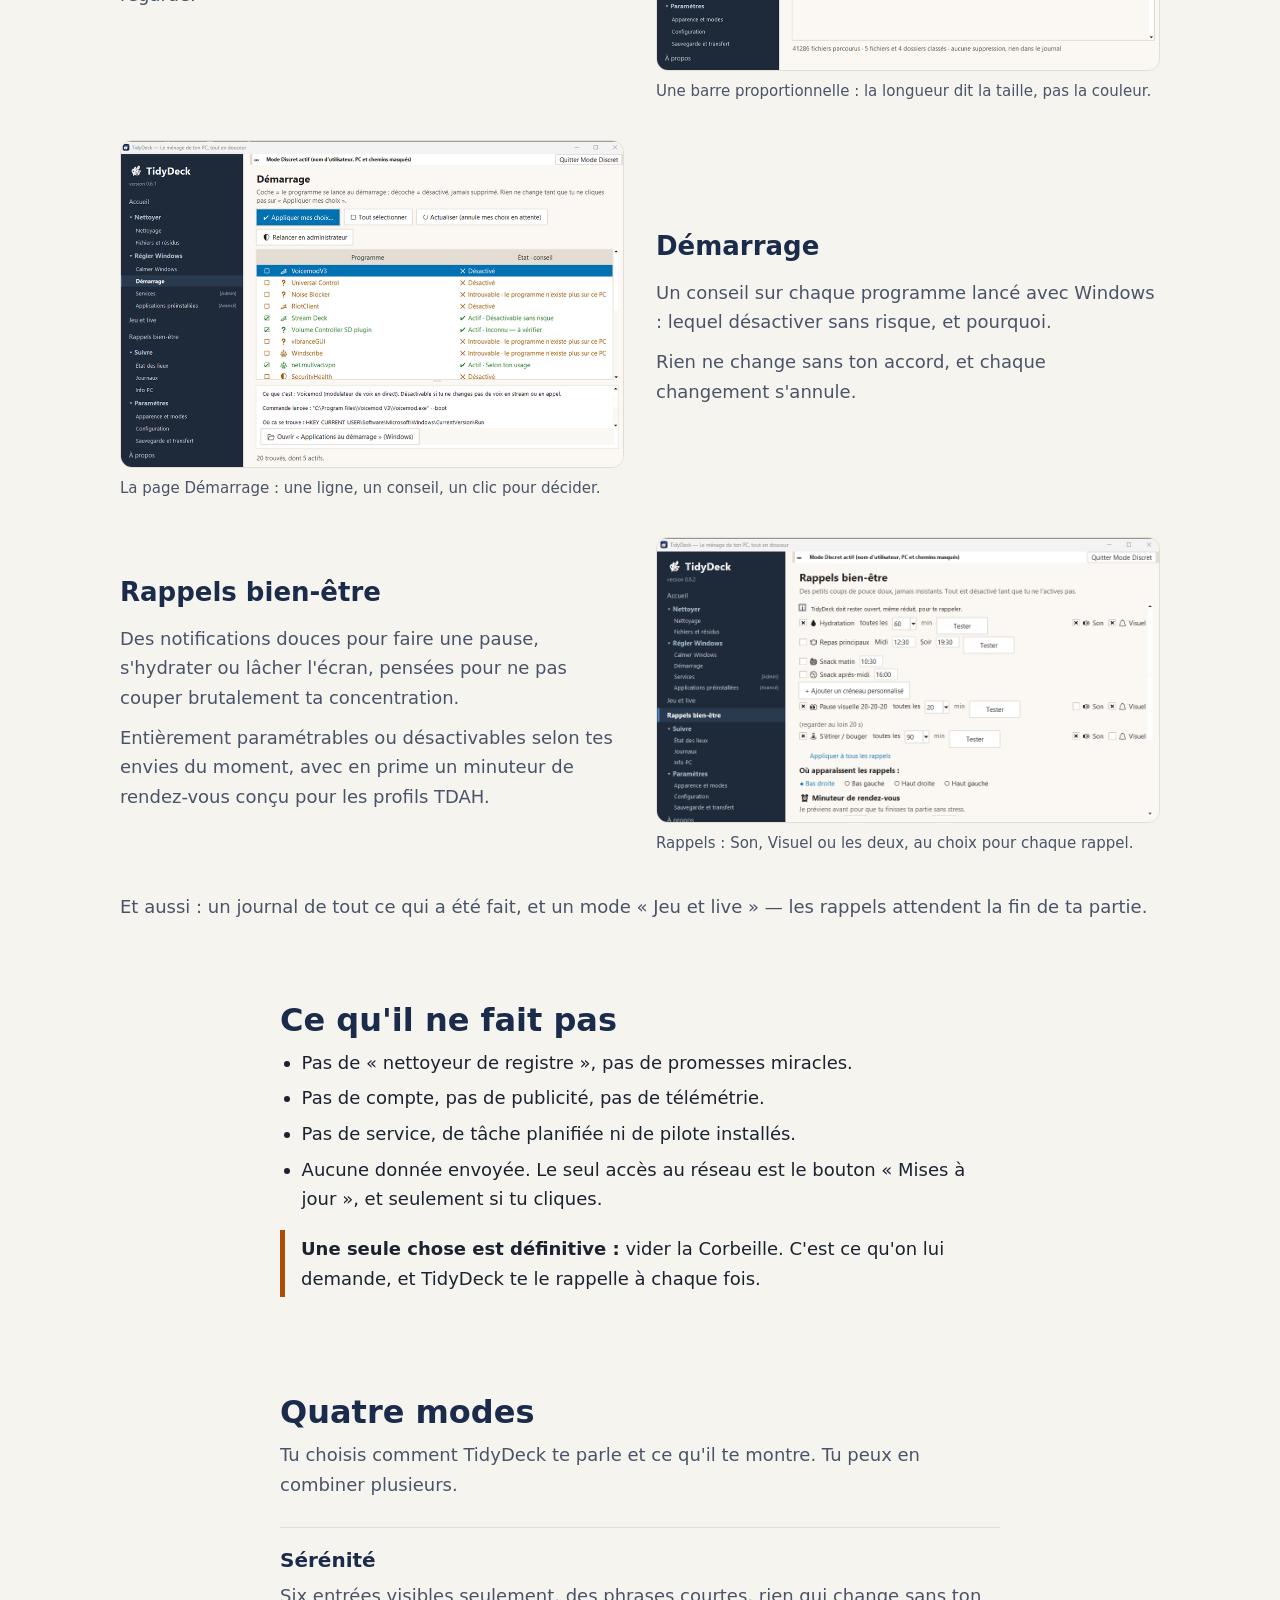
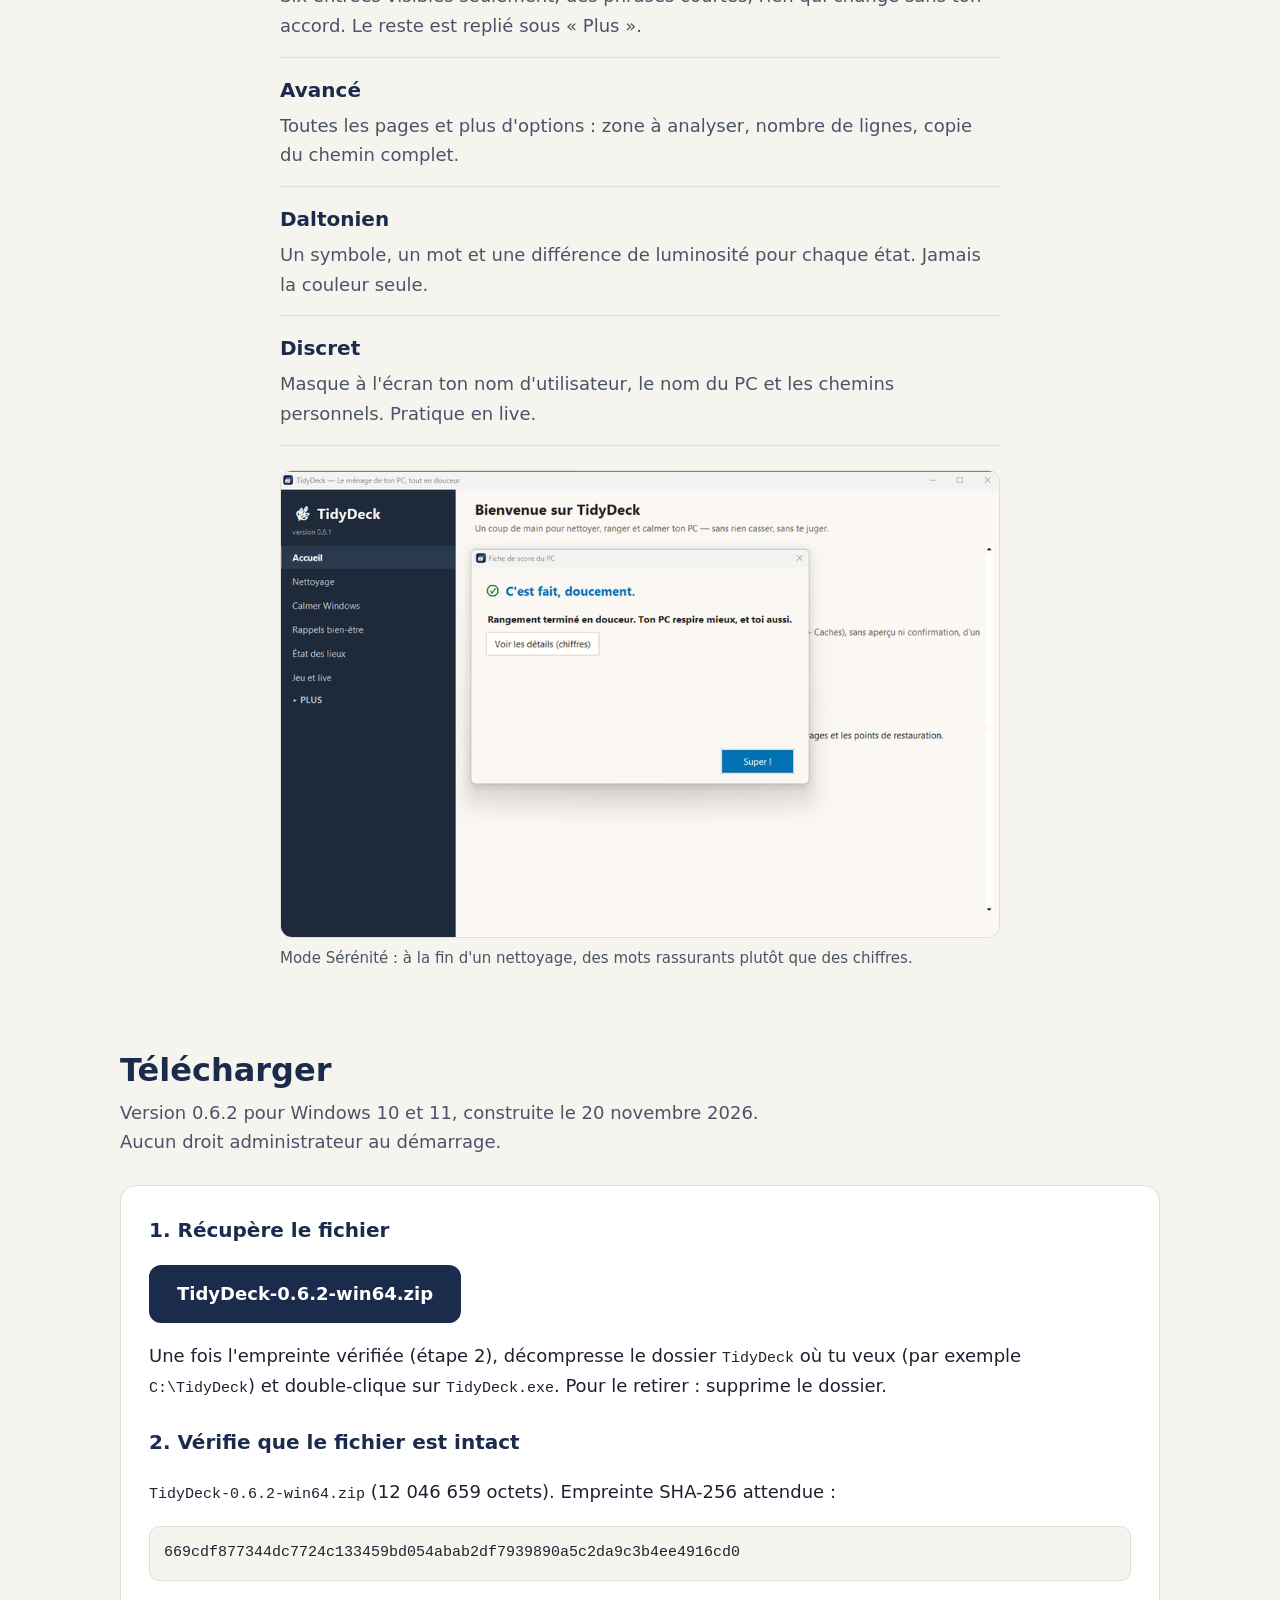
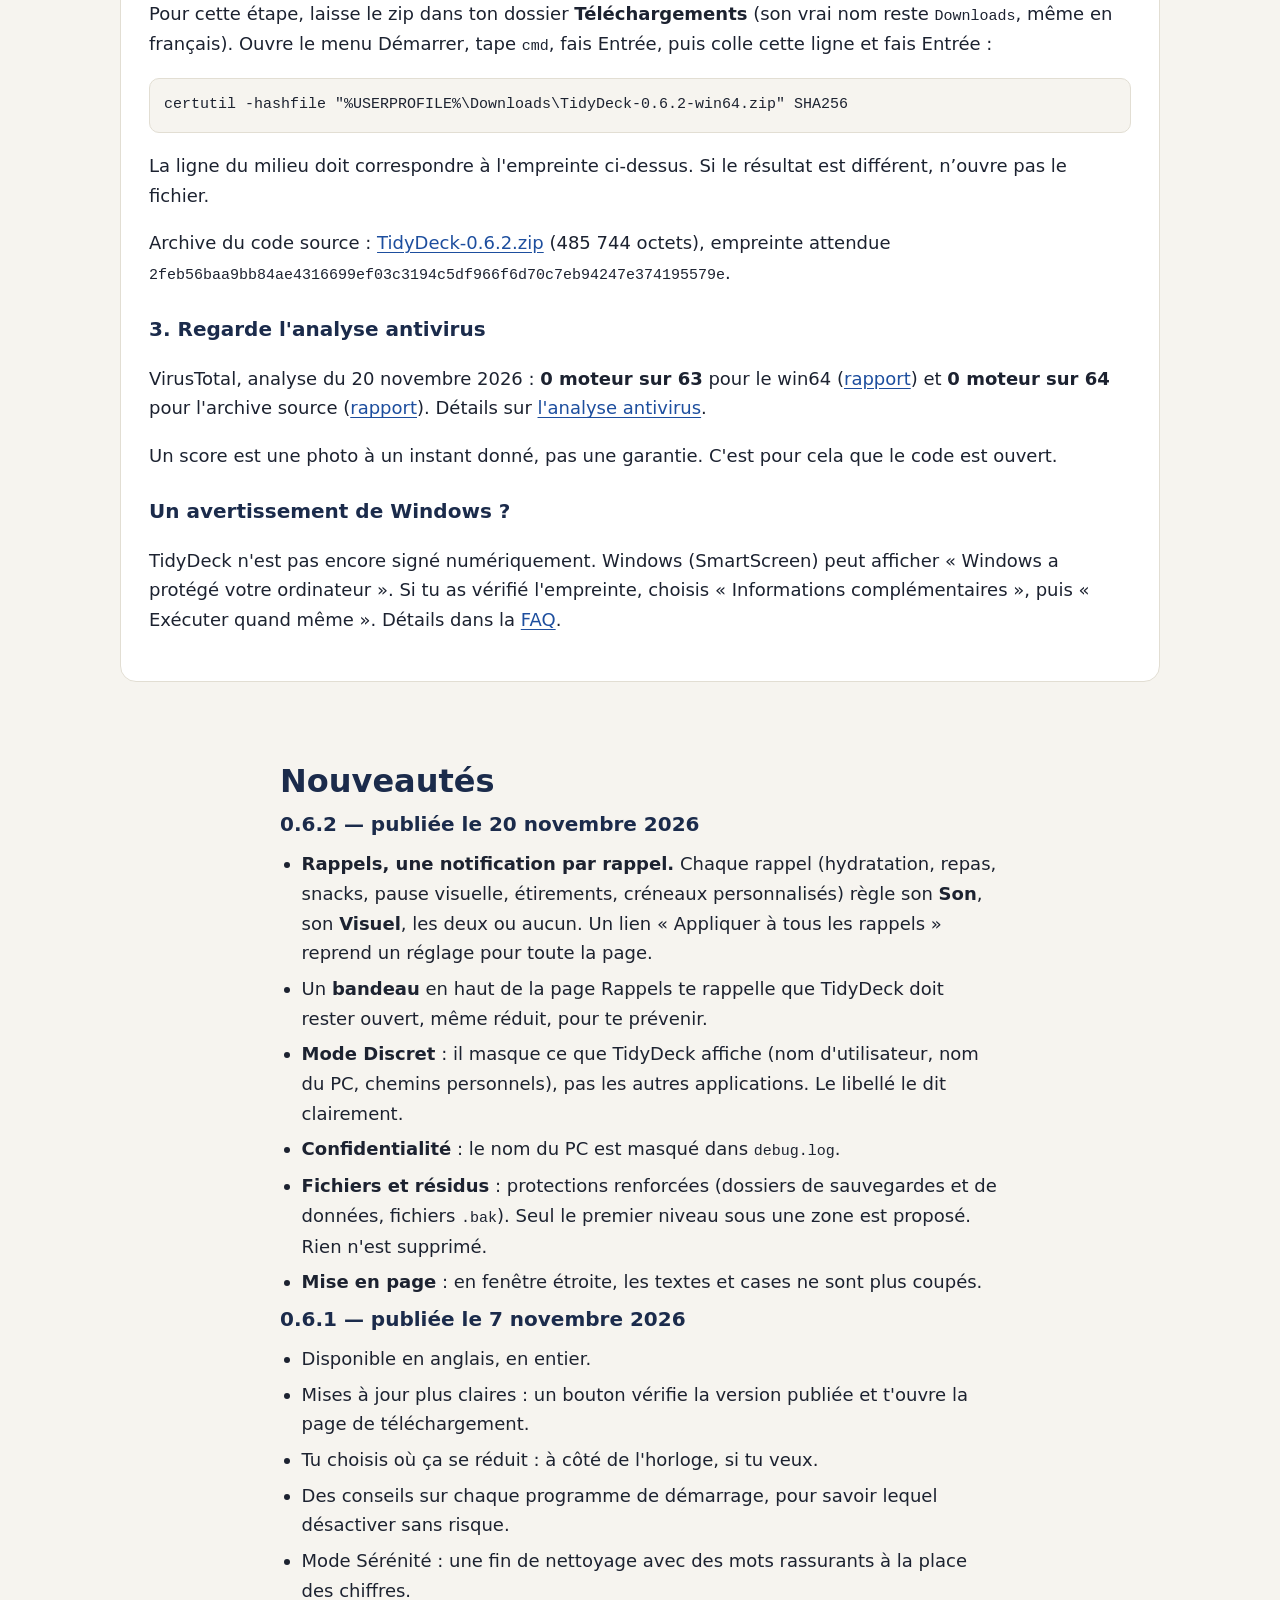
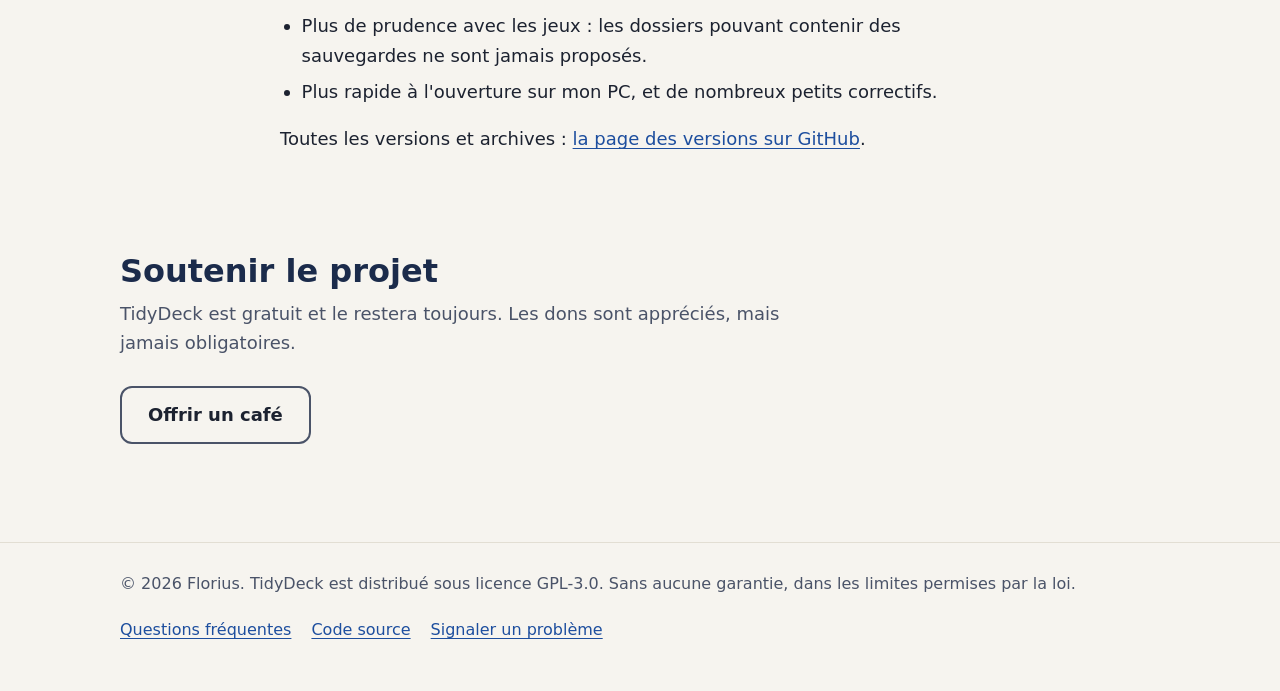
==== commit ed64bc6a: "Captures accueil corrigees (dernier rangement du jour) + nouvelle capture page Rappels Son/Visuel in" ====
--- a/index.html
+++ b/index.html
@@ -163,6 +163,10 @@
         <p>Des notifications douces pour faire une pause, s'hydrater ou lâcher l'écran, pensées pour ne pas couper brutalement ta concentration.</p>
         <p>Entièrement paramétrables ou désactivables selon tes envies du moment, avec en prime un minuteur de rendez-vous conçu pour les profils TDAH.</p>
       </div>
+      <figure class="capture">
+        <a href="assets/captures/rappels.png" title="Agrandir la capture"><img src="assets/captures/rappels.png" alt="La page Rappels de TidyDeck : chaque rappel a ses propres cases Son et Visuel" width="1150" height="650" loading="lazy"></a>
+        <figcaption>Rappels : Son, Visuel ou les deux, au choix pour chaque rappel.</figcaption>
+      </figure>
     </div>
 
     <p class="aussi">Et aussi : un journal de tout ce qui a été fait, et un mode « Jeu et live » — les rappels attendent la fin de ta partie.</p>
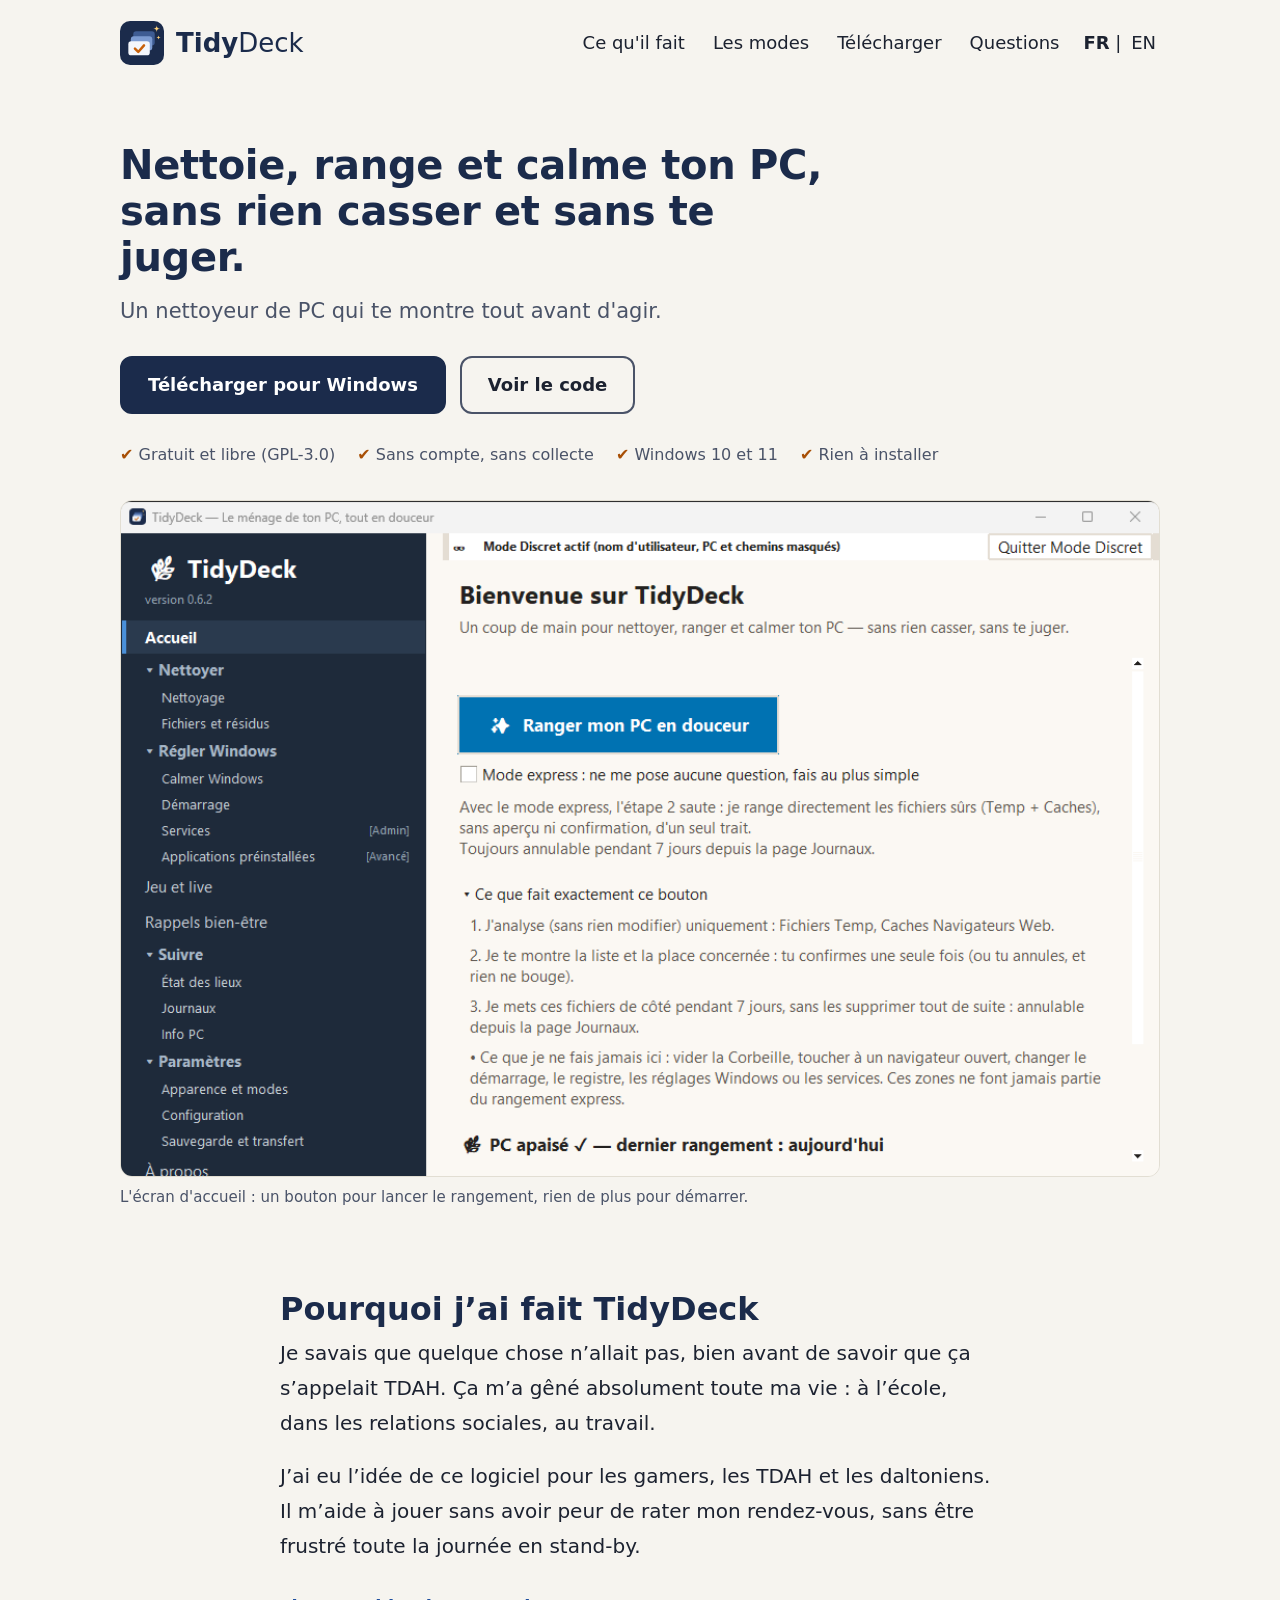
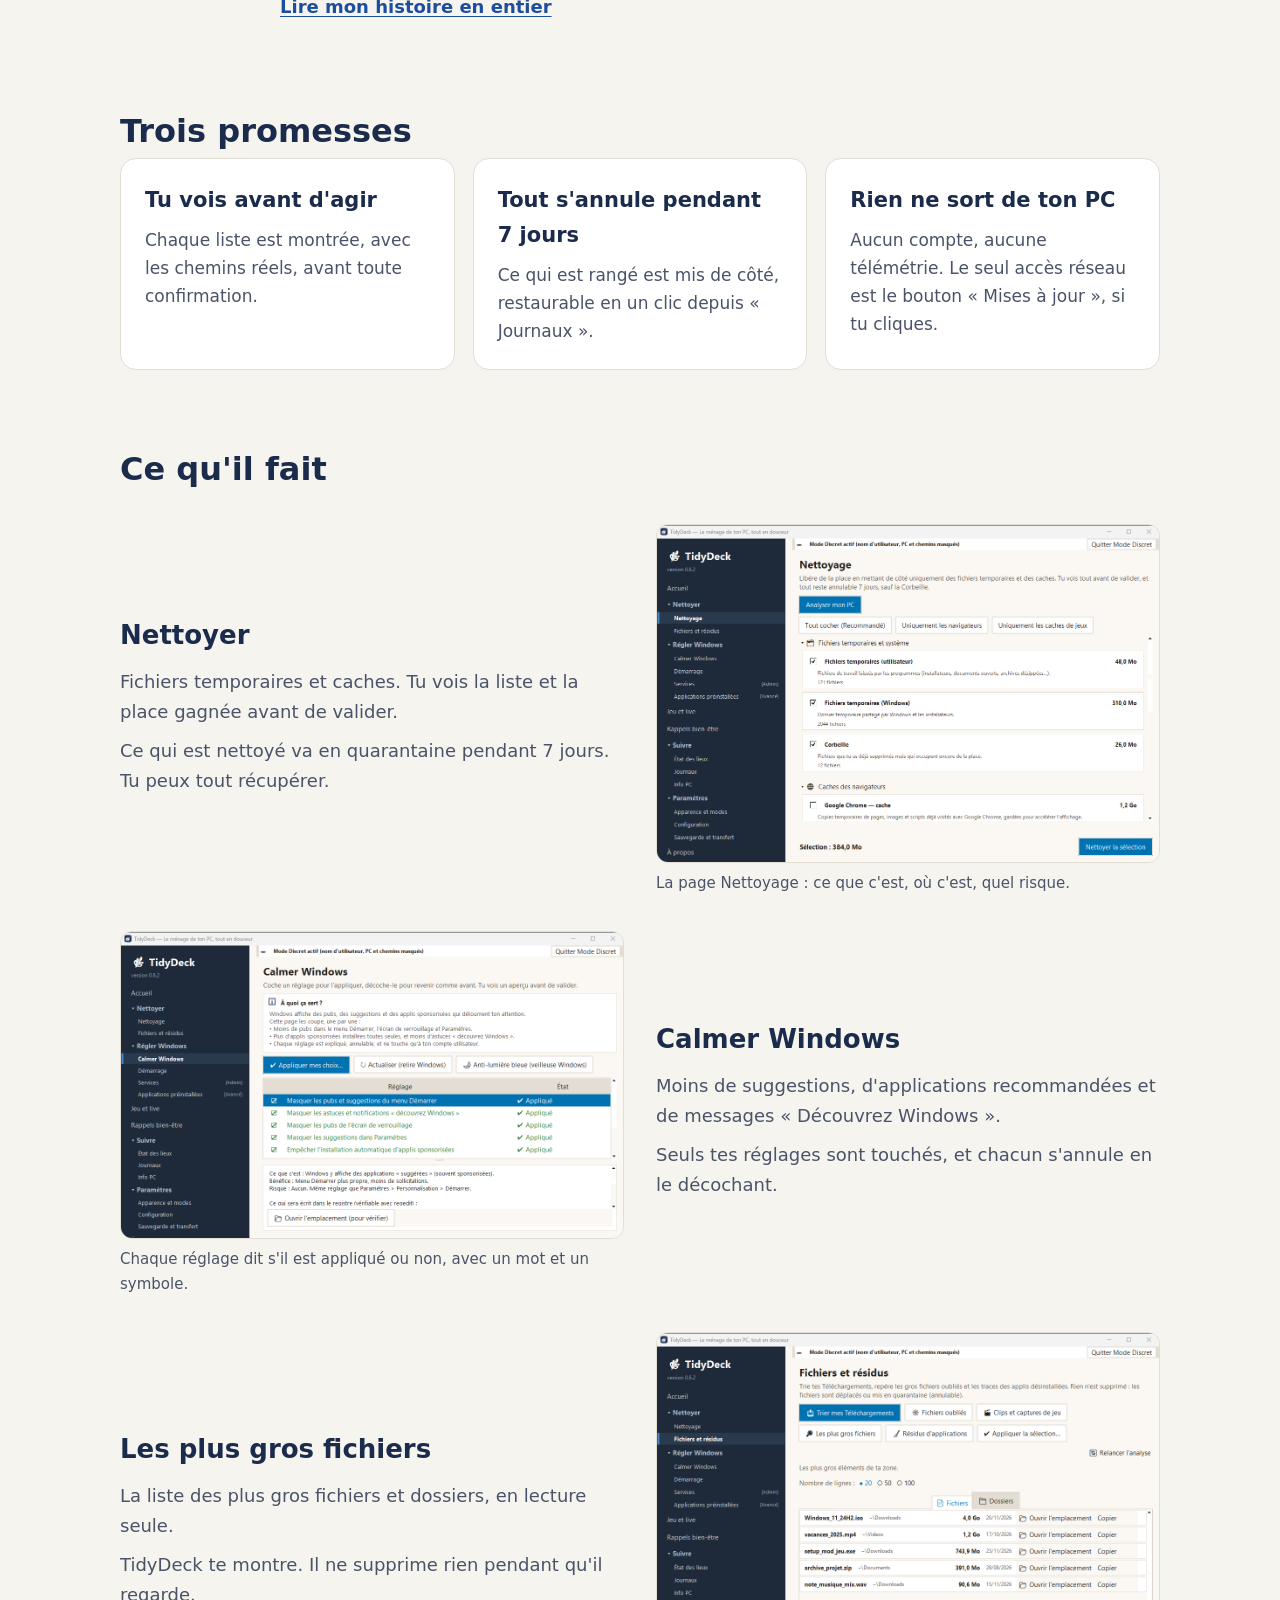
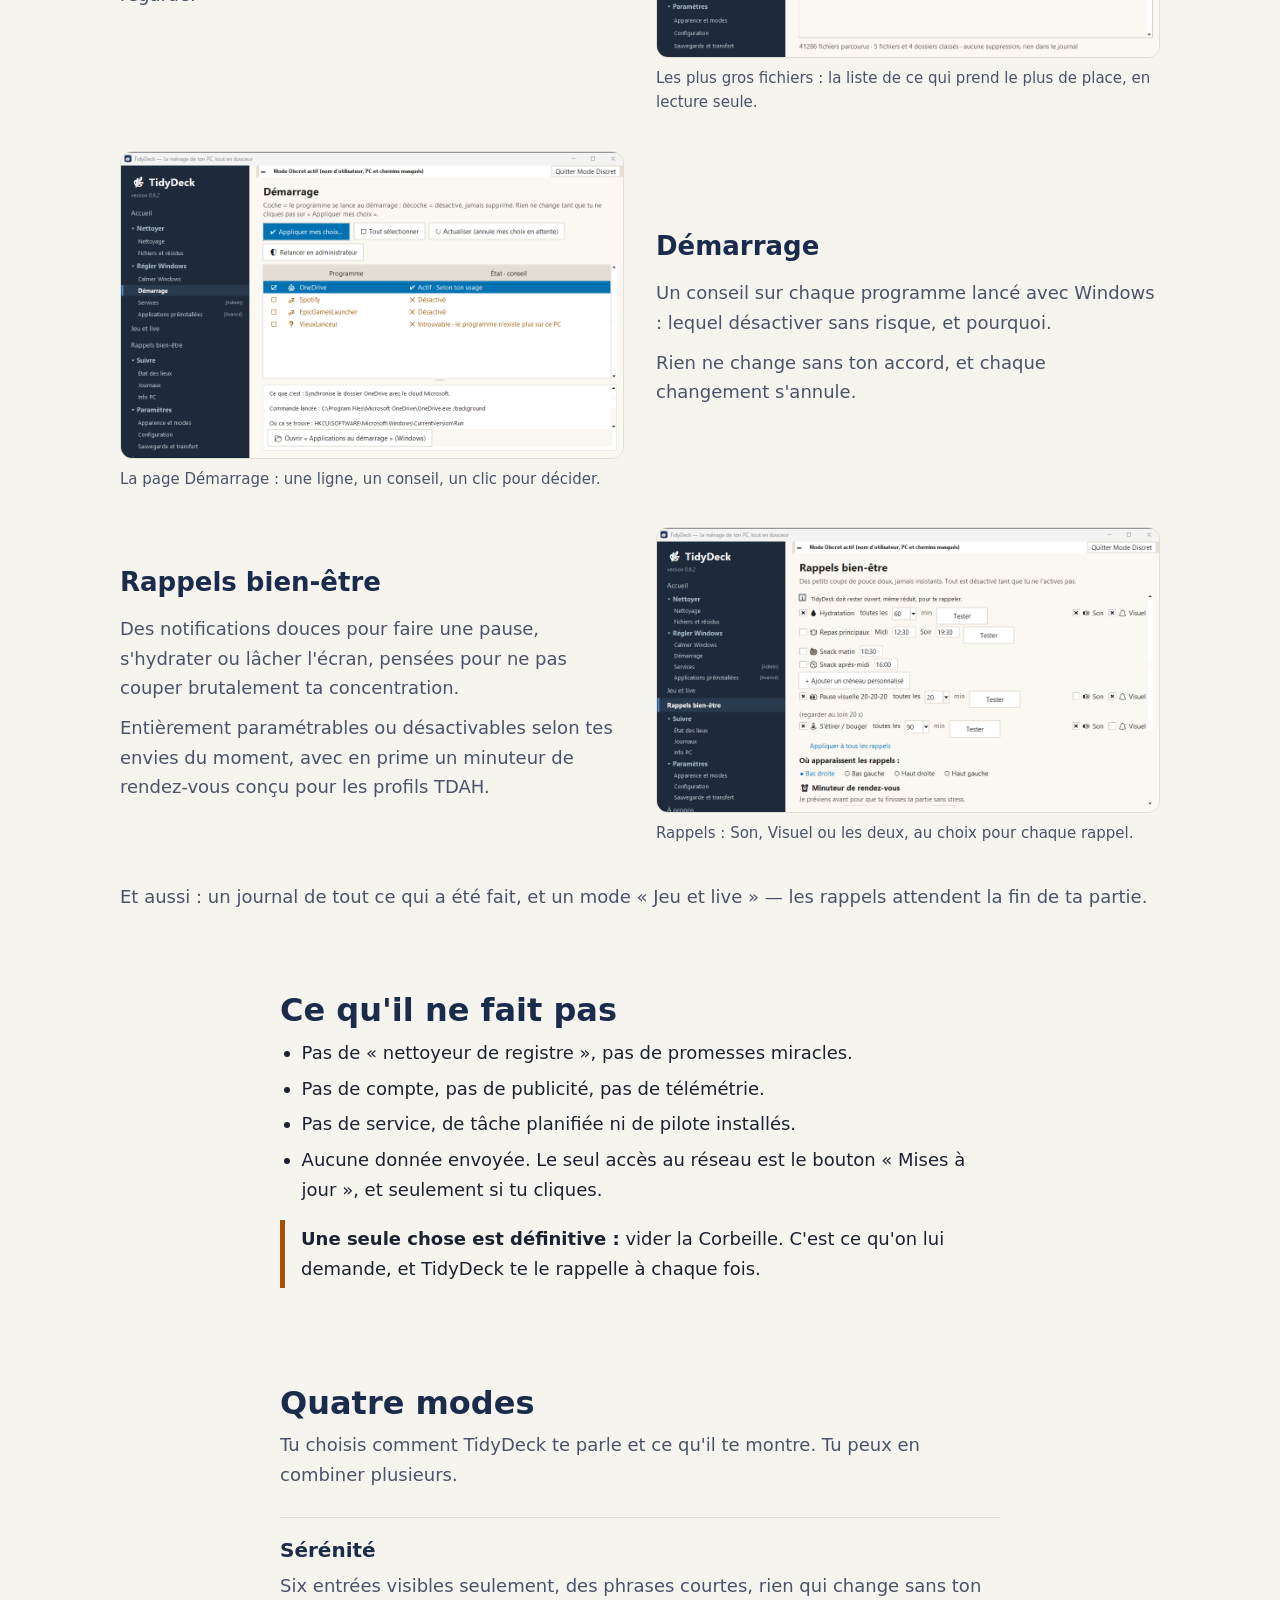
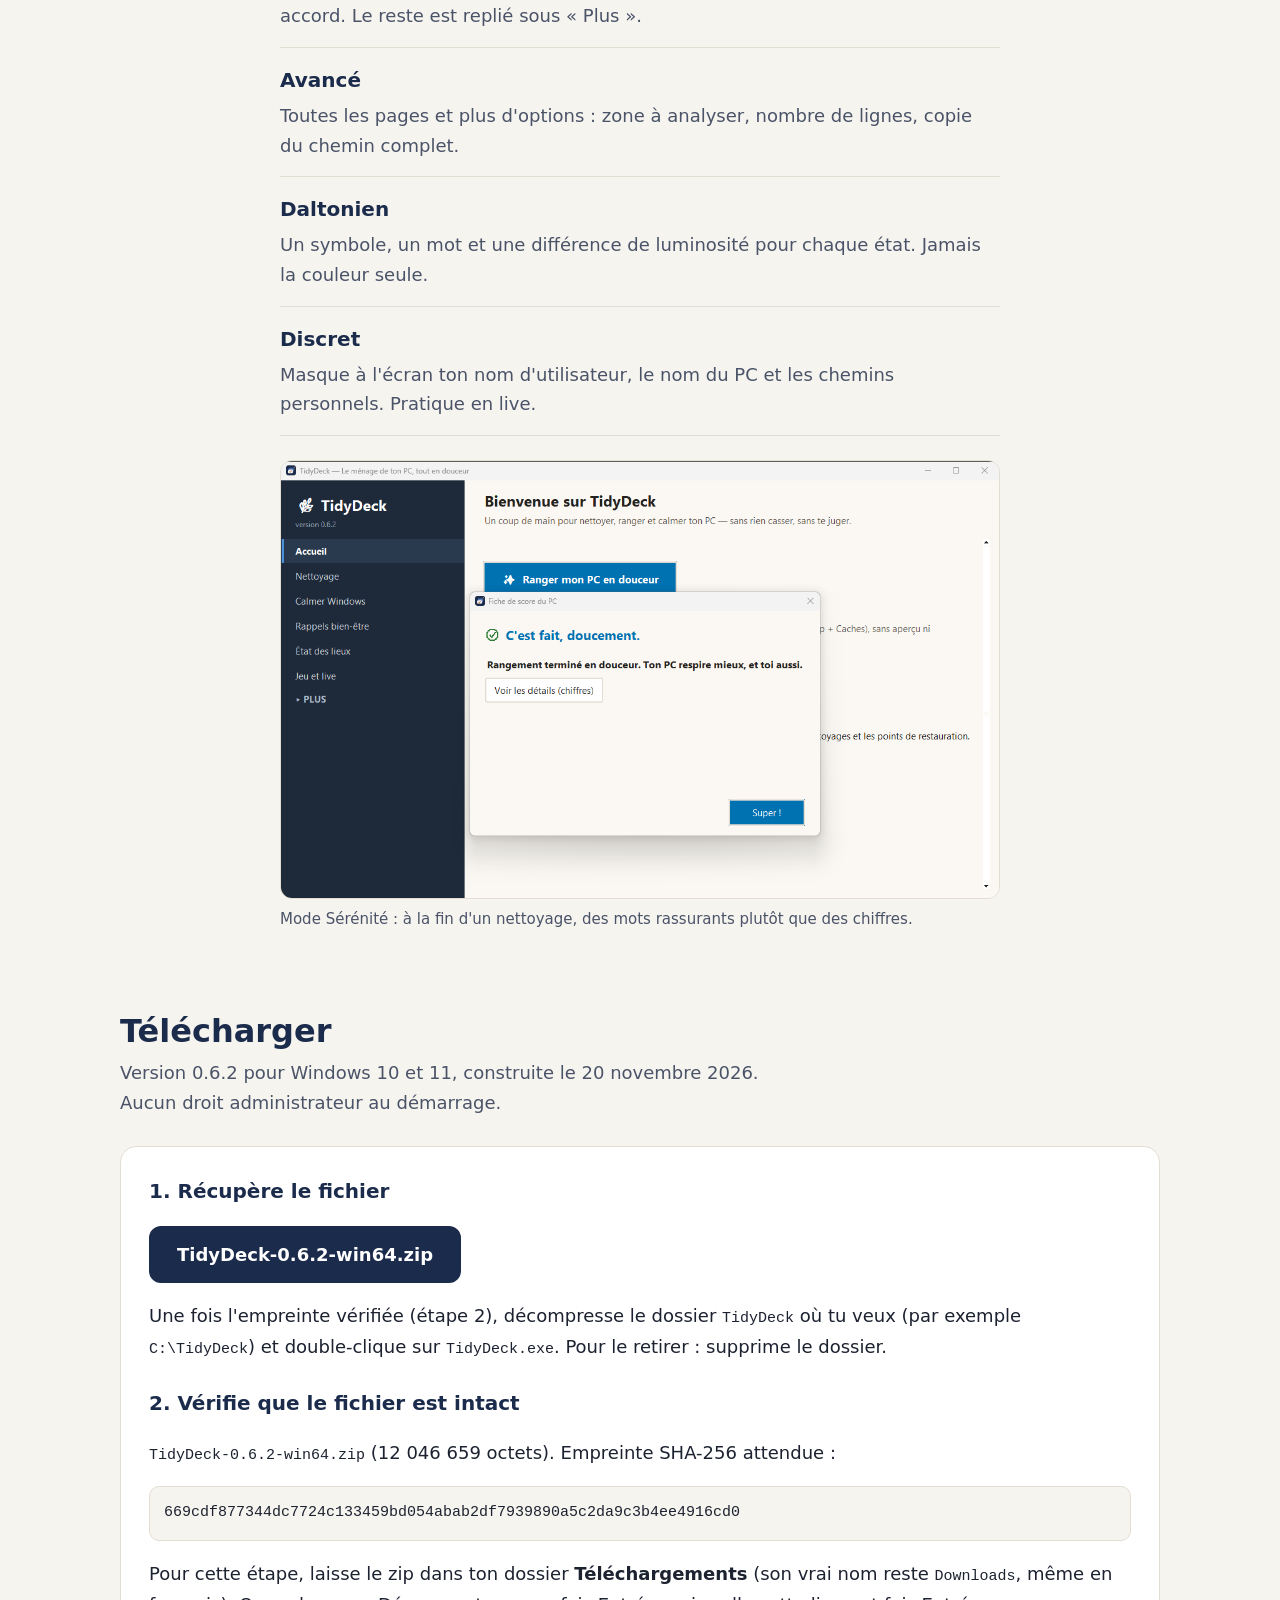
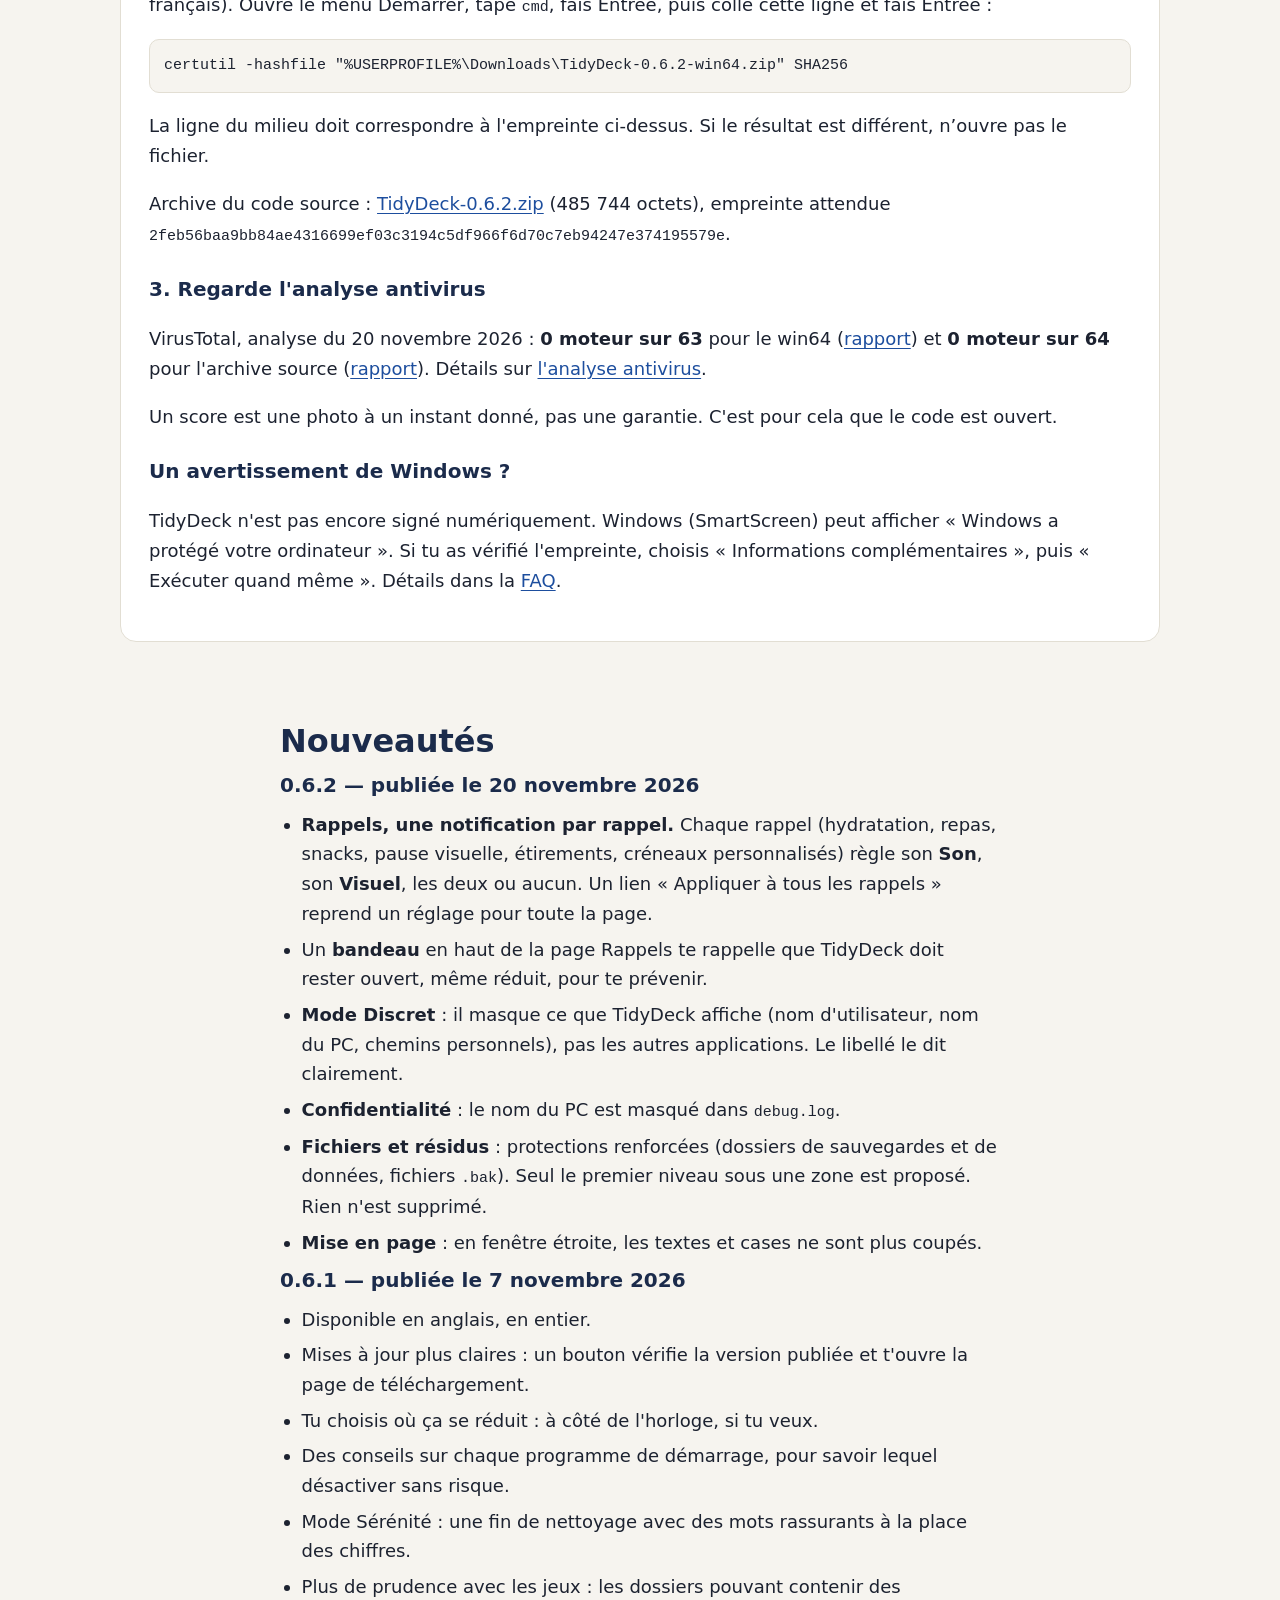
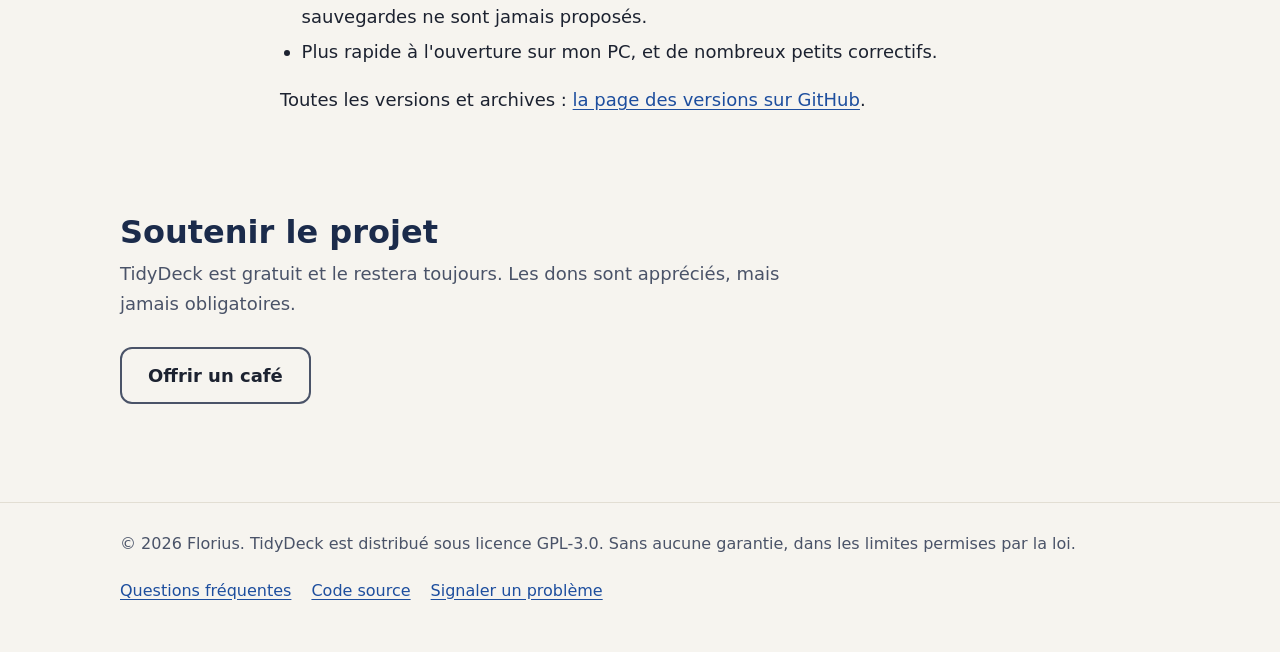
==== commit c08dcd4c: "Captures en version 0.6.2 (FR+EN), démo Démarrage neutre, légende Les plus gros fichiers corrigée, t" ====
--- a/index.html
+++ b/index.html
@@ -116,7 +116,7 @@
         <p>Ce qui est nettoyé va en quarantaine pendant 7 jours. Tu peux tout récupérer.</p>
       </div>
       <figure class="capture">
-        <a href="assets/captures/nettoyage.png" title="Agrandir la capture"><img src="assets/captures/nettoyage.png" alt="La page Nettoyage de TidyDeck" width="1000" height="650" loading="lazy"></a>
+        <a href="assets/captures/nettoyage.png" title="Agrandir la capture"><img src="assets/captures/nettoyage.png" alt="La page Nettoyage de TidyDeck" width="1150" height="771" loading="lazy"></a>
         <figcaption>La page Nettoyage : ce que c'est, où c'est, quel risque.</figcaption>
       </figure>
     </div>
@@ -128,7 +128,7 @@
         <p>Seuls tes réglages sont touchés, et chacun s'annule en le décochant.</p>
       </div>
       <figure class="capture">
-        <a href="assets/captures/calmer-windows.png" title="Agrandir la capture"><img src="assets/captures/calmer-windows.png" alt="La page Calmer Windows" width="1000" height="650" loading="lazy"></a>
+        <a href="assets/captures/calmer-windows.png" title="Agrandir la capture"><img src="assets/captures/calmer-windows.png" alt="La page Calmer Windows" width="1150" height="700" loading="lazy"></a>
         <figcaption>Chaque réglage dit s'il est appliqué ou non, avec un mot et un symbole.</figcaption>
       </figure>
     </div>
@@ -140,8 +140,8 @@
         <p>TidyDeck te montre. Il ne supprime rien pendant qu'il regarde.</p>
       </div>
       <figure class="capture">
-        <a href="assets/captures/gros-fichiers.png" title="Agrandir la capture"><img src="assets/captures/gros-fichiers.png" alt="La page Les plus gros fichiers de TidyDeck" width="1000" height="650" loading="lazy"></a>
-        <figcaption>Une barre proportionnelle : la longueur dit la taille, pas la couleur.</figcaption>
+        <a href="assets/captures/gros-fichiers.png" title="Agrandir la capture"><img src="assets/captures/gros-fichiers.png" alt="La page Les plus gros fichiers de TidyDeck" width="1150" height="740" loading="lazy"></a>
+        <figcaption>Les plus gros fichiers : la liste de ce qui prend le plus de place, en lecture seule.</figcaption>
       </figure>
     </div>
 
@@ -152,7 +152,7 @@
         <p>Rien ne change sans ton accord, et chaque changement s'annule.</p>
       </div>
       <figure class="capture">
-        <a href="assets/captures/demarrage.png" title="Agrandir la capture"><img src="assets/captures/demarrage.png" alt="La page Démarrage de TidyDeck, avec un conseil d'une ligne à côté de chaque programme" width="1000" height="650" loading="lazy"></a>
+        <a href="assets/captures/demarrage.png" title="Agrandir la capture"><img src="assets/captures/demarrage.png" alt="La page Démarrage de TidyDeck, avec un conseil d'une ligne à côté de chaque programme" width="1150" height="700" loading="lazy"></a>
         <figcaption>La page Démarrage : une ligne, un conseil, un clic pour décider.</figcaption>
       </figure>
     </div>
@@ -197,7 +197,7 @@
       <div><dt>Discret</dt><dd>Masque à l'écran ton nom d'utilisateur, le nom du PC et les chemins personnels. Pratique en live.</dd></div>
     </dl>
     <figure class="capture" style="margin-top:24px">
-      <a href="assets/captures/serenite-fin.png" title="Agrandir la capture"><img src="assets/captures/serenite-fin.png" alt="Fin de nettoyage en mode Sérénité : un message rassurant au lieu des chiffres" width="1000" height="650" loading="lazy"></a>
+      <a href="assets/captures/serenite-fin.png" title="Agrandir la capture"><img src="assets/captures/serenite-fin.png" alt="Fin de nettoyage en mode Sérénité : un message rassurant au lieu des chiffres" width="1150" height="700" loading="lazy"></a>
       <figcaption>Mode Sérénité : à la fin d'un nettoyage, des mots rassurants plutôt que des chiffres.</figcaption>
     </figure>
   </div>
